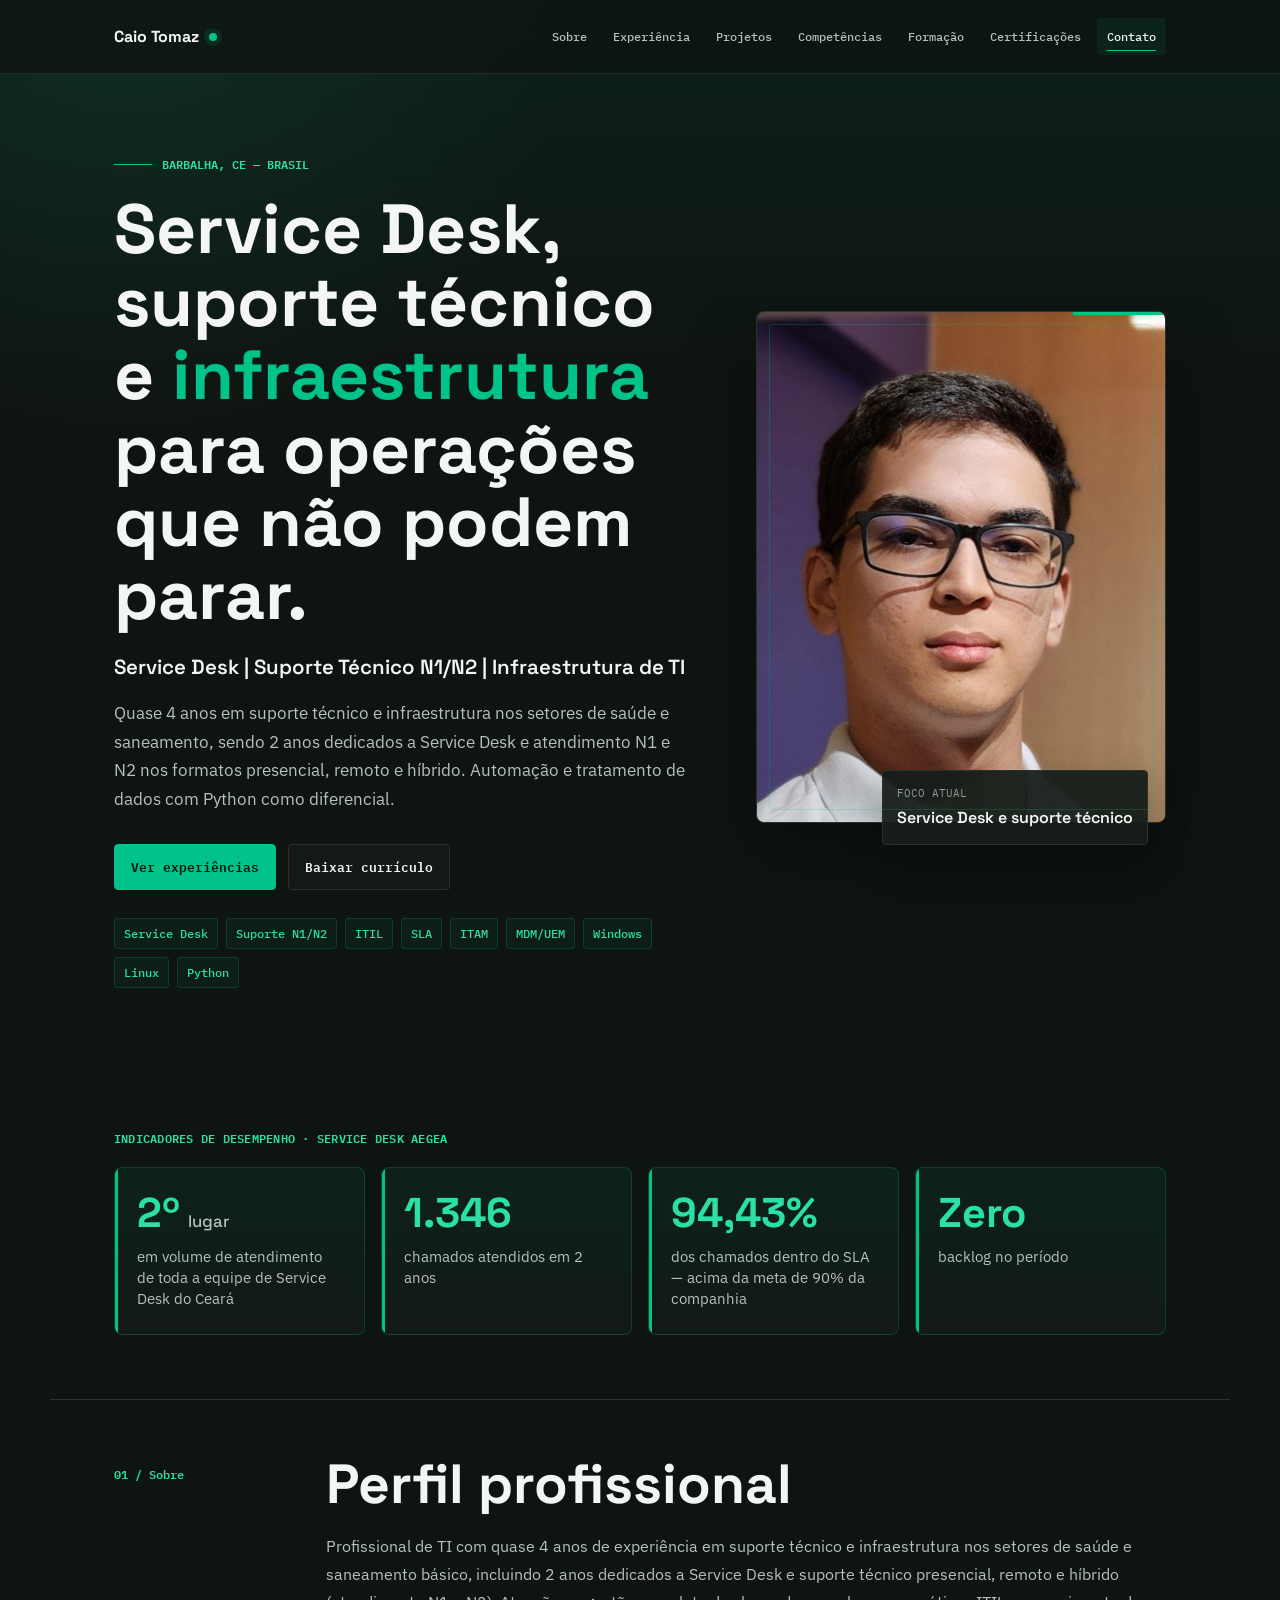
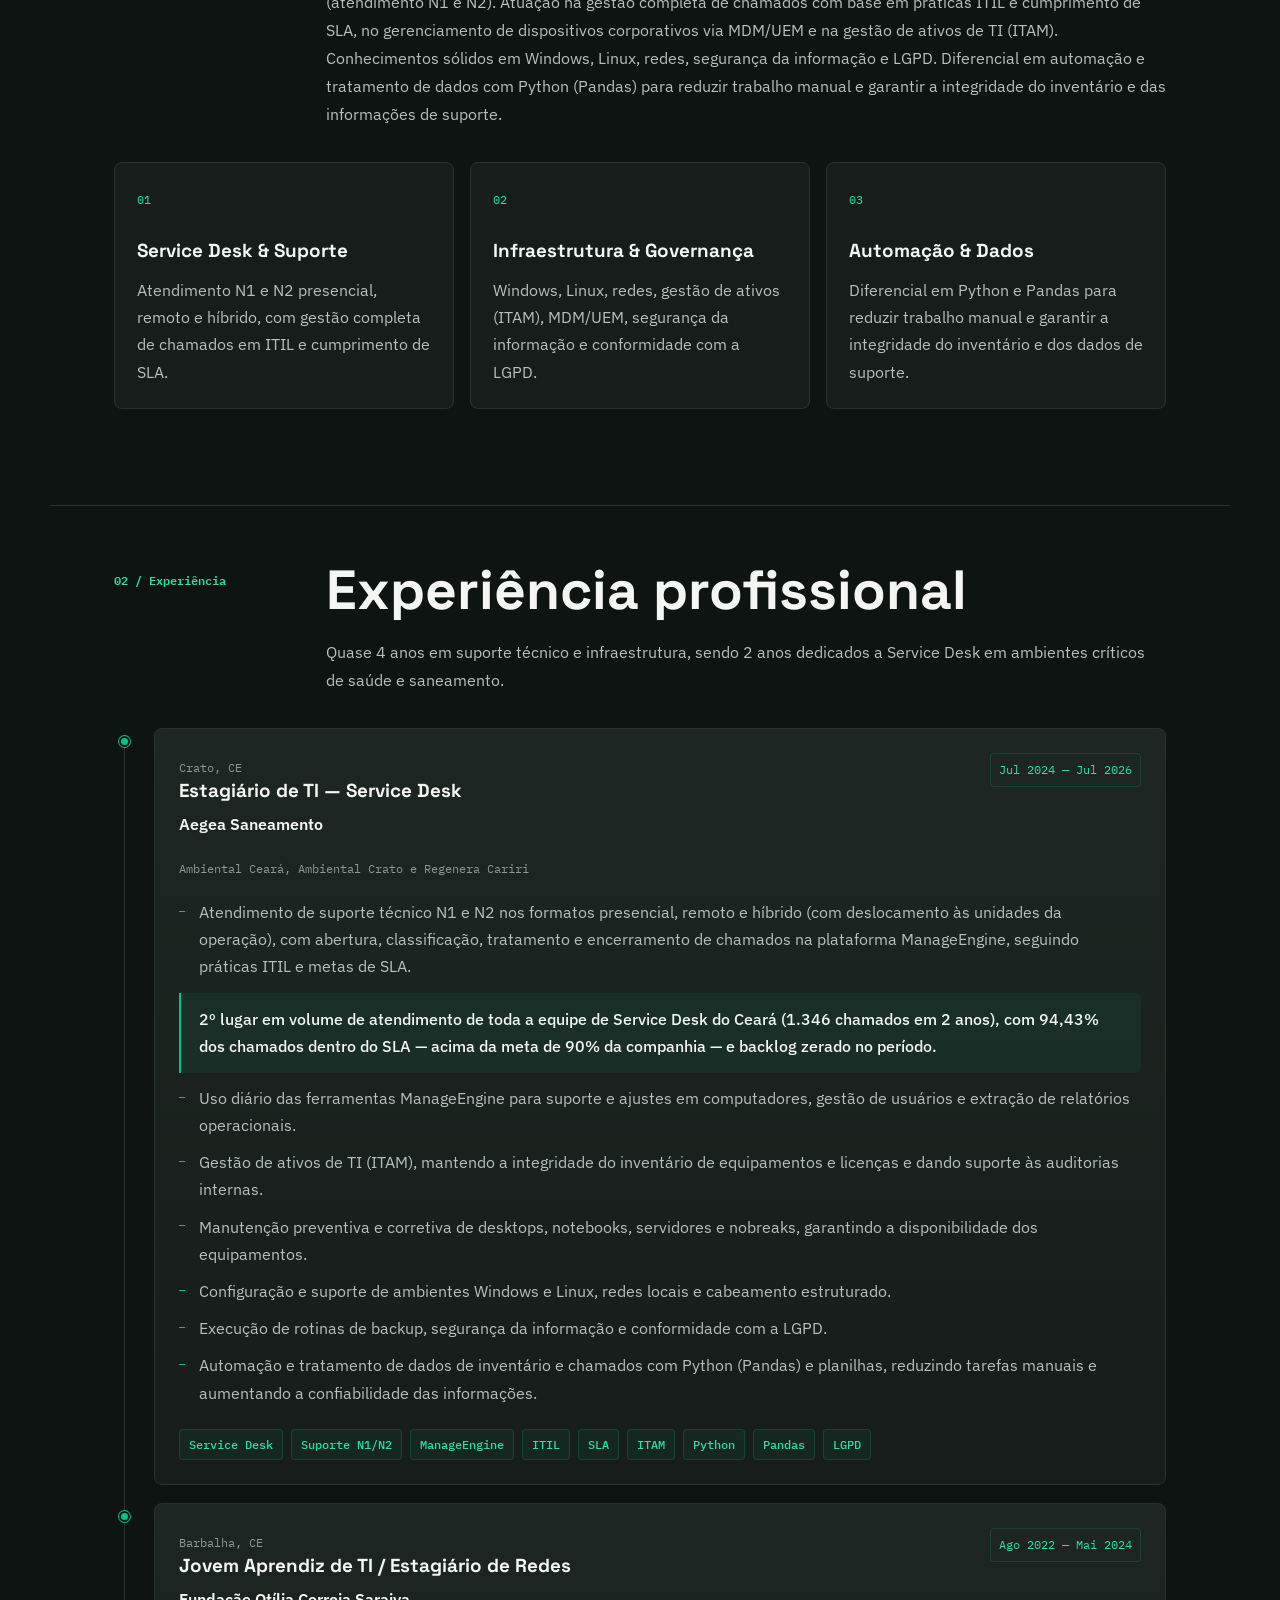
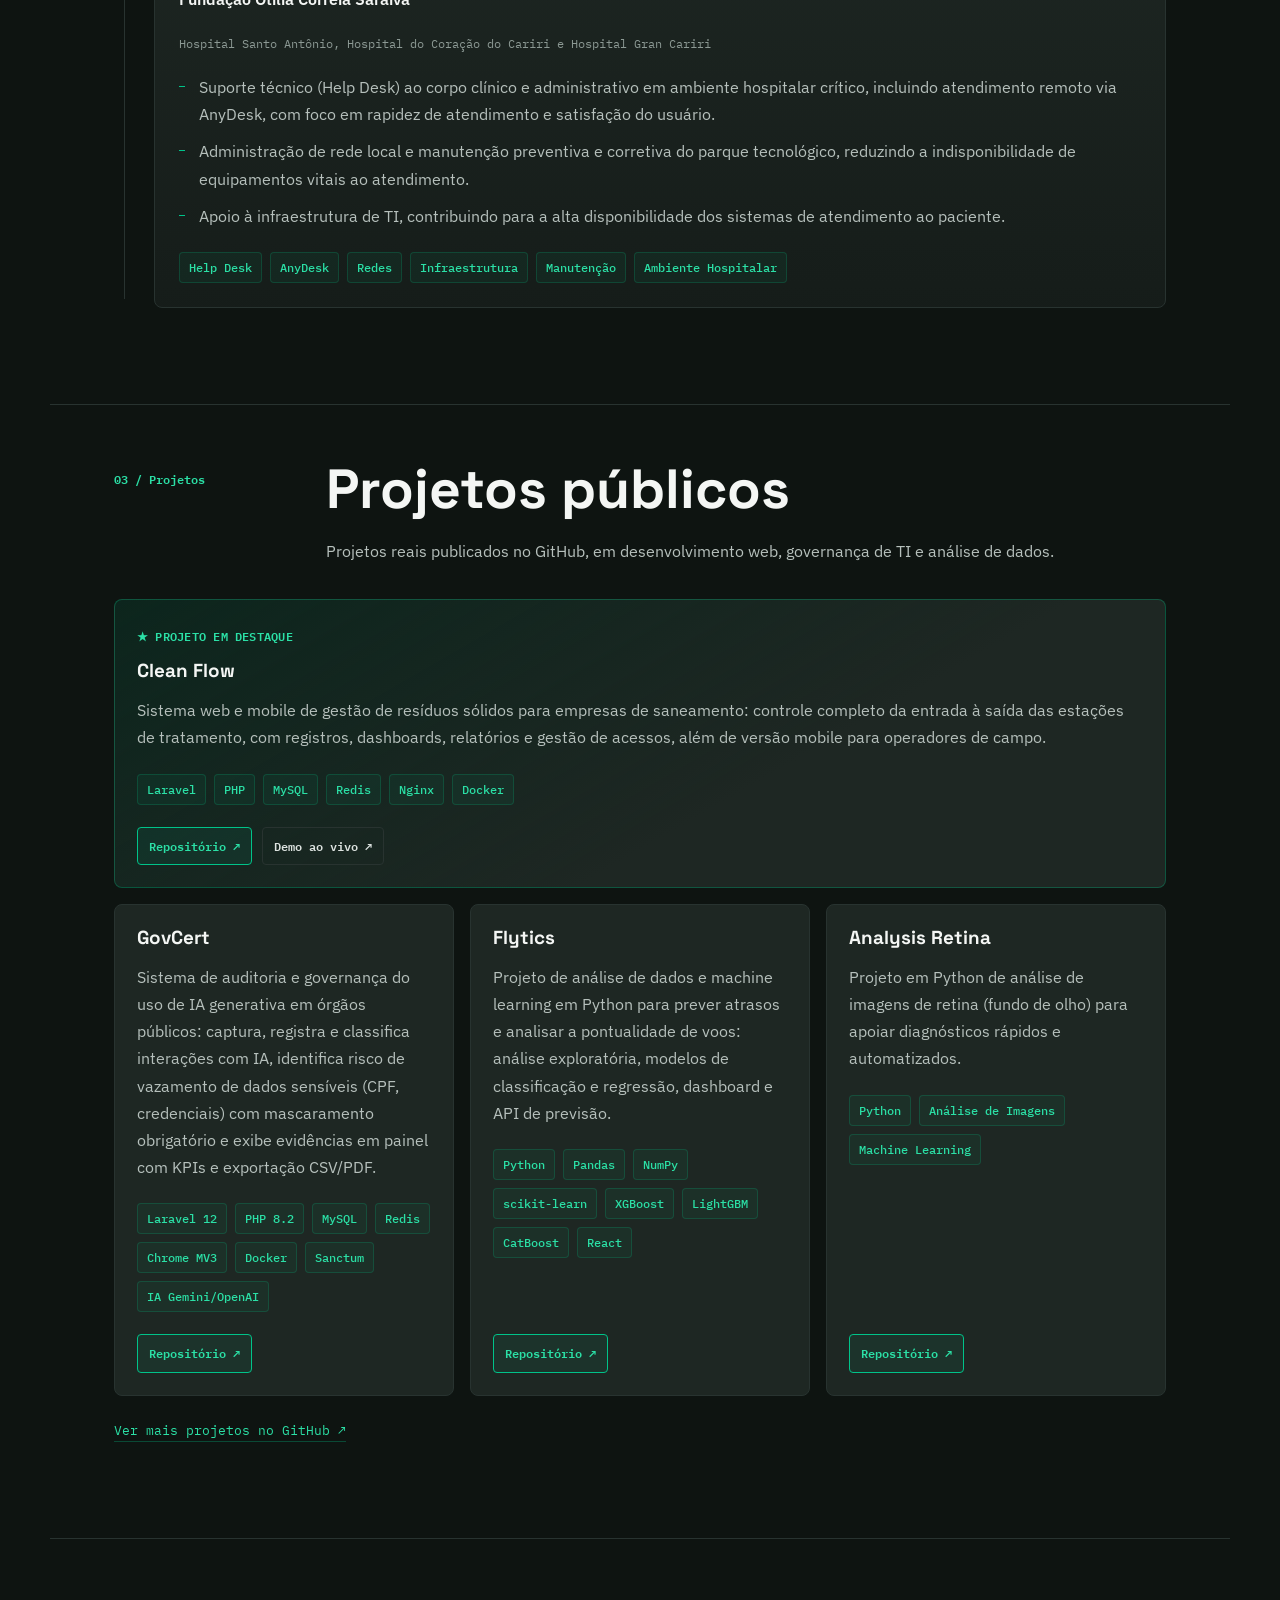
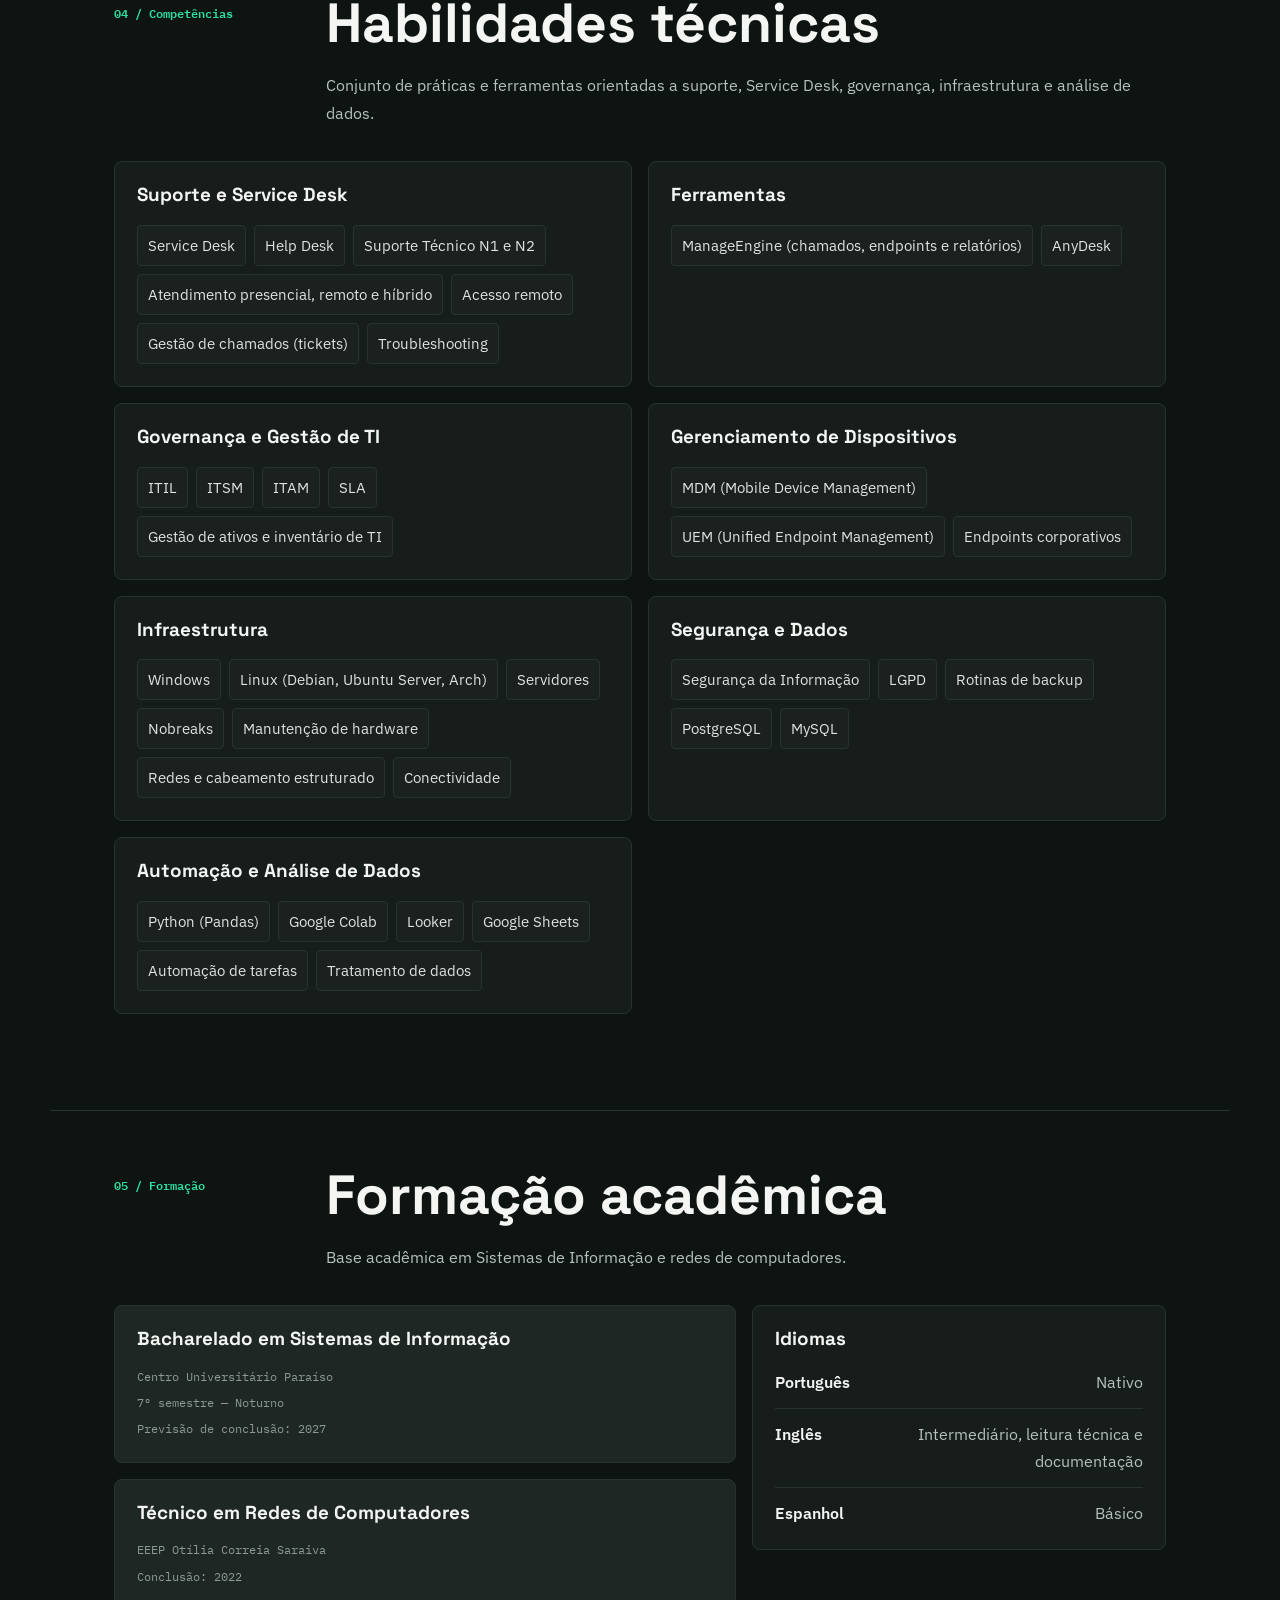
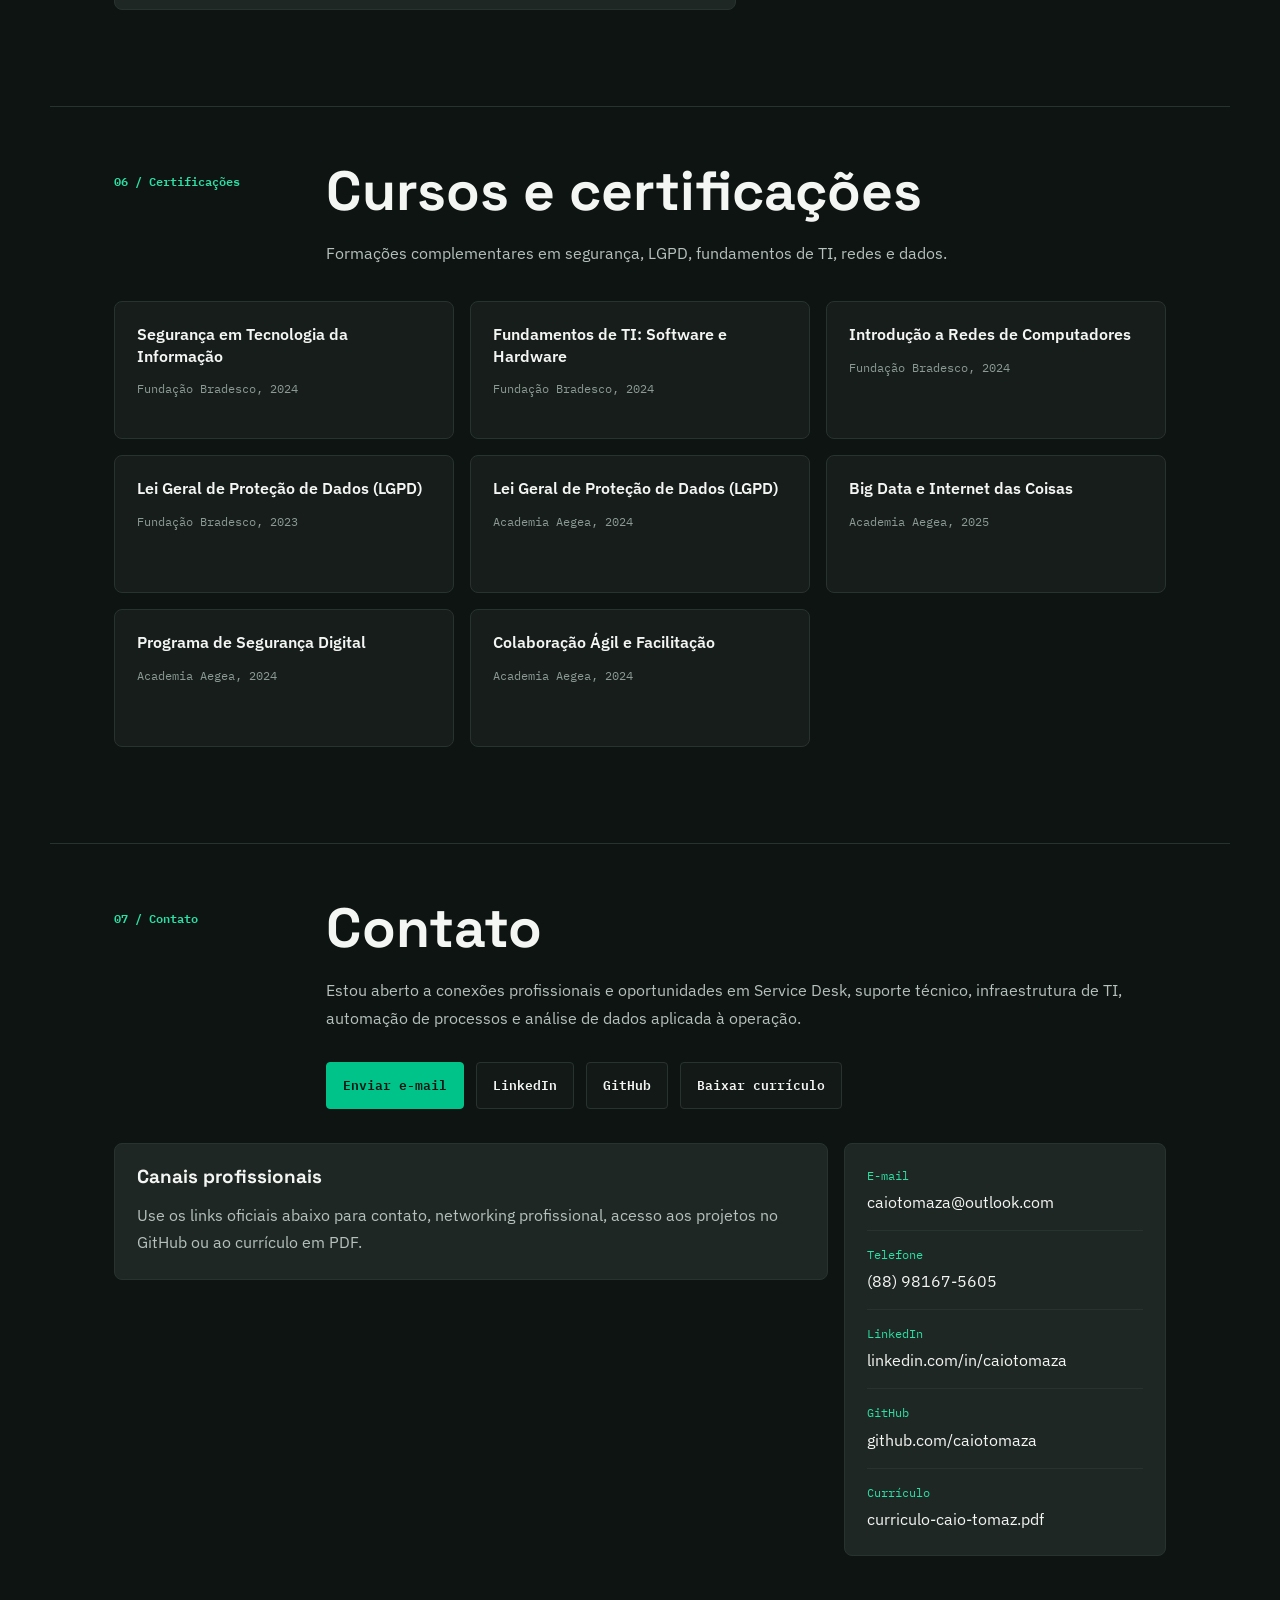
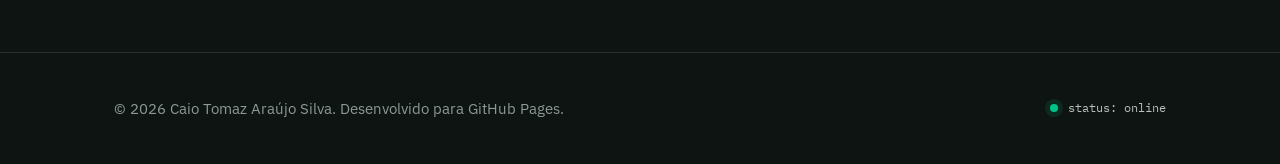
==== index.html @ 6a60f2ad "base do site" ====
<!DOCTYPE html>
<html lang="pt-BR">
  <head>
    <meta charset="UTF-8" />
    <meta name="viewport" content="width=device-width, initial-scale=1.0" />
    <script>
      /* Marca que o JS está ativo (evita flash) e arma um fallback: se o
         script.js não rodar, o conteúdo é revelado mesmo assim. */
      (function () {
        var d = document.documentElement;
        d.classList.add("js");
        window.__revealFallbackTimer = window.setTimeout(function () {
          d.classList.add("reveal-fallback");
        }, 1500);
      })();
    </script>
    <title>Caio Tomaz | Service Desk, Suporte Técnico &amp; Infraestrutura de TI</title>
    <meta
      name="description"
      content="Portfólio de Caio Tomaz Araújo Silva — Service Desk e suporte técnico N1/N2, infraestrutura de TI, ITIL, ITAM, MDM e UEM, com automação e análise de dados em Python como diferencial."
    />
    <meta property="og:title" content="Caio Tomaz | Service Desk, Suporte Técnico &amp; Infraestrutura de TI" />
    <meta
      property="og:description"
      content="Portfólio de Caio Tomaz Araújo Silva — Service Desk e suporte técnico N1/N2, infraestrutura de TI, ITIL, ITAM, MDM e UEM, com automação e análise de dados em Python como diferencial."
    />
    <meta property="og:type" content="website" />
    <meta property="og:image" content="./assets/perfil.jpg" />
    <meta name="author" content="Caio Tomaz Araújo Silva" />
    <link rel="me" href="https://github.com/caiotomaza" />
    <link rel="me" href="https://linkedin.com/in/caiotomaza" />
    <link rel="preconnect" href="https://fonts.googleapis.com" />
    <link rel="preconnect" href="https://fonts.gstatic.com" crossorigin />
    <link
      href="https://fonts.googleapis.com/css2?family=Space+Grotesk:wght@400;500;600;700&amp;family=IBM+Plex+Sans:wght@300;400;500;600;700&amp;family=IBM+Plex+Mono:wght@400;500;600&amp;display=swap"
      rel="stylesheet"
    />
    <link rel="stylesheet" href="./styles.css" />
  </head>
  <body>
    <header class="site-header">
      <div class="header-inner">
        <a class="brand" href="#inicio" aria-label="Ir para o início">
          <span>Caio Tomaz</span>
          <span class="mark-dot" aria-hidden="true"></span>
        </a>

        <button
          class="menu-toggle"
          type="button"
          aria-label="Abrir menu de navegação"
          aria-controls="site-nav"
          aria-expanded="false"
          data-menu-toggle
        >
          <span class="menu-lines" aria-hidden="true"></span>
        </button>

        <nav class="nav" id="site-nav" aria-label="Navegação principal" data-nav>
          <a class="nav-link is-active" href="#sobre">Sobre</a>
          <a class="nav-link" href="#experiencia">Experiência</a>
          <a class="nav-link" href="#projetos">Projetos</a>
          <a class="nav-link" href="#competencias">Competências</a>
          <a class="nav-link" href="#formacao">Formação</a>
          <a class="nav-link" href="#certificacoes">Certificações</a>
          <a class="nav-link" href="#contato">Contato</a>
        </nav>
      </div>
    </header>

    <main id="inicio">
      <section class="container hero" aria-label="Apresentação">
        <div class="hero-content" data-stagger>
          <p class="eyebrow">Barbalha, CE — Brasil</p>
          <h1>Service Desk, suporte técnico e <span class="accent">infraestrutura</span> para operações que não podem parar.</h1>
          <p class="hero-subtitle">Service Desk | Suporte Técnico N1/N2 | Infraestrutura de TI</p>
          <p class="hero-description">
            Quase 4 anos em suporte técnico e infraestrutura nos setores de saúde e saneamento, sendo 2 anos dedicados a
            Service Desk e atendimento N1 e N2 nos formatos presencial, remoto e híbrido. Automação e tratamento de dados
            com Python como diferencial.
          </p>

          <div class="hero-actions" aria-label="Ações principais">
            <a class="button button-primary" href="#experiencia">Ver experiências</a>
            <a class="button button-secondary" href="./assets/curriculo-caio-tomaz.pdf" download>Baixar currículo</a>
          </div>

          <ul class="tag-list" aria-label="Competências em destaque">
            <li class="tag">Service Desk</li>
            <li class="tag">Suporte N1/N2</li>
            <li class="tag">ITIL</li>
            <li class="tag">SLA</li>
            <li class="tag">ITAM</li>
            <li class="tag">MDM/UEM</li>
            <li class="tag">Windows</li>
            <li class="tag">Linux</li>
            <li class="tag">Python</li>
          </ul>
        </div>

        <div class="hero-media" data-animate>
          <div class="photo-frame">
            <img
              class="profile-image"
              src="./assets/perfil.jpg"
              alt="Foto de perfil de Caio Tomaz Araújo Silva"
              width="820"
              height="1025"
              onerror="this.classList.add('is-missing'); this.setAttribute('aria-hidden', 'true')"
              data-profile-image
            />
            <div class="photo-fallback" aria-hidden="true">
              <div>
                <span class="photo-initials">CT</span>
                <p>Caio Tomaz Araújo Silva</p>
              </div>
            </div>
          </div>
          <div class="media-badge" aria-label="Área de atuação">
            <span class="stat-label">Foco atual</span>
            <span class="stat-value">Service Desk e suporte técnico</span>
          </div>
        </div>
      </section>

      <section class="container stats-band" aria-label="Indicadores de desempenho em Service Desk">
        <p class="stats-kicker" data-animate>Indicadores de desempenho · Service Desk Aegea</p>
        <ul class="stats-grid" data-stagger>
          <li class="stat-block">
            <span class="stat-figure">2º<span class="stat-unit">lugar</span></span>
            <span class="stat-caption">em volume de atendimento de toda a equipe de Service Desk do Ceará</span>
          </li>
          <li class="stat-block">
            <span class="stat-figure">1.346</span>
            <span class="stat-caption">chamados atendidos em 2 anos</span>
          </li>
          <li class="stat-block">
            <span class="stat-figure">94,43%</span>
            <span class="stat-caption">dos chamados dentro do SLA — acima da meta de 90% da companhia</span>
          </li>
          <li class="stat-block">
            <span class="stat-figure">Zero</span>
            <span class="stat-caption">backlog no período</span>
          </li>
        </ul>
      </section>

      <section class="container section" id="sobre">
        <div class="section-header" data-animate>
          <span class="section-kicker">01 / Sobre</span>
          <div>
            <h2 class="section-title">Perfil profissional</h2>
            <p class="section-lead">
              Profissional de TI com quase 4 anos de experiência em suporte técnico e infraestrutura nos setores de saúde
              e saneamento básico, incluindo 2 anos dedicados a Service Desk e suporte técnico presencial, remoto e
              híbrido (atendimento N1 e N2). Atuação na gestão completa de chamados com base em práticas ITIL e
              cumprimento de SLA, no gerenciamento de dispositivos corporativos via MDM/UEM e na gestão de ativos de TI
              (ITAM). Conhecimentos sólidos em Windows, Linux, redes, segurança da informação e LGPD. Diferencial em
              automação e tratamento de dados com Python (Pandas) para reduzir trabalho manual e garantir a integridade do
              inventário e das informações de suporte.
            </p>
          </div>
        </div>

        <div class="about-grid">
          <article class="card about-card">
            <span class="card-number">01</span>
            <h3>Service Desk &amp; Suporte</h3>
            <p>Atendimento N1 e N2 presencial, remoto e híbrido, com gestão completa de chamados em ITIL e cumprimento de SLA.</p>
          </article>

          <article class="card about-card">
            <span class="card-number">02</span>
            <h3>Infraestrutura &amp; Governança</h3>
            <p>Windows, Linux, redes, gestão de ativos (ITAM), MDM/UEM, segurança da informação e conformidade com a LGPD.</p>
          </article>

          <article class="card about-card">
            <span class="card-number">03</span>
            <h3>Automação &amp; Dados</h3>
            <p>Diferencial em Python e Pandas para reduzir trabalho manual e garantir a integridade do inventário e dos dados de suporte.</p>
          </article>
        </div>
      </section>

      <section class="container section" id="experiencia">
        <div class="section-header" data-animate>
          <span class="section-kicker">02 / Experiência</span>
          <div>
            <h2 class="section-title">Experiência profissional</h2>
            <p class="section-lead">
              Quase 4 anos em suporte técnico e infraestrutura, sendo 2 anos dedicados a Service Desk em ambientes críticos
              de saúde e saneamento.
            </p>
          </div>
        </div>

        <div class="timeline">
          <article class="timeline-item">
            <span class="timeline-dot" aria-hidden="true"></span>
            <div class="timeline-card">
              <div class="timeline-top">
                <div>
                  <span class="meta">Crato, CE</span>
                  <h3>Estagiário de TI — Service Desk</h3>
                  <p class="company">Aegea Saneamento</p>
                  <span class="meta">Ambiental Ceará, Ambiental Crato e Regenera Cariri</span>
                </div>
                <span class="meta period">Jul 2024 — Jul 2026</span>
              </div>

              <ul class="bullet-list">
                <li>Atendimento de suporte técnico N1 e N2 nos formatos presencial, remoto e híbrido (com deslocamento às unidades da operação), com abertura, classificação, tratamento e encerramento de chamados na plataforma ManageEngine, seguindo práticas ITIL e metas de SLA.</li>
                <li class="is-highlight">2º lugar em volume de atendimento de toda a equipe de Service Desk do Ceará (1.346 chamados em 2 anos), com 94,43% dos chamados dentro do SLA — acima da meta de 90% da companhia — e backlog zerado no período.</li>
                <li>Uso diário das ferramentas ManageEngine para suporte e ajustes em computadores, gestão de usuários e extração de relatórios operacionais.</li>
                <li>Gestão de ativos de TI (ITAM), mantendo a integridade do inventário de equipamentos e licenças e dando suporte às auditorias internas.</li>
                <li>Manutenção preventiva e corretiva de desktops, notebooks, servidores e nobreaks, garantindo a disponibilidade dos equipamentos.</li>
                <li>Configuração e suporte de ambientes Windows e Linux, redes locais e cabeamento estruturado.</li>
                <li>Execução de rotinas de backup, segurança da informação e conformidade com a LGPD.</li>
                <li>Automação e tratamento de dados de inventário e chamados com Python (Pandas) e planilhas, reduzindo tarefas manuais e aumentando a confiabilidade das informações.</li>
              </ul>

              <ul class="tag-list" aria-label="Tecnologias e práticas da experiência na Aegea">
                <li class="tag">Service Desk</li>
                <li class="tag">Suporte N1/N2</li>
                <li class="tag">ManageEngine</li>
                <li class="tag">ITIL</li>
                <li class="tag">SLA</li>
                <li class="tag">ITAM</li>
                <li class="tag">Python</li>
                <li class="tag">Pandas</li>
                <li class="tag">LGPD</li>
              </ul>
            </div>
          </article>

          <article class="timeline-item">
            <span class="timeline-dot" aria-hidden="true"></span>
            <div class="timeline-card">
              <div class="timeline-top">
                <div>
                  <span class="meta">Barbalha, CE</span>
                  <h3>Jovem Aprendiz de TI / Estagiário de Redes</h3>
                  <p class="company">Fundação Otília Correia Saraiva</p>
                  <span class="meta">Hospital Santo Antônio, Hospital do Coração do Cariri e Hospital Gran Cariri</span>
                </div>
                <span class="meta period">Ago 2022 — Mai 2024</span>
              </div>

              <ul class="bullet-list">
                <li>Suporte técnico (Help Desk) ao corpo clínico e administrativo em ambiente hospitalar crítico, incluindo atendimento remoto via AnyDesk, com foco em rapidez de atendimento e satisfação do usuário.</li>
                <li>Administração de rede local e manutenção preventiva e corretiva do parque tecnológico, reduzindo a indisponibilidade de equipamentos vitais ao atendimento.</li>
                <li>Apoio à infraestrutura de TI, contribuindo para a alta disponibilidade dos sistemas de atendimento ao paciente.</li>
              </ul>

              <ul class="tag-list" aria-label="Tecnologias e práticas da experiência na Fundação Otília Correia Saraiva">
                <li class="tag">Help Desk</li>
                <li class="tag">AnyDesk</li>
                <li class="tag">Redes</li>
                <li class="tag">Infraestrutura</li>
                <li class="tag">Manutenção</li>
                <li class="tag">Ambiente Hospitalar</li>
              </ul>
            </div>
          </article>
        </div>
      </section>

      <section class="container section" id="projetos">
        <div class="section-header" data-animate>
          <span class="section-kicker">03 / Projetos</span>
          <div>
            <h2 class="section-title">Projetos públicos</h2>
            <p class="section-lead">
              Projetos reais publicados no GitHub, em desenvolvimento web, governança de TI e análise de dados.
            </p>
          </div>
        </div>

        <div class="project-grid">
          <article class="card project-card is-featured">
            <div>
              <span class="project-flag" aria-label="Projeto em destaque">★ Projeto em destaque</span>
              <h3>Clean Flow</h3>
              <p>
                Sistema web e mobile de gestão de resíduos sólidos para empresas de saneamento: controle completo da
                entrada à saída das estações de tratamento, com registros, dashboards, relatórios e gestão de acessos, além
                de versão mobile para operadores de campo.
              </p>
              <ul class="tag-list">
                <li class="tag">Laravel</li>
                <li class="tag">PHP</li>
                <li class="tag">MySQL</li>
                <li class="tag">Redis</li>
                <li class="tag">Nginx</li>
                <li class="tag">Docker</li>
              </ul>
            </div>
            <div class="project-links">
              <a class="project-link is-primary" href="https://github.com/caiotomaza/clean_flow" target="_blank" rel="noreferrer">Repositório ↗</a>
              <a class="project-link" href="http://31.97.160.19/" target="_blank" rel="noreferrer">Demo ao vivo ↗</a>
            </div>
          </article>

          <article class="card project-card">
            <div>
              <h3>GovCert</h3>
              <p>
                Sistema de auditoria e governança do uso de IA generativa em órgãos públicos: captura, registra e
                classifica interações com IA, identifica risco de vazamento de dados sensíveis (CPF, credenciais) com
                mascaramento obrigatório e exibe evidências em painel com KPIs e exportação CSV/PDF.
              </p>
              <ul class="tag-list">
                <li class="tag">Laravel 12</li>
                <li class="tag">PHP 8.2</li>
                <li class="tag">MySQL</li>
                <li class="tag">Redis</li>
                <li class="tag">Chrome MV3</li>
                <li class="tag">Docker</li>
                <li class="tag">Sanctum</li>
                <li class="tag">IA Gemini/OpenAI</li>
              </ul>
            </div>
            <div class="project-links">
              <a class="project-link is-primary" href="https://github.com/caiotomaza/govcert" target="_blank" rel="noreferrer">Repositório ↗</a>
            </div>
          </article>

          <article class="card project-card">
            <div>
              <h3>Flytics</h3>
              <p>
                Projeto de análise de dados e machine learning em Python para prever atrasos e analisar a pontualidade de
                voos: análise exploratória, modelos de classificação e regressão, dashboard e API de previsão.
              </p>
              <ul class="tag-list">
                <li class="tag">Python</li>
                <li class="tag">Pandas</li>
                <li class="tag">NumPy</li>
                <li class="tag">scikit-learn</li>
                <li class="tag">XGBoost</li>
                <li class="tag">LightGBM</li>
                <li class="tag">CatBoost</li>
                <li class="tag">React</li>
              </ul>
            </div>
            <div class="project-links">
              <a class="project-link is-primary" href="https://github.com/caiotomaza/flytics" target="_blank" rel="noreferrer">Repositório ↗</a>
            </div>
          </article>

          <article class="card project-card">
            <div>
              <h3>Analysis Retina</h3>
              <p>
                Projeto em Python de análise de imagens de retina (fundo de olho) para apoiar diagnósticos rápidos e
                automatizados.
              </p>
              <ul class="tag-list">
                <li class="tag">Python</li>
                <li class="tag">Análise de Imagens</li>
                <li class="tag">Machine Learning</li>
              </ul>
            </div>
            <div class="project-links">
              <a class="project-link is-primary" href="https://github.com/caiotomaza/analysis_retina" target="_blank" rel="noreferrer">Repositório ↗</a>
            </div>
          </article>
        </div>

        <p class="projects-more">
          <a href="https://github.com/caiotomaza" target="_blank" rel="noreferrer">Ver mais projetos no GitHub ↗</a>
        </p>
      </section>

      <section class="container section" id="competencias">
        <div class="section-header" data-animate>
          <span class="section-kicker">04 / Competências</span>
          <div>
            <h2 class="section-title">Habilidades técnicas</h2>
            <p class="section-lead">
              Conjunto de práticas e ferramentas orientadas a suporte, Service Desk, governança, infraestrutura e análise
              de dados.
            </p>
          </div>
        </div>

        <div class="skill-grid">
          <article class="card skill-card">
            <h3>Suporte e Service Desk</h3>
            <ul class="skill-list">
              <li>Service Desk</li>
              <li>Help Desk</li>
              <li>Suporte Técnico N1 e N2</li>
              <li>Atendimento presencial, remoto e híbrido</li>
              <li>Acesso remoto</li>
              <li>Gestão de chamados (tickets)</li>
              <li>Troubleshooting</li>
            </ul>
          </article>

          <article class="card skill-card">
            <h3>Ferramentas</h3>
            <ul class="skill-list">
              <li>ManageEngine (chamados, endpoints e relatórios)</li>
              <li>AnyDesk</li>
            </ul>
          </article>

          <article class="card skill-card">
            <h3>Governança e Gestão de TI</h3>
            <ul class="skill-list">
              <li>ITIL</li>
              <li>ITSM</li>
              <li>ITAM</li>
              <li>SLA</li>
              <li>Gestão de ativos e inventário de TI</li>
            </ul>
          </article>

          <article class="card skill-card">
            <h3>Gerenciamento de Dispositivos</h3>
            <ul class="skill-list">
              <li>MDM (Mobile Device Management)</li>
              <li>UEM (Unified Endpoint Management)</li>
              <li>Endpoints corporativos</li>
            </ul>
          </article>

          <article class="card skill-card">
            <h3>Infraestrutura</h3>
            <ul class="skill-list">
              <li>Windows</li>
              <li>Linux (Debian, Ubuntu Server, Arch)</li>
              <li>Servidores</li>
              <li>Nobreaks</li>
              <li>Manutenção de hardware</li>
              <li>Redes e cabeamento estruturado</li>
              <li>Conectividade</li>
            </ul>
          </article>

          <article class="card skill-card">
            <h3>Segurança e Dados</h3>
            <ul class="skill-list">
              <li>Segurança da Informação</li>
              <li>LGPD</li>
              <li>Rotinas de backup</li>
              <li>PostgreSQL</li>
              <li>MySQL</li>
            </ul>
          </article>

          <article class="card skill-card">
            <h3>Automação e Análise de Dados</h3>
            <ul class="skill-list">
              <li>Python (Pandas)</li>
              <li>Google Colab</li>
              <li>Looker</li>
              <li>Google Sheets</li>
              <li>Automação de tarefas</li>
              <li>Tratamento de dados</li>
            </ul>
          </article>
        </div>
      </section>

      <section class="container section" id="formacao">
        <div class="section-header" data-animate>
          <span class="section-kicker">05 / Formação</span>
          <div>
            <h2 class="section-title">Formação acadêmica</h2>
            <p class="section-lead">Base acadêmica em Sistemas de Informação e redes de computadores.</p>
          </div>
        </div>

        <div class="education-grid">
          <div class="education-stack">
            <article class="card education-card">
              <h3>Bacharelado em Sistemas de Informação</h3>
              <div class="education-meta">
                <span class="meta">Centro Universitário Paraíso</span>
                <span class="meta">7º semestre — Noturno</span>
                <span class="meta">Previsão de conclusão: 2027</span>
              </div>
            </article>

            <article class="card education-card">
              <h3>Técnico em Redes de Computadores</h3>
              <div class="education-meta">
                <span class="meta">EEEP Otília Correia Saraiva</span>
                <span class="meta">Conclusão: 2022</span>
              </div>
            </article>
          </div>

          <article class="card language-card">
            <h3>Idiomas</h3>
            <ul class="language-list">
              <li>
                <strong>Português</strong>
                <span>Nativo</span>
              </li>
              <li>
                <strong>Inglês</strong>
                <span>Intermediário, leitura técnica e documentação</span>
              </li>
              <li>
                <strong>Espanhol</strong>
                <span>Básico</span>
              </li>
            </ul>
          </article>
        </div>
      </section>

      <section class="container section" id="certificacoes">
        <div class="section-header" data-animate>
          <span class="section-kicker">06 / Certificações</span>
          <div>
            <h2 class="section-title">Cursos e certificações</h2>
            <p class="section-lead">Formações complementares em segurança, LGPD, fundamentos de TI, redes e dados.</p>
          </div>
        </div>

        <div class="cert-grid">
          <article class="card cert-card">
            <h3>Segurança em Tecnologia da Informação</h3>
            <span class="meta">Fundação Bradesco, 2024</span>
          </article>
          <article class="card cert-card">
            <h3>Fundamentos de TI: Software e Hardware</h3>
            <span class="meta">Fundação Bradesco, 2024</span>
          </article>
          <article class="card cert-card">
            <h3>Introdução a Redes de Computadores</h3>
            <span class="meta">Fundação Bradesco, 2024</span>
          </article>
          <article class="card cert-card">
            <h3>Lei Geral de Proteção de Dados (LGPD)</h3>
            <span class="meta">Fundação Bradesco, 2023</span>
          </article>
          <article class="card cert-card">
            <h3>Lei Geral de Proteção de Dados (LGPD)</h3>
            <span class="meta">Academia Aegea, 2024</span>
          </article>
          <article class="card cert-card">
            <h3>Big Data e Internet das Coisas</h3>
            <span class="meta">Academia Aegea, 2025</span>
          </article>
          <article class="card cert-card">
            <h3>Programa de Segurança Digital</h3>
            <span class="meta">Academia Aegea, 2024</span>
          </article>
          <article class="card cert-card">
            <h3>Colaboração Ágil e Facilitação</h3>
            <span class="meta">Academia Aegea, 2024</span>
          </article>
        </div>
      </section>

      <section class="container section" id="contato">
        <div class="section-header" data-animate>
          <span class="section-kicker">07 / Contato</span>
          <div>
            <h2 class="section-title">Contato</h2>
            <p class="section-lead">
              Estou aberto a conexões profissionais e oportunidades em Service Desk, suporte técnico, infraestrutura de TI,
              automação de processos e análise de dados aplicada à operação.
            </p>

            <div class="contact-actions">
              <a class="button button-primary" href="mailto:caiotomaza@outlook.com">Enviar e-mail</a>
              <a class="button button-secondary" href="https://linkedin.com/in/caiotomaza" target="_blank" rel="noreferrer">LinkedIn</a>
              <a class="button button-secondary" href="https://github.com/caiotomaza" target="_blank" rel="noreferrer">GitHub</a>
              <a class="button button-secondary" href="./assets/curriculo-caio-tomaz.pdf" download>Baixar currículo</a>
            </div>
          </div>
        </div>

        <div class="contact-grid">
          <article class="card contact-panel">
            <h3>Canais profissionais</h3>
            <p>
              Use os links oficiais abaixo para contato, networking profissional, acesso aos projetos no GitHub ou ao
              currículo em PDF.
            </p>
          </article>

          <aside class="card contact-panel" aria-label="Links de contato">
            <ul class="contact-list">
              <li>
                <a href="mailto:caiotomaza@outlook.com">
                  <span class="contact-label">E-mail</span>
                  <span class="contact-value">caiotomaza@outlook.com</span>
                </a>
              </li>
              <li>
                <a href="tel:+5588981675605">
                  <span class="contact-label">Telefone</span>
                  <span class="contact-value">(88) 98167-5605</span>
                </a>
              </li>
              <li>
                <a href="https://linkedin.com/in/caiotomaza" target="_blank" rel="noreferrer">
                  <span class="contact-label">LinkedIn</span>
                  <span class="contact-value">linkedin.com/in/caiotomaza</span>
                </a>
              </li>
              <li>
                <a href="https://github.com/caiotomaza" target="_blank" rel="noreferrer">
                  <span class="contact-label">GitHub</span>
                  <span class="contact-value">github.com/caiotomaza</span>
                </a>
              </li>
              <li>
                <a href="./assets/curriculo-caio-tomaz.pdf" download>
                  <span class="contact-label">Currículo</span>
                  <span class="contact-value">curriculo-caio-tomaz.pdf</span>
                </a>
              </li>
            </ul>
          </aside>
        </div>
      </section>
    </main>

    <footer class="site-footer">
      <div class="footer-inner">
        <p>© 2026 Caio Tomaz Araújo Silva. Desenvolvido para GitHub Pages.</p>
        <span class="status"><span class="status-dot" aria-hidden="true"></span>status: online</span>
      </div>
    </footer>

    <a class="back-to-top" href="#inicio" aria-label="Voltar ao topo" data-back-to-top>↑</a>
    <script src="./script.js"></script>
  </body>
</html>
---- styles.css ----
:root {
  --green-500: #00C389;
  --green-400: #2BE0A6;
  --green-700: #008C61;
  --green-900: #013F2C;
  --black-ink: #0E1411;
  --char-coal: #161D1A;
  --graphite: #1E2723;
  --line: #283330;
  --mute-300: #8C9994;
  --mute-200: #B6C0BC;
  --mute-100: #DDE3E0;
  --paper: #F4F6F4;
  --warn: #F2C94C;
  --danger: #EB5757;
}

*,
*::before,
*::after {
  box-sizing: border-box;
}

html {
  scroll-behavior: smooth;
  scroll-padding-top: 96px;
}

body {
  margin: 0;
  background:
    linear-gradient(180deg, rgba(0, 195, 137, 0.07), transparent 380px),
    radial-gradient(circle at 10% 0%, rgba(43, 224, 166, 0.08), transparent 28rem),
    var(--black-ink);
  color: var(--mute-100);
  font-family: "IBM Plex Sans", system-ui, -apple-system, BlinkMacSystemFont, "Segoe UI", sans-serif;
  font-size: 16px;
  line-height: 1.7;
}

body.menu-open {
  overflow: hidden;
}

img {
  display: block;
  max-width: 100%;
}

a {
  color: inherit;
  text-decoration: none;
}

button,
a {
  -webkit-tap-highlight-color: transparent;
}

:focus-visible {
  outline: 2px solid var(--green-400);
  outline-offset: 4px;
}

::selection {
  background: rgba(0, 195, 137, 0.25);
  color: var(--paper);
}

.site-header {
  position: sticky;
  top: 0;
  z-index: 50;
  border-bottom: 1px solid rgba(40, 51, 48, 0.8);
  background: rgba(14, 20, 17, 0.82);
  backdrop-filter: blur(18px);
}

.header-inner {
  display: flex;
  align-items: center;
  justify-content: space-between;
  gap: 24px;
  max-width: 1180px;
  margin: 0 auto;
  padding: 18px 64px;
}

.brand {
  display: inline-flex;
  align-items: center;
  gap: 10px;
  color: var(--paper);
  font-family: "Space Grotesk", sans-serif;
  font-size: 1rem;
  font-weight: 700;
  letter-spacing: 0;
  white-space: nowrap;
}

.mark-dot,
.status-dot {
  display: inline-block;
  width: 8px;
  height: 8px;
  border-radius: 999px;
  background: var(--green-500);
  box-shadow: 0 0 0 5px rgba(0, 195, 137, 0.12);
}

.nav {
  display: flex;
  align-items: center;
  gap: 6px;
}

.nav-link {
  position: relative;
  border-radius: 4px;
  color: var(--mute-200);
  font-family: "IBM Plex Mono", monospace;
  font-size: 0.78rem;
  font-weight: 500;
  padding: 8px 10px;
  transition: color 180ms ease, background-color 180ms ease;
}

.nav-link:hover,
.nav-link.is-active {
  color: var(--paper);
  background: rgba(0, 195, 137, 0.08);
}

.nav-link.is-active::after {
  position: absolute;
  right: 10px;
  bottom: 4px;
  left: 10px;
  height: 1px;
  background: var(--green-500);
  content: "";
}

.menu-toggle {
  display: none;
  width: 42px;
  height: 42px;
  align-items: center;
  justify-content: center;
  border: 1px solid var(--line);
  border-radius: 4px;
  background: var(--char-coal);
  color: var(--paper);
  cursor: pointer;
}

.menu-lines {
  position: relative;
  width: 18px;
  height: 12px;
}

.menu-lines::before,
.menu-lines::after {
  position: absolute;
  left: 0;
  width: 18px;
  height: 2px;
  border-radius: 2px;
  background: var(--paper);
  content: "";
  transition: transform 180ms ease, top 180ms ease;
}

.menu-lines::before {
  top: 0;
}

.menu-lines::after {
  top: 10px;
}

.menu-toggle[aria-expanded="true"] .menu-lines::before {
  top: 5px;
  transform: rotate(45deg);
}

.menu-toggle[aria-expanded="true"] .menu-lines::after {
  top: 5px;
  transform: rotate(-45deg);
}

.container {
  width: min(100%, 1180px);
  margin: 0 auto;
  padding: 56px 64px 96px;
}

.hero {
  min-height: calc(100vh - 79px);
  display: grid;
  grid-template-columns: minmax(0, 1.15fr) minmax(310px, 0.85fr);
  align-items: center;
  gap: 56px;
  padding-top: 72px;
}

.eyebrow,
.section-kicker,
.meta,
.tag,
.project-state,
.status,
.stat-label,
.contact-label {
  font-family: "IBM Plex Mono", monospace;
}

.eyebrow {
  display: inline-flex;
  align-items: center;
  gap: 10px;
  margin: 0 0 18px;
  color: var(--green-400);
  font-size: 0.78rem;
  font-weight: 600;
  text-transform: uppercase;
}

.eyebrow::before {
  width: 38px;
  height: 1px;
  background: var(--green-500);
  content: "";
}

h1,
h2,
h3,
h4 {
  margin: 0;
  color: var(--paper);
  font-family: "Space Grotesk", sans-serif;
  font-weight: 700;
  letter-spacing: 0;
  line-height: 1.05;
}

h1 {
  max-width: 830px;
  font-size: 4.35rem;
}

h1 .accent,
h2 .accent {
  color: var(--green-500);
}

.hero-subtitle {
  margin: 22px 0 0;
  color: var(--paper);
  font-family: "Space Grotesk", sans-serif;
  font-size: 1.28rem;
  font-weight: 600;
  line-height: 1.35;
}

.hero-description {
  max-width: 720px;
  margin: 18px 0 0;
  color: var(--mute-200);
  font-size: 1.05rem;
}

.hero-actions,
.contact-actions {
  display: flex;
  flex-wrap: wrap;
  gap: 12px;
  margin-top: 30px;
}

.button {
  display: inline-flex;
  min-height: 46px;
  align-items: center;
  justify-content: center;
  gap: 10px;
  border: 1px solid var(--line);
  border-radius: 4px;
  padding: 11px 16px;
  font-family: "IBM Plex Mono", monospace;
  font-size: 0.82rem;
  font-weight: 600;
  transition: border-color 180ms ease, background-color 180ms ease, color 180ms ease, transform 180ms ease;
}

.button:hover {
  transform: translateY(-2px);
}

.button-primary {
  border-color: var(--green-500);
  background: var(--green-500);
  color: var(--black-ink);
}

.button-primary:hover {
  background: var(--green-400);
  border-color: var(--green-400);
}

.button-secondary {
  background: rgba(255, 255, 255, 0.02);
  color: var(--paper);
}

.button-secondary:hover {
  border-color: var(--green-500);
  color: var(--green-400);
}

.button-disabled,
.button[aria-disabled="true"] {
  cursor: not-allowed;
  opacity: 0.62;
  transform: none;
}

.tag-list {
  display: flex;
  flex-wrap: wrap;
  gap: 8px;
  margin: 28px 0 0;
  padding: 0;
  list-style: none;
}

.tag {
  border: 1px solid rgba(0, 195, 137, 0.2);
  border-radius: 4px;
  background: rgba(0, 195, 137, 0.06);
  color: var(--green-400);
  font-size: 0.76rem;
  font-weight: 500;
  line-height: 1.4;
  padding: 6px 9px;
}

.hero-media {
  position: relative;
  justify-self: end;
  width: min(100%, 410px);
}

.photo-frame {
  position: relative;
  overflow: hidden;
  border: 1px solid var(--line);
  border-radius: 8px;
  background: linear-gradient(145deg, var(--graphite), var(--char-coal));
  aspect-ratio: 4 / 5;
  box-shadow: 0 24px 70px rgba(0, 0, 0, 0.28);
}

.photo-frame::before,
.photo-frame::after {
  position: absolute;
  z-index: 2;
  content: "";
}

.photo-frame::before {
  inset: 12px;
  border: 1px solid rgba(0, 195, 137, 0.22);
  border-radius: 4px;
  pointer-events: none;
}

.photo-frame::after {
  top: 0;
  right: 0;
  width: 92px;
  height: 3px;
  background: var(--green-500);
}

.photo-frame img {
  width: 100%;
  height: 100%;
  color: transparent;
  font-size: 0;
  object-fit: cover;
  filter: saturate(0.92) contrast(1.02);
}

.photo-fallback {
  position: absolute;
  inset: 0;
  display: grid;
  place-items: center;
  padding: 32px;
  text-align: center;
}

.photo-initials {
  display: grid;
  width: 112px;
  height: 112px;
  place-items: center;
  border: 1px solid rgba(0, 195, 137, 0.34);
  border-radius: 8px;
  background: rgba(0, 195, 137, 0.08);
  color: var(--green-400);
  font-family: "Space Grotesk", sans-serif;
  font-size: 2.1rem;
  font-weight: 700;
}

.photo-fallback p {
  max-width: 220px;
  margin: 18px auto 0;
  color: var(--mute-200);
  font-size: 0.94rem;
}

.profile-image + .photo-fallback {
  display: none;
}

.profile-image.is-missing {
  display: none;
}

.profile-image.is-missing + .photo-fallback {
  display: grid;
}

.media-badge {
  position: absolute;
  right: 18px;
  bottom: -22px;
  display: grid;
  min-width: 176px;
  gap: 2px;
  border: 1px solid var(--line);
  border-radius: 4px;
  background: rgba(22, 29, 26, 0.94);
  padding: 13px 14px;
  box-shadow: 0 16px 40px rgba(0, 0, 0, 0.24);
}

.stat-label {
  color: var(--mute-300);
  font-size: 0.68rem;
  text-transform: uppercase;
}

.stat-value {
  color: var(--paper);
  font-family: "Space Grotesk", sans-serif;
  font-size: 1rem;
  font-weight: 600;
}

.stats-band {
  padding-top: 44px;
  padding-bottom: 64px;
}

.stats-kicker {
  margin: 0 0 18px;
  color: var(--green-400);
  font-family: "IBM Plex Mono", monospace;
  font-size: 0.78rem;
  font-weight: 600;
  text-transform: uppercase;
  letter-spacing: 0.02em;
}

.stats-grid {
  display: grid;
  grid-template-columns: repeat(4, minmax(0, 1fr));
  gap: 16px;
  margin: 0;
  padding: 0;
  list-style: none;
}

.stat-block {
  position: relative;
  overflow: hidden;
  border: 1px solid rgba(0, 195, 137, 0.22);
  border-radius: 8px;
  background: linear-gradient(180deg, rgba(0, 195, 137, 0.08), rgba(22, 29, 26, 0.6));
  padding: 24px 22px;
}

.stat-block::before {
  position: absolute;
  top: 0;
  left: 0;
  width: 3px;
  height: 100%;
  background: var(--green-500);
  content: "";
}

.stat-figure {
  display: flex;
  align-items: baseline;
  gap: 8px;
  color: var(--green-400);
  font-family: "Space Grotesk", sans-serif;
  font-size: 2.6rem;
  font-weight: 700;
  line-height: 1;
}

.stat-unit {
  color: var(--mute-200);
  font-size: 1.05rem;
  font-weight: 500;
}

.stat-caption {
  display: block;
  margin-top: 12px;
  color: var(--mute-200);
  font-size: 0.92rem;
  line-height: 1.45;
}

.section {
  border-top: 1px solid var(--line);
}

.section-header {
  display: grid;
  grid-template-columns: 180px minmax(0, 1fr);
  gap: 32px;
  margin-bottom: 34px;
}

.section-kicker {
  color: var(--green-400);
  font-size: 0.78rem;
  font-weight: 600;
  padding-top: 8px;
}

.section-title {
  font-size: 3.45rem;
}

.section-lead {
  max-width: 860px;
  margin: 18px 0 0;
  color: var(--mute-200);
  font-size: 1.03rem;
}

.about-grid,
.project-grid,
.skill-grid,
.education-grid,
.cert-grid,
.contact-grid {
  display: grid;
  gap: 16px;
}

.about-grid {
  grid-template-columns: repeat(3, minmax(0, 1fr));
}

.card {
  border: 1px solid var(--line);
  border-radius: 8px;
  background: var(--char-coal);
}

.about-card,
.project-card,
.skill-card,
.education-card,
.language-card,
.cert-card,
.contact-panel {
  padding: 22px;
}

.about-card {
  min-height: 210px;
}

.card-number {
  display: inline-block;
  margin-bottom: 30px;
  color: var(--green-400);
  font-family: "IBM Plex Mono", monospace;
  font-size: 0.76rem;
}

.card h3,
.timeline-card h3,
.project-card h3,
.skill-card h3,
.education-card h3,
.language-card h3,
.contact-panel h3 {
  font-size: 1.18rem;
  line-height: 1.2;
}

.card p {
  margin: 14px 0 0;
  color: var(--mute-200);
}

.timeline {
  position: relative;
  display: grid;
  gap: 18px;
}

.timeline::before {
  position: absolute;
  top: 9px;
  bottom: 9px;
  left: 10px;
  width: 1px;
  background: var(--line);
  content: "";
}

.timeline-item {
  position: relative;
  padding-left: 40px;
}

.timeline-dot {
  position: absolute;
  top: 8px;
  left: 5px;
  width: 11px;
  height: 11px;
  border: 2px solid var(--black-ink);
  border-radius: 999px;
  background: var(--green-500);
  box-shadow: 0 0 0 1px var(--green-500);
}

.timeline-card {
  border: 1px solid var(--line);
  border-radius: 8px;
  background: linear-gradient(180deg, rgba(30, 39, 35, 0.98), rgba(22, 29, 26, 0.98));
  padding: 24px;
}

.timeline-top {
  display: flex;
  align-items: flex-start;
  justify-content: space-between;
  gap: 18px;
  margin-bottom: 18px;
}

.company {
  margin-top: 8px;
  color: var(--paper);
  font-size: 1rem;
  font-weight: 600;
}

.meta {
  color: var(--mute-300);
  font-size: 0.75rem;
}

.period {
  flex: 0 0 auto;
  border: 1px solid rgba(0, 195, 137, 0.2);
  border-radius: 4px;
  color: var(--green-400);
  padding: 6px 8px;
  text-align: right;
}

.bullet-list {
  display: grid;
  gap: 10px;
  margin: 0;
  padding: 0;
  list-style: none;
}

.bullet-list li {
  position: relative;
  padding-left: 20px;
  color: var(--mute-200);
}

.bullet-list li::before {
  position: absolute;
  top: 0.74em;
  left: 0;
  width: 6px;
  height: 1px;
  background: var(--green-500);
  content: "";
}

.bullet-list li.is-highlight {
  margin: 2px 0;
  border-left: 2px solid var(--green-500);
  border-radius: 0 6px 6px 0;
  background: rgba(0, 195, 137, 0.07);
  padding: 13px 16px 13px 18px;
  color: var(--paper);
  font-weight: 500;
}

.bullet-list li.is-highlight::before {
  display: none;
}

.timeline-card .tag-list,
.project-card .tag-list {
  margin-top: 22px;
}

.project-grid {
  grid-template-columns: repeat(3, minmax(0, 1fr));
}

.project-card {
  display: flex;
  min-height: 285px;
  flex-direction: column;
  justify-content: space-between;
  background: var(--graphite);
}

.project-card.is-featured {
  grid-column: 1 / -1;
  min-height: auto;
  border-color: rgba(0, 195, 137, 0.3);
  background: linear-gradient(150deg, rgba(0, 195, 137, 0.1), var(--graphite) 62%);
}

.project-flag {
  display: inline-flex;
  align-items: center;
  gap: 8px;
  margin-bottom: 14px;
  color: var(--green-400);
  font-family: "IBM Plex Mono", monospace;
  font-size: 0.72rem;
  font-weight: 600;
  text-transform: uppercase;
  letter-spacing: 0.02em;
}

.project-links {
  display: flex;
  flex-wrap: wrap;
  gap: 10px;
  margin-top: 22px;
}

.project-link {
  display: inline-flex;
  align-items: center;
  gap: 8px;
  border: 1px solid var(--line);
  border-radius: 4px;
  padding: 8px 11px;
  color: var(--mute-100);
  font-family: "IBM Plex Mono", monospace;
  font-size: 0.76rem;
  font-weight: 600;
  transition: border-color 180ms ease, color 180ms ease, background-color 180ms ease, transform 180ms ease;
}

.project-link:hover {
  border-color: var(--green-500);
  color: var(--green-400);
  transform: translateY(-2px);
}

.project-link.is-primary {
  border-color: var(--green-500);
  background: rgba(0, 195, 137, 0.08);
  color: var(--green-400);
}

.projects-more {
  margin: 24px 0 0;
  font-family: "IBM Plex Mono", monospace;
  font-size: 0.82rem;
}

.projects-more a {
  border-bottom: 1px solid rgba(0, 195, 137, 0.3);
  padding-bottom: 2px;
  color: var(--green-400);
  transition: color 180ms ease, border-color 180ms ease;
}

.projects-more a:hover {
  border-color: var(--green-500);
  color: var(--green-500);
}

.skill-grid {
  grid-template-columns: repeat(2, minmax(0, 1fr));
}

.skill-card {
  background: var(--char-coal);
}

.skill-list,
.cert-list {
  display: flex;
  flex-wrap: wrap;
  gap: 8px;
  margin: 18px 0 0;
  padding: 0;
  list-style: none;
}

.skill-list li {
  border: 1px solid var(--line);
  border-radius: 4px;
  background: rgba(255, 255, 255, 0.02);
  color: var(--mute-100);
  font-size: 0.92rem;
  padding: 7px 10px;
}

.education-grid {
  grid-template-columns: minmax(0, 1.2fr) minmax(280px, 0.8fr);
  align-items: start;
}

.education-stack {
  display: grid;
  gap: 16px;
}

.education-card {
  background: var(--graphite);
}

.education-meta {
  display: grid;
  gap: 6px;
  margin-top: 16px;
}

.language-card {
  background: var(--char-coal);
}

.language-list {
  display: grid;
  gap: 12px;
  margin: 18px 0 0;
  padding: 0;
  list-style: none;
}

.language-list li {
  display: flex;
  align-items: baseline;
  justify-content: space-between;
  gap: 18px;
  border-bottom: 1px solid var(--line);
  padding-bottom: 12px;
}

.language-list li:last-child {
  border-bottom: 0;
  padding-bottom: 0;
}

.language-list strong {
  color: var(--paper);
  font-weight: 600;
}

.language-list span {
  color: var(--mute-200);
  text-align: right;
}

.cert-grid {
  grid-template-columns: repeat(3, minmax(0, 1fr));
}

.cert-card {
  min-height: 138px;
  background: var(--char-coal);
}

.cert-card h3 {
  color: var(--paper);
  font-family: "IBM Plex Sans", sans-serif;
  font-size: 1rem;
  font-weight: 600;
  line-height: 1.35;
  letter-spacing: 0;
}

.cert-card .meta {
  display: block;
  margin-top: 12px;
}

.contact-grid {
  grid-template-columns: minmax(0, 1fr) minmax(310px, 0.45fr);
  align-items: start;
}

.contact-panel {
  background: var(--graphite);
}

.contact-list {
  display: grid;
  gap: 14px;
  margin: 0;
  padding: 0;
  list-style: none;
}

.contact-list a {
  display: grid;
  gap: 3px;
  border-bottom: 1px solid var(--line);
  padding-bottom: 14px;
}

.contact-list li:last-child a {
  border-bottom: 0;
  padding-bottom: 0;
}

.contact-label {
  color: var(--green-400);
  font-size: 0.74rem;
}

.contact-value {
  color: var(--paper);
  overflow-wrap: anywhere;
}

.site-footer {
  border-top: 1px solid var(--line);
}

.footer-inner {
  display: flex;
  align-items: center;
  justify-content: space-between;
  gap: 20px;
  max-width: 1180px;
  margin: 0 auto;
  padding: 28px 64px;
  color: var(--mute-300);
  font-size: 0.92rem;
}

.status {
  display: inline-flex;
  align-items: center;
  gap: 10px;
  color: var(--mute-200);
  font-size: 0.76rem;
  white-space: nowrap;
}

.back-to-top {
  position: fixed;
  right: 24px;
  bottom: 24px;
  z-index: 40;
  display: grid;
  width: 46px;
  height: 46px;
  place-items: center;
  border: 1px solid rgba(0, 195, 137, 0.35);
  border-radius: 4px;
  background: rgba(22, 29, 26, 0.95);
  color: var(--green-400);
  font-family: "IBM Plex Mono", monospace;
  font-size: 1.15rem;
  opacity: 0;
  pointer-events: none;
  transform: translateY(10px);
  transition: opacity 180ms ease, transform 180ms ease, border-color 180ms ease;
}

.back-to-top:hover {
  border-color: var(--green-500);
}

.back-to-top.is-visible {
  opacity: 1;
  pointer-events: auto;
  transform: translateY(0);
}

body.motion-ready [data-animate] {
  opacity: 0;
  transform: translateY(18px);
  transition: opacity 520ms ease, transform 520ms ease;
}

body.motion-ready [data-animate].is-visible {
  opacity: 1;
  transform: translateY(0);
}

@media (max-width: 1040px) {
  .header-inner {
    padding-inline: 32px;
  }

  .container {
    padding: 48px 32px 82px;
  }

  .hero {
    grid-template-columns: 1fr;
    min-height: auto;
    padding-top: 56px;
  }

  h1 {
    font-size: 4rem;
  }

  .section-title {
    font-size: 3rem;
  }

  .hero-media {
    justify-self: start;
    width: min(100%, 380px);
  }

  .about-grid,
  .project-grid,
  .cert-grid,
  .stats-grid {
    grid-template-columns: repeat(2, minmax(0, 1fr));
  }

  .contact-grid {
    grid-template-columns: 1fr;
  }
}

@media (max-width: 860px) {
  .menu-toggle {
    display: inline-flex;
  }

  .nav {
    position: fixed;
    top: 79px;
    right: 0;
    left: 0;
    display: grid;
    gap: 0;
    border-bottom: 1px solid var(--line);
    background: rgba(14, 20, 17, 0.98);
    padding: 14px 24px 22px;
    transform: translateY(-120%);
    visibility: hidden;
    transition: transform 220ms ease, visibility 220ms ease;
  }

  .nav.is-open {
    transform: translateY(0);
    visibility: visible;
  }

  .nav-link {
    border-radius: 0;
    border-bottom: 1px solid var(--line);
    padding: 14px 0;
    font-size: 0.9rem;
  }

  .nav-link.is-active::after {
    right: auto;
    bottom: 12px;
    left: auto;
    width: 28px;
  }

  .section-header {
    grid-template-columns: 1fr;
    gap: 8px;
  }

  h1 {
    font-size: 3.55rem;
  }

  .section-title {
    font-size: 2.65rem;
  }

  .section-kicker {
    padding-top: 0;
  }

  .timeline-top {
    display: grid;
  }

  .period {
    width: fit-content;
    text-align: left;
  }

  .skill-grid,
  .education-grid {
    grid-template-columns: 1fr;
  }
}

@media (max-width: 640px) {
  .header-inner {
    padding: 16px 24px;
  }

  .nav {
    top: 75px;
  }

  .container {
    padding: 32px 24px 68px;
  }

  .hero {
    gap: 40px;
    padding-top: 44px;
  }

  h1 {
    font-size: 2.62rem;
  }

  .section-title {
    font-size: 2.15rem;
  }

  .hero-subtitle {
    font-size: 1.08rem;
  }

  .hero-description,
  .section-lead {
    font-size: 1rem;
  }

  .hero-actions,
  .contact-actions {
    align-items: stretch;
    flex-direction: column;
  }

  .button {
    width: 100%;
  }

  .media-badge {
    right: 12px;
    bottom: -18px;
    min-width: 154px;
  }

  .about-grid,
  .project-grid,
  .cert-grid,
  .stats-grid {
    grid-template-columns: 1fr;
  }

  .stat-figure {
    font-size: 2.25rem;
  }

  .timeline::before {
    left: 7px;
  }

  .timeline-item {
    padding-left: 28px;
  }

  .timeline-dot {
    left: 2px;
  }

  .timeline-card,
  .about-card,
  .project-card,
  .skill-card,
  .education-card,
  .language-card,
  .cert-card,
  .contact-panel {
    padding: 18px;
  }

  .language-list li {
    display: grid;
    gap: 2px;
  }

  .language-list span {
    text-align: left;
  }

  .footer-inner {
    align-items: flex-start;
    flex-direction: column;
    padding: 24px;
  }

  .back-to-top {
    right: 16px;
    bottom: 16px;
  }
}

@media (prefers-reduced-motion: reduce) {
  *,
  *::before,
  *::after {
    scroll-behavior: auto !important;
    transition-duration: 0.01ms !important;
    animation-duration: 0.01ms !important;
    animation-iteration-count: 1 !important;
  }

  [data-animate] {
    opacity: 1;
    transform: none;
  }
}
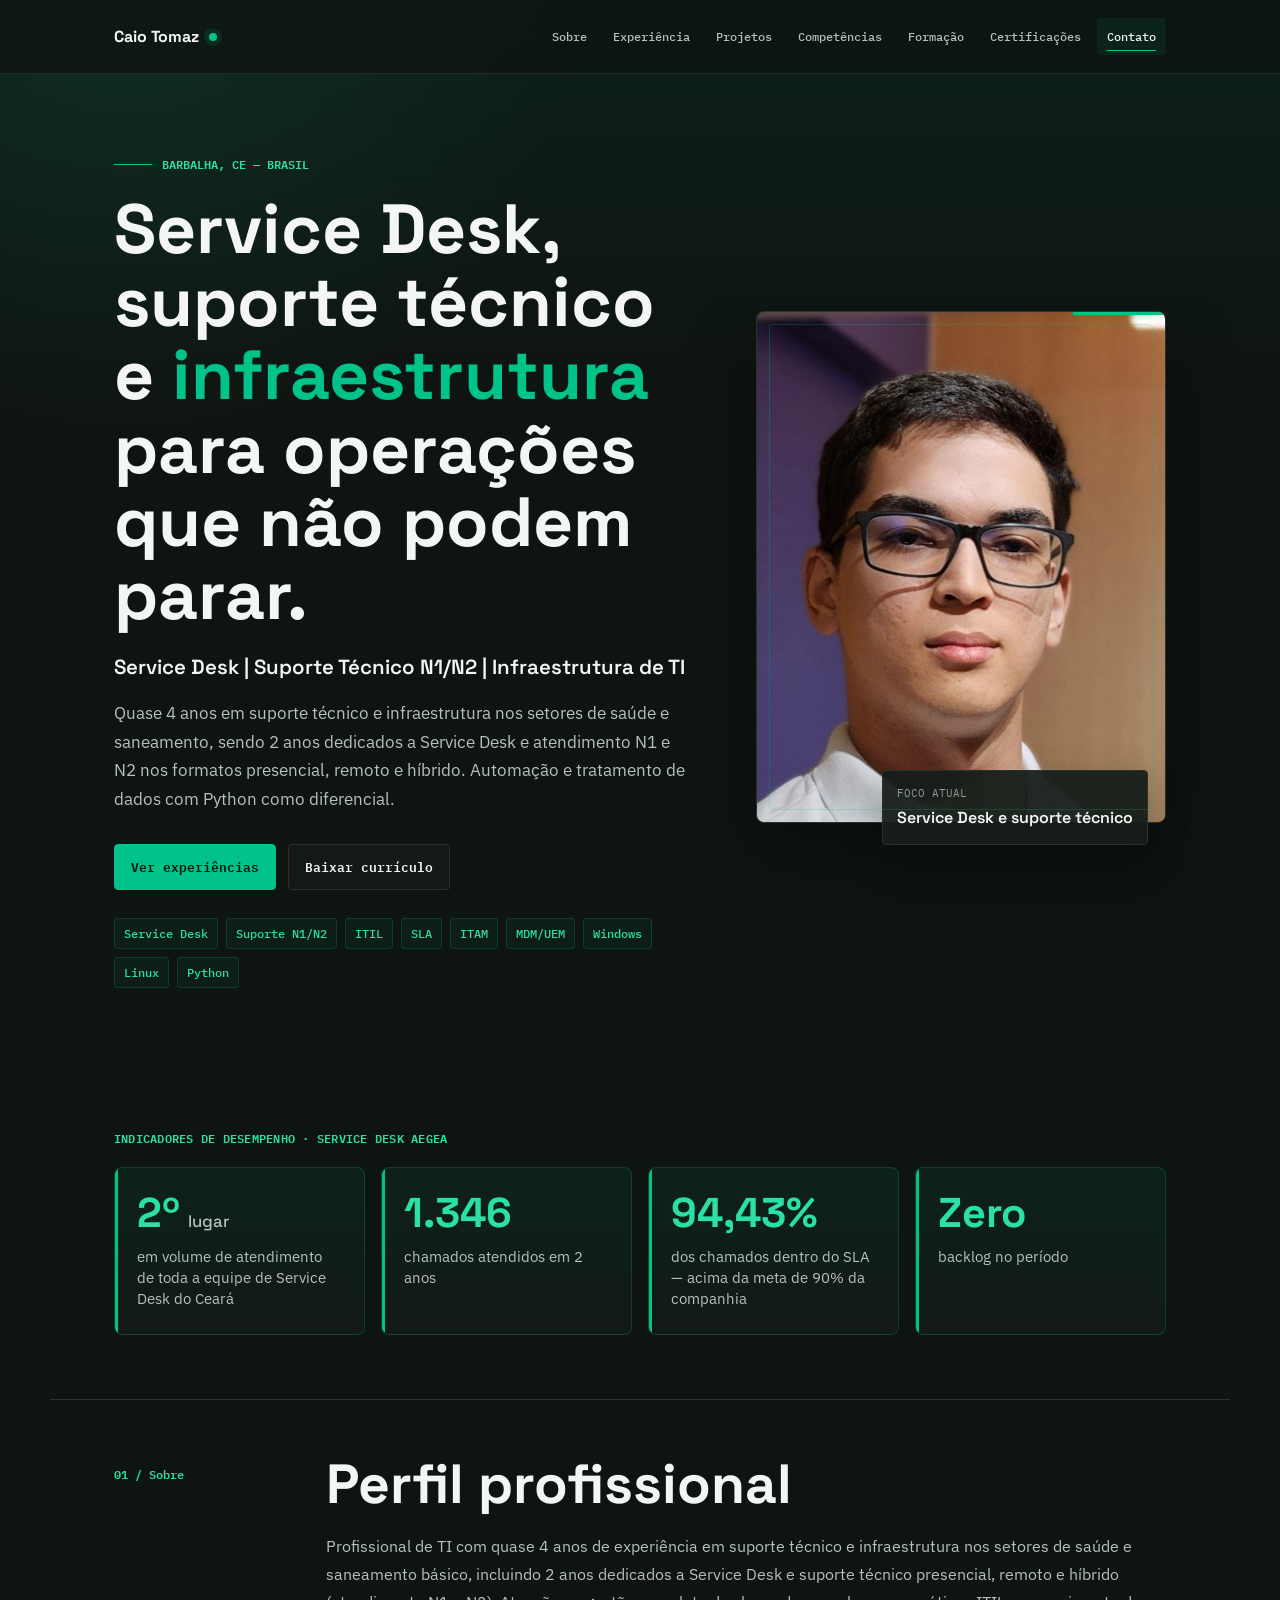
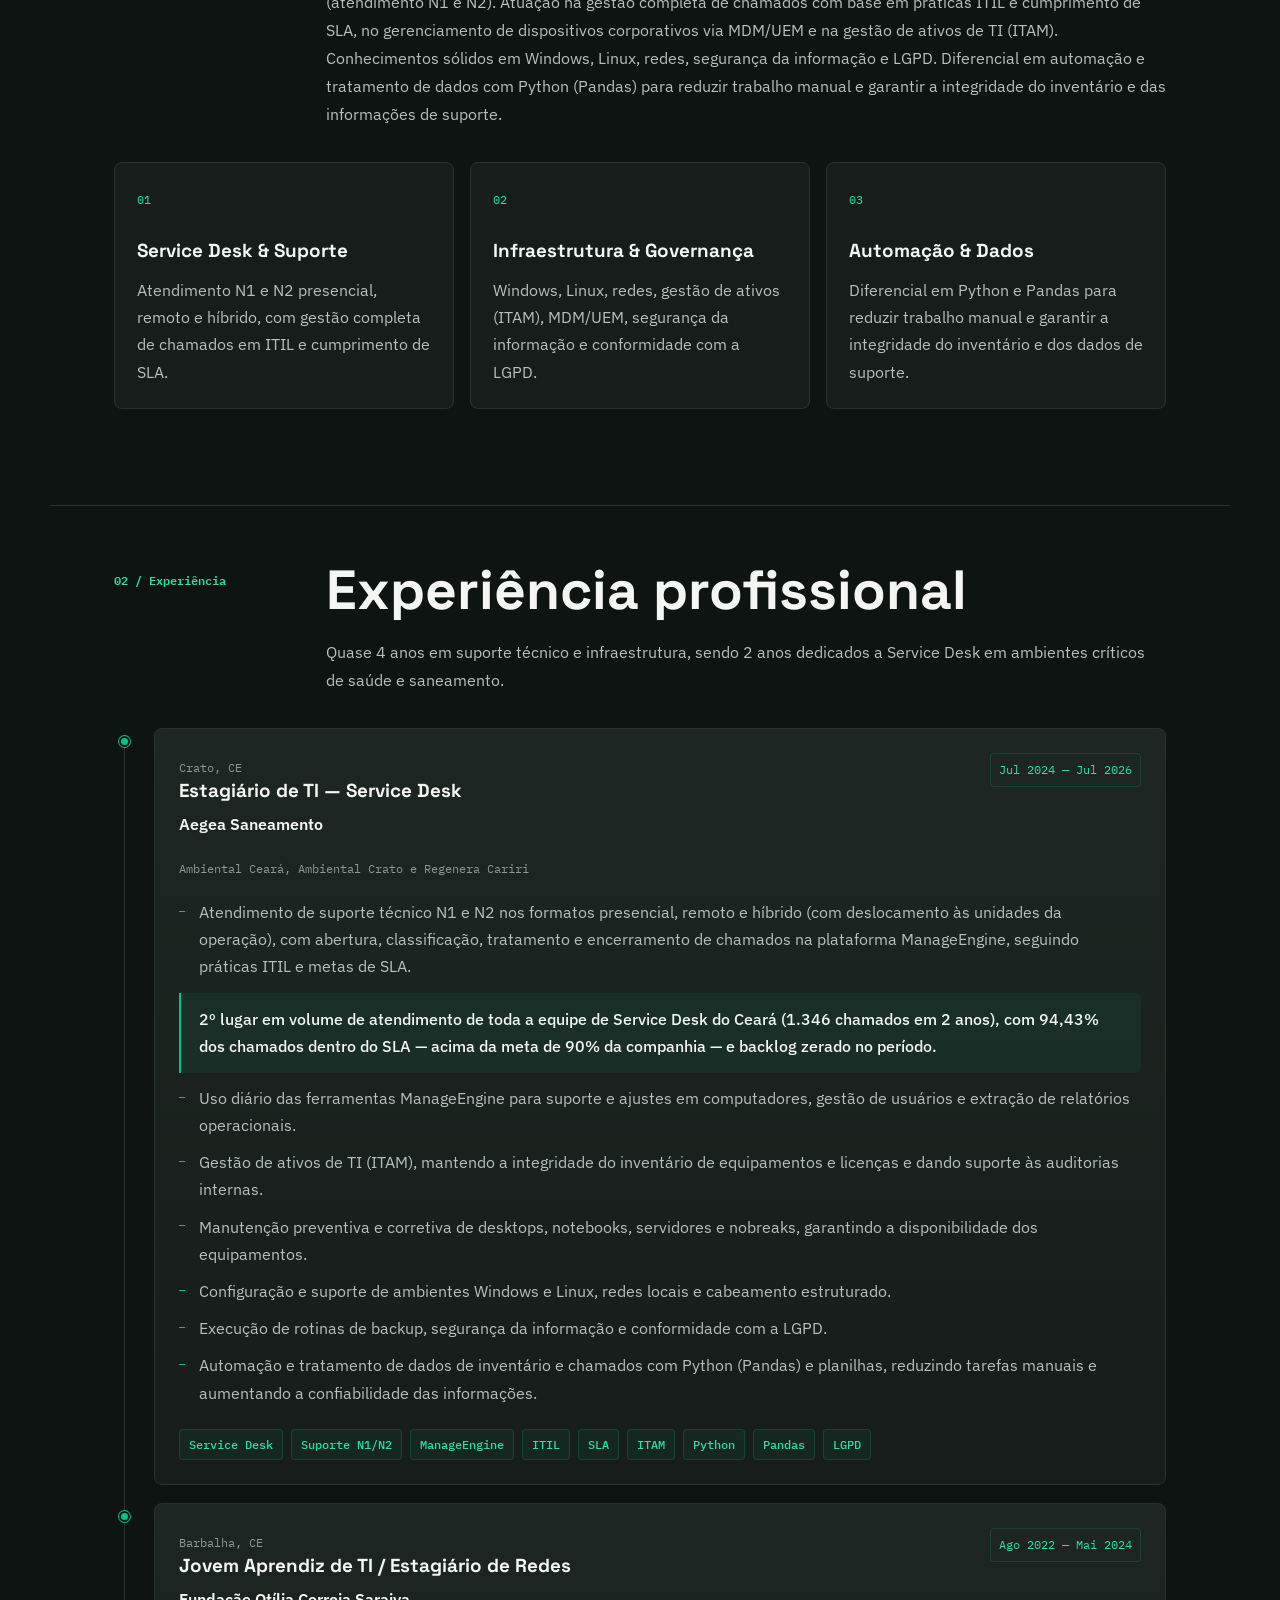
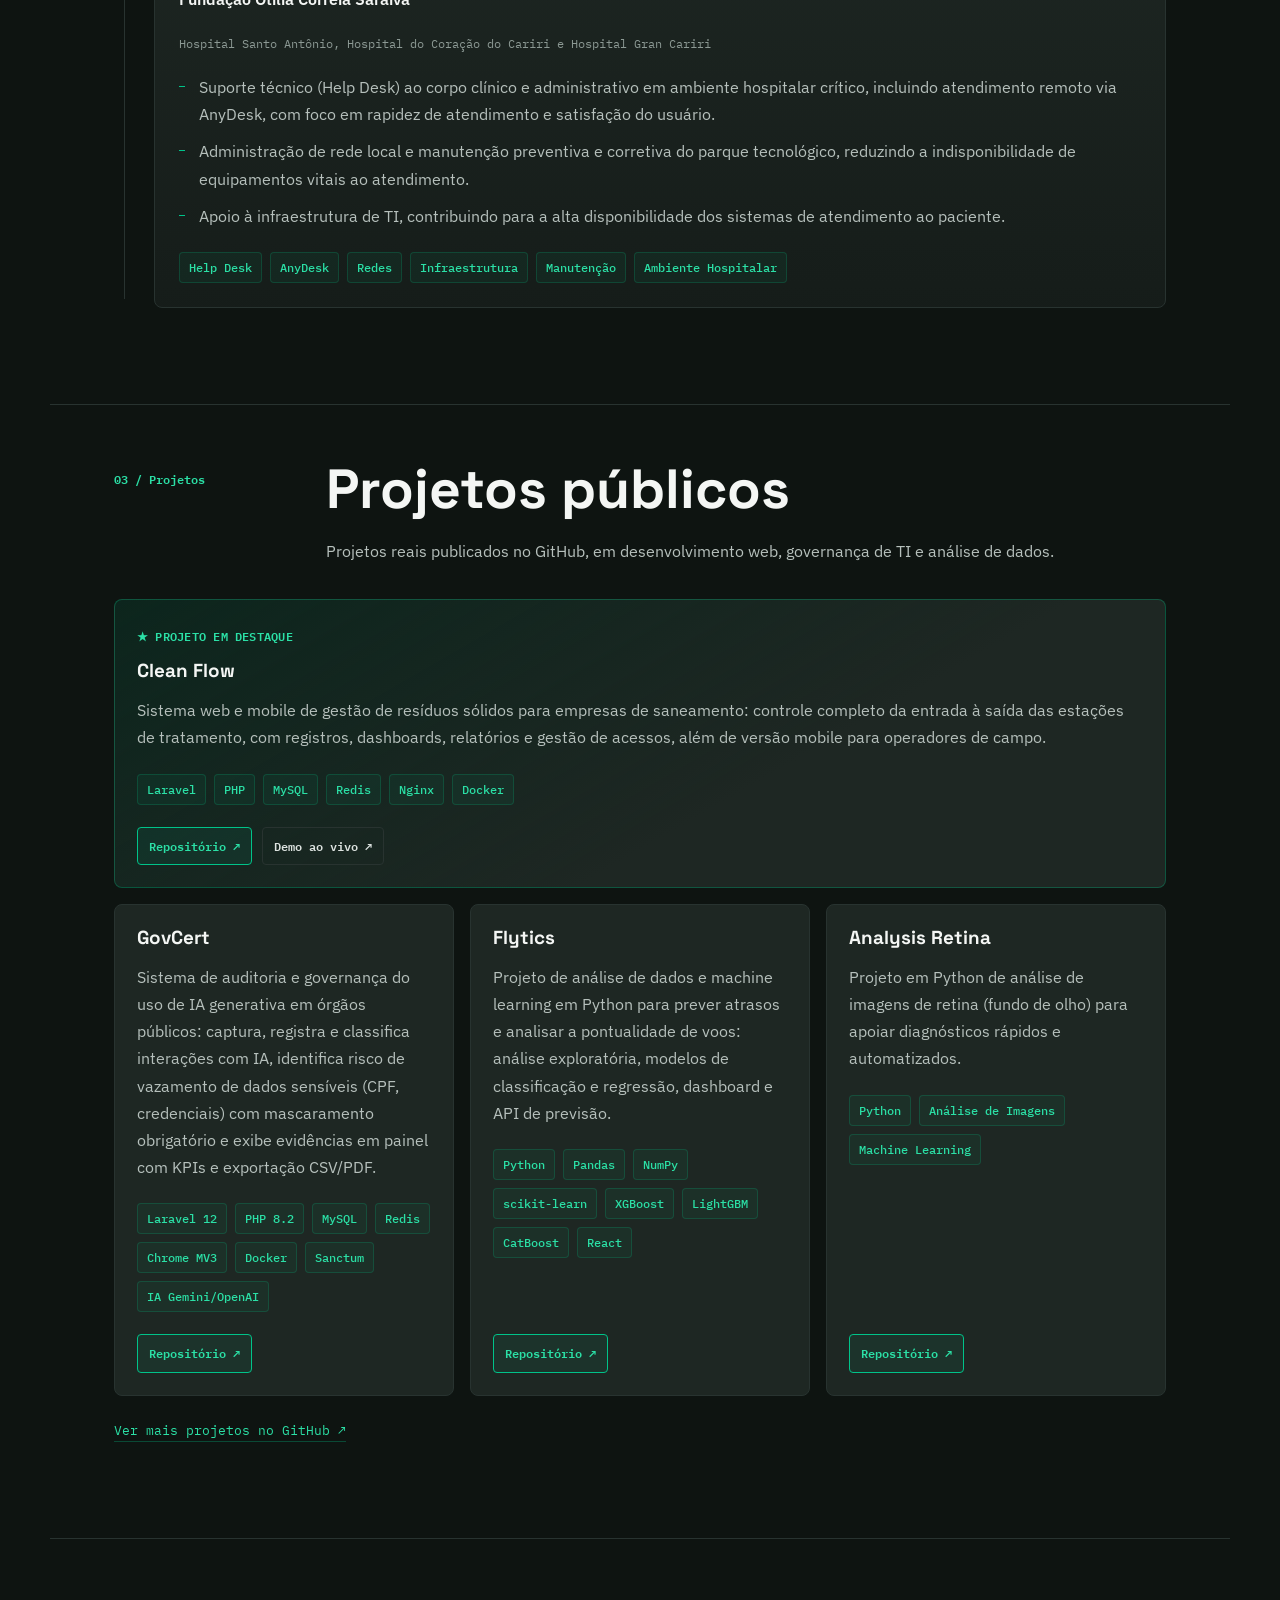
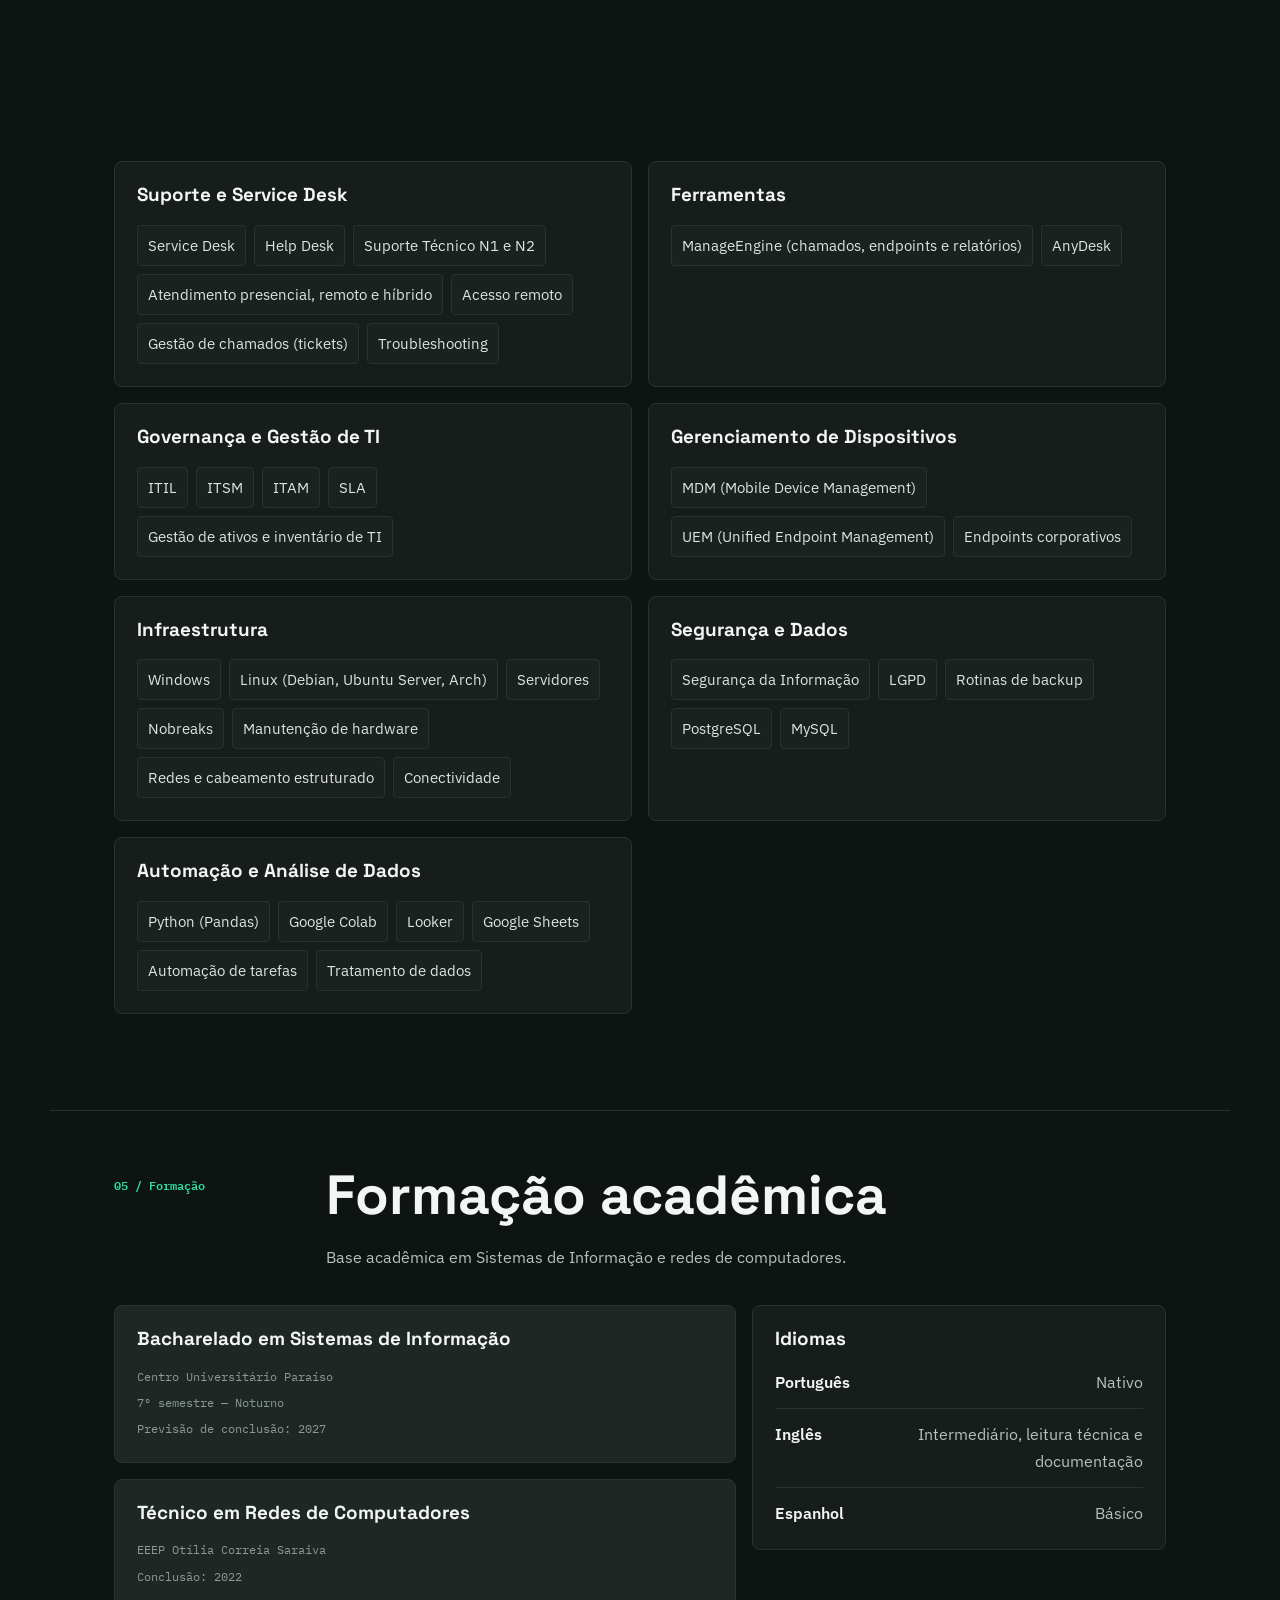
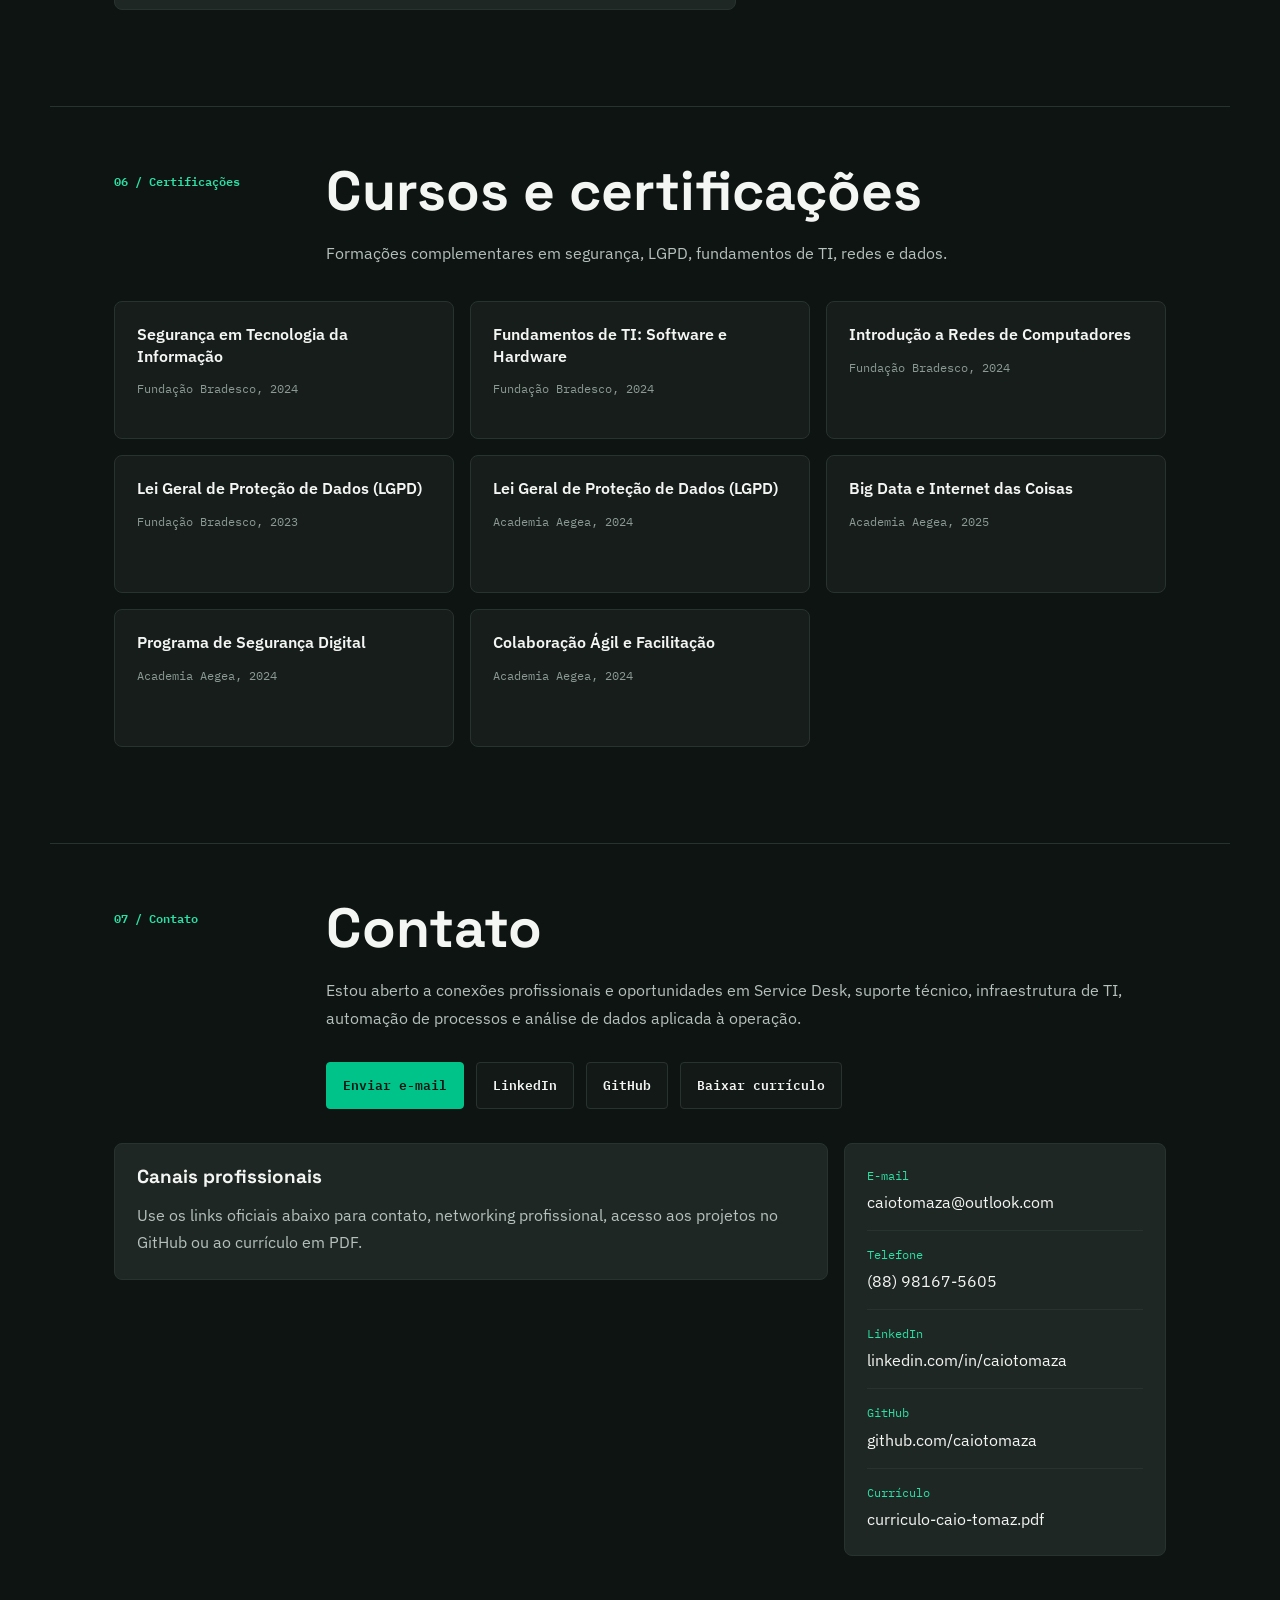
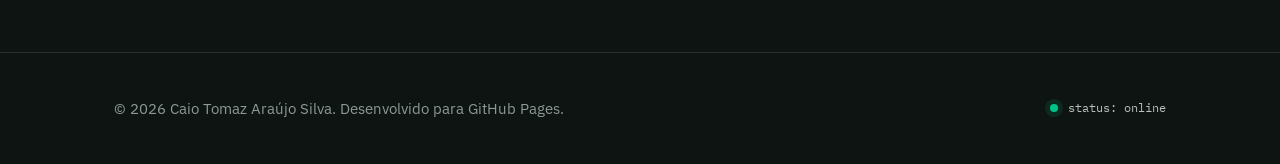
==== commit 57df618e: "feat: adiciona animacoes e microinteracoes ao site Realca o portfolio com movimento sutil e fluido, " ====
--- a/index.html
+++ b/index.html
@@ -131,11 +131,11 @@
             <span class="stat-caption">em volume de atendimento de toda a equipe de Service Desk do Ceará</span>
           </li>
           <li class="stat-block">
-            <span class="stat-figure">1.346</span>
+            <span class="stat-figure" data-count="1346">1.346</span>
             <span class="stat-caption">chamados atendidos em 2 anos</span>
           </li>
           <li class="stat-block">
-            <span class="stat-figure">94,43%</span>
+            <span class="stat-figure" data-count="94.43" data-count-decimals="2" data-count-suffix="%">94,43%</span>
             <span class="stat-caption">dos chamados dentro do SLA — acima da meta de 90% da companhia</span>
           </li>
           <li class="stat-block">
@@ -162,7 +162,7 @@
           </div>
         </div>
 
-        <div class="about-grid">
+        <div class="about-grid" data-stagger>
           <article class="card about-card">
             <span class="card-number">01</span>
             <h3>Service Desk &amp; Suporte</h3>
@@ -195,7 +195,7 @@
           </div>
         </div>
 
-        <div class="timeline">
+        <div class="timeline" data-stagger>
           <article class="timeline-item">
             <span class="timeline-dot" aria-hidden="true"></span>
             <div class="timeline-card">
@@ -277,7 +277,7 @@
           </div>
         </div>
 
-        <div class="project-grid">
+        <div class="project-grid" data-stagger>
           <article class="card project-card is-featured">
             <div>
               <span class="project-flag" aria-label="Projeto em destaque">★ Projeto em destaque</span>
@@ -385,7 +385,7 @@
           </div>
         </div>
 
-        <div class="skill-grid">
+        <div class="skill-grid" data-stagger>
           <article class="card skill-card">
             <h3>Suporte e Service Desk</h3>
             <ul class="skill-list">
@@ -474,7 +474,7 @@
           </div>
         </div>
 
-        <div class="education-grid">
+        <div class="education-grid" data-stagger>
           <div class="education-stack">
             <article class="card education-card">
               <h3>Bacharelado em Sistemas de Informação</h3>
@@ -523,7 +523,7 @@
           </div>
         </div>
 
-        <div class="cert-grid">
+        <div class="cert-grid" data-stagger>
           <article class="card cert-card">
             <h3>Segurança em Tecnologia da Informação</h3>
             <span class="meta">Fundação Bradesco, 2024</span>
@@ -578,7 +578,7 @@
           </div>
         </div>
 
-        <div class="contact-grid">
+        <div class="contact-grid" data-stagger>
           <article class="card contact-panel">
             <h3>Canais profissionais</h3>
             <p>
--- a/styles.css
+++ b/styles.css
@@ -24,6 +24,7 @@
 html {
   scroll-behavior: smooth;
   scroll-padding-top: 96px;
+  background: var(--black-ink);
 }
 
 body {
@@ -74,6 +75,7 @@
   border-bottom: 1px solid rgba(40, 51, 48, 0.8);
   background: rgba(14, 20, 17, 0.82);
   backdrop-filter: blur(18px);
+  transition: background-color 240ms ease, box-shadow 240ms ease;
 }
 
 .header-inner {
@@ -1025,6 +1027,88 @@
   transform: translateY(0);
 }
 
+/* ------------------------------------------------------------------
+   Motion & microinteractions (progressive enhancement)
+   Reveals animate the GPU-composited `translate` + `opacity` (no
+   reflow), leaving `transform` free for hover lifts so the two never
+   fight. Everything is gated behind `.js` / `body.motion-ready`: with
+   JS off or reduced motion, all content renders in its final state.
+------------------------------------------------------------------- */
+
+/* Soft page fade-in on load (revealed by JS, with a no-JS fallback). */
+html.js body {
+  opacity: 0;
+  transition: opacity 480ms ease;
+}
+
+html.js.is-ready body,
+html.reveal-fallback body {
+  opacity: 1;
+}
+
+/* Staggered reveal for hero blocks, cards, list and timeline items. */
+body.motion-ready [data-stagger] > * {
+  opacity: 0;
+  translate: 0 18px;
+  transition:
+    opacity 560ms cubic-bezier(0.16, 0.84, 0.44, 1) var(--reveal-delay, 0ms),
+    translate 560ms cubic-bezier(0.16, 0.84, 0.44, 1) var(--reveal-delay, 0ms),
+    transform 240ms ease,
+    box-shadow 240ms ease,
+    border-color 240ms ease;
+}
+
+body.motion-ready [data-stagger].is-visible > * {
+  opacity: 1;
+  translate: 0 0;
+}
+
+body.motion-ready [data-stagger] > *:nth-child(1) { --reveal-delay: 40ms; }
+body.motion-ready [data-stagger] > *:nth-child(2) { --reveal-delay: 110ms; }
+body.motion-ready [data-stagger] > *:nth-child(3) { --reveal-delay: 180ms; }
+body.motion-ready [data-stagger] > *:nth-child(4) { --reveal-delay: 250ms; }
+body.motion-ready [data-stagger] > *:nth-child(5) { --reveal-delay: 320ms; }
+body.motion-ready [data-stagger] > *:nth-child(6) { --reveal-delay: 390ms; }
+body.motion-ready [data-stagger] > *:nth-child(7) { --reveal-delay: 460ms; }
+body.motion-ready [data-stagger] > *:nth-child(n + 8) { --reveal-delay: 520ms; }
+
+/* Sticky header gains depth once the page is scrolled. */
+.site-header.is-scrolled {
+  background: rgba(14, 20, 17, 0.92);
+  box-shadow: 0 16px 36px -22px rgba(0, 0, 0, 0.75);
+}
+
+/* Project cards lift on hover (transform — independent of the reveal). */
+.project-card {
+  transition: transform 240ms ease, box-shadow 240ms ease, border-color 240ms ease;
+}
+
+.project-card:hover {
+  transform: translateY(-4px);
+  border-color: rgba(0, 195, 137, 0.4);
+  box-shadow: 0 22px 46px -24px rgba(0, 0, 0, 0.7);
+}
+
+/* Info cards get a subtle hover glow (no transform → no reveal clash). */
+.about-card,
+.skill-card,
+.cert-card,
+.education-card {
+  transition: border-color 240ms ease, box-shadow 240ms ease;
+}
+
+.about-card:hover,
+.skill-card:hover,
+.cert-card:hover,
+.education-card:hover {
+  border-color: rgba(0, 195, 137, 0.26);
+  box-shadow: 0 16px 32px -26px rgba(0, 0, 0, 0.6);
+}
+
+.button-primary:hover {
+  box-shadow: 0 14px 28px -14px rgba(0, 195, 137, 0.65);
+}
+
 @media (max-width: 1040px) {
   .header-inner {
     padding-inline: 32px;
@@ -1256,4 +1340,13 @@
     opacity: 1;
     transform: none;
   }
-}
+
+  html.js body {
+    opacity: 1;
+  }
+
+  body.motion-ready [data-stagger] > * {
+    opacity: 1;
+    translate: 0 0;
+  }
+}
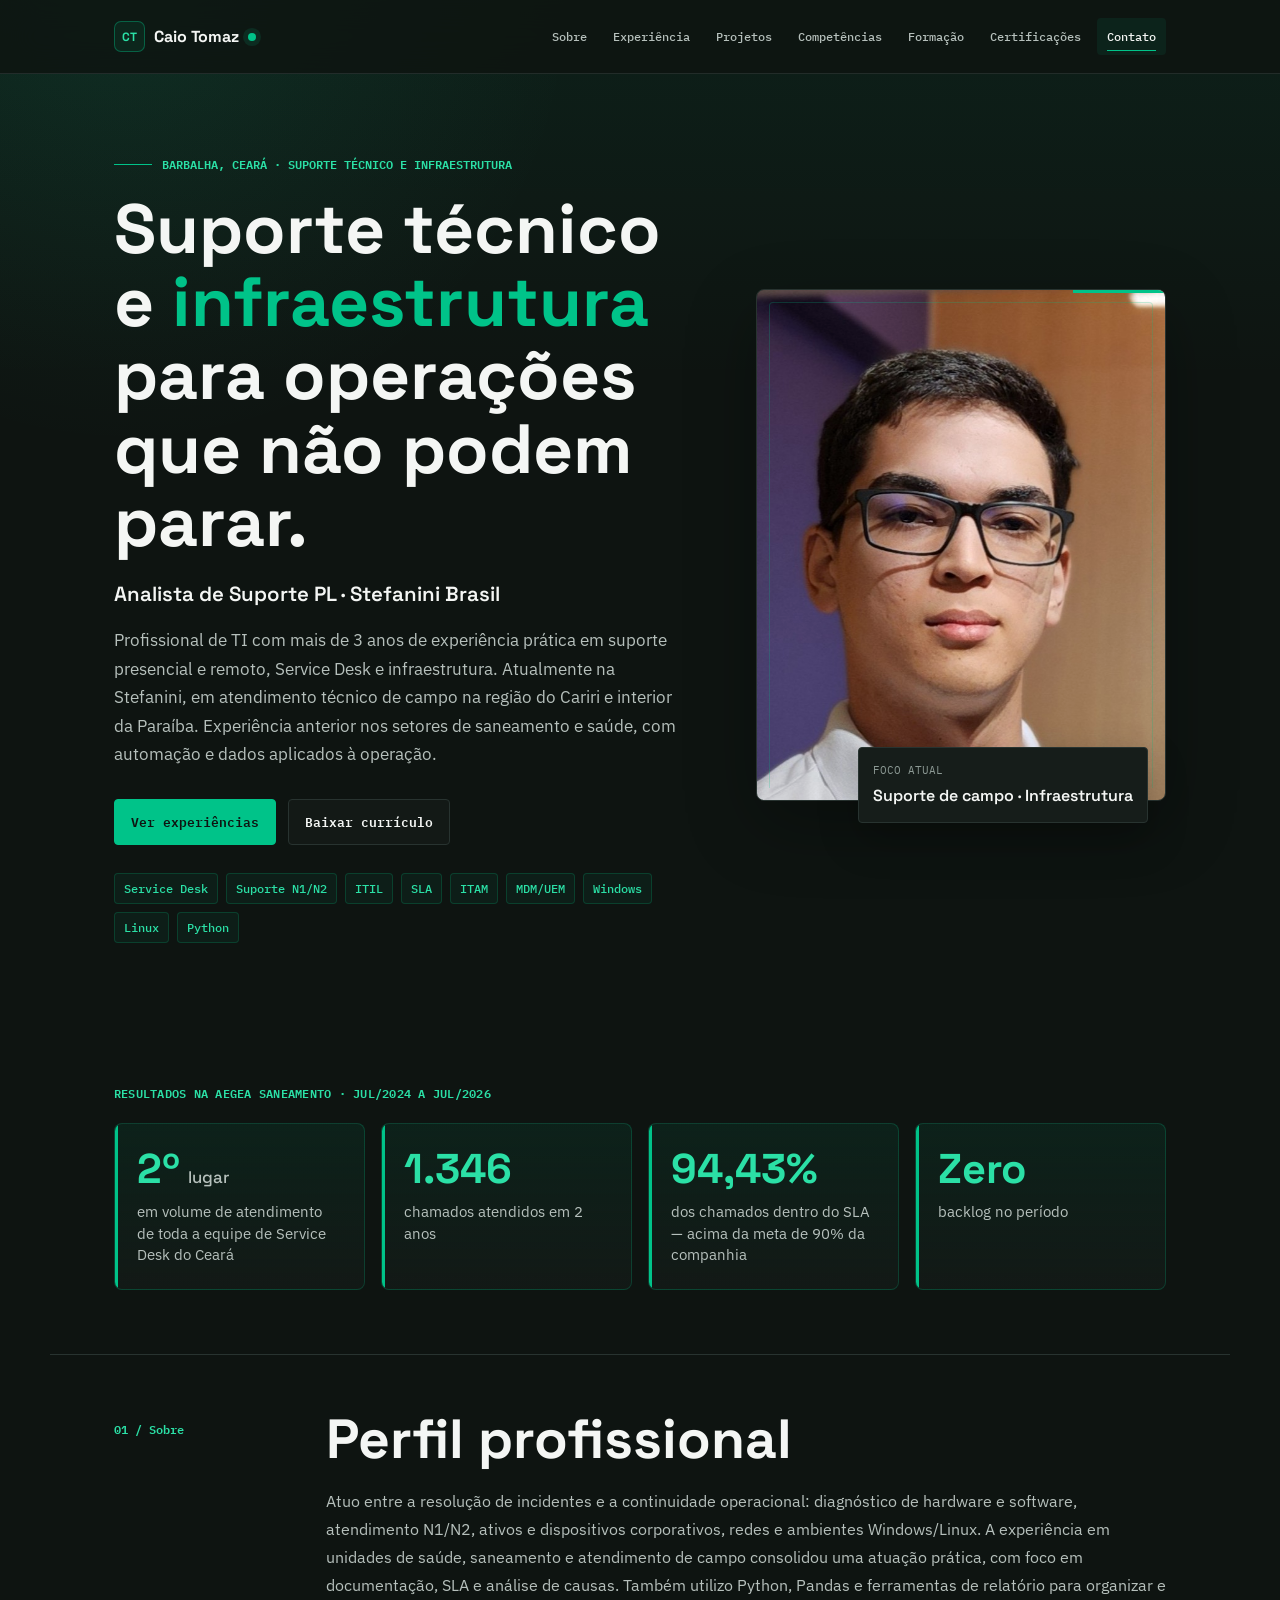
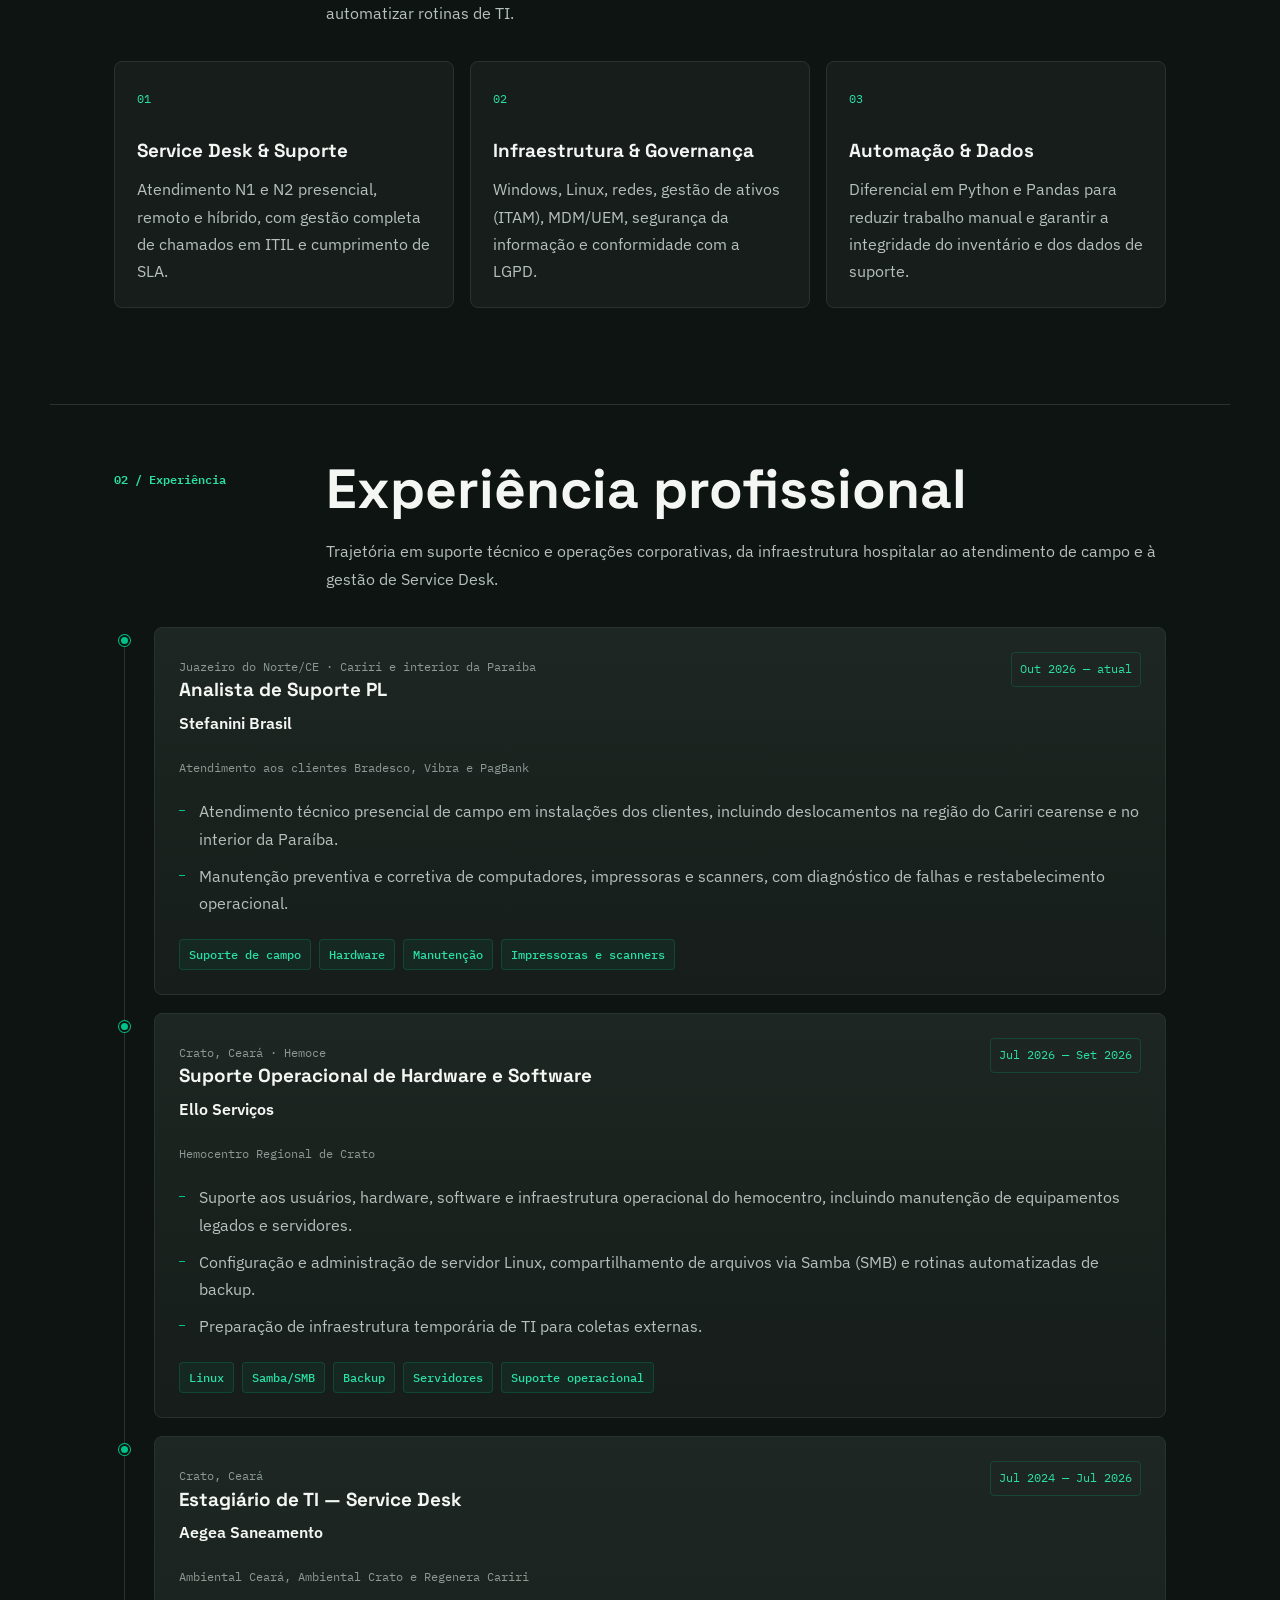
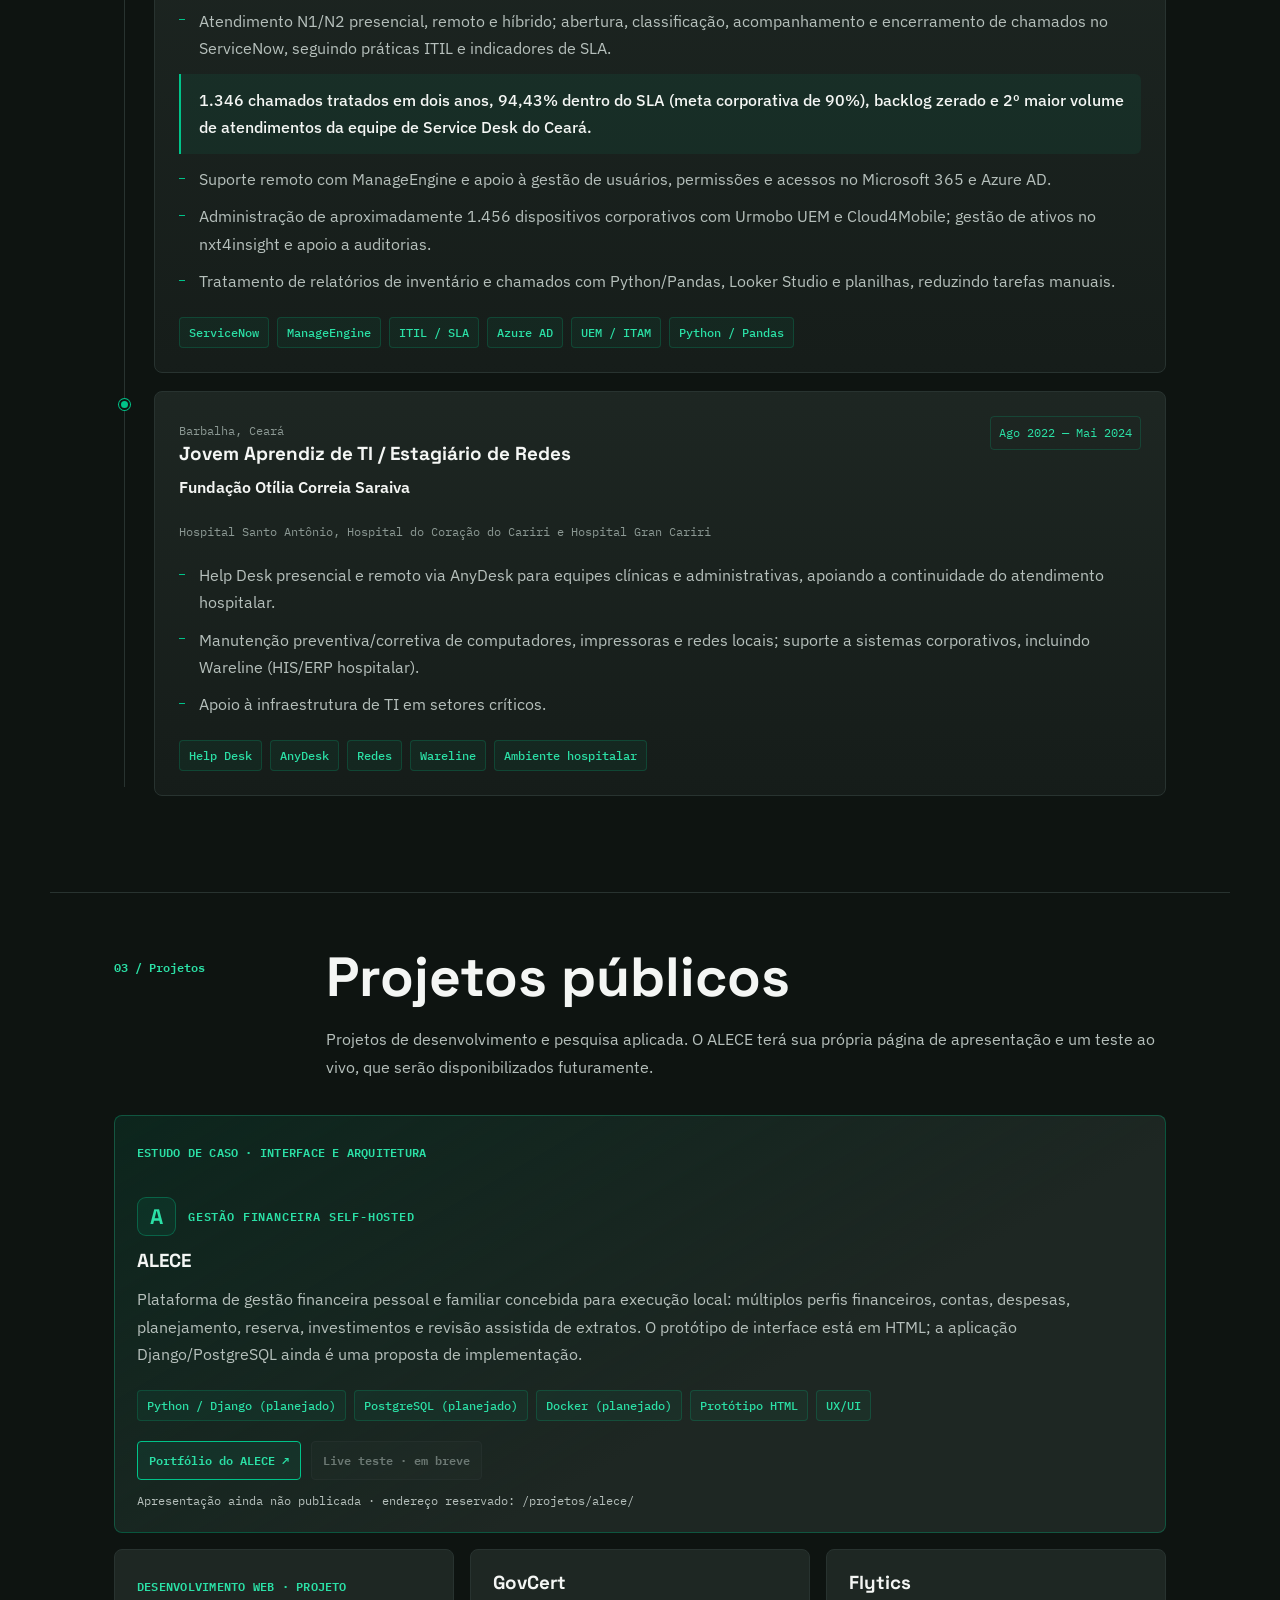
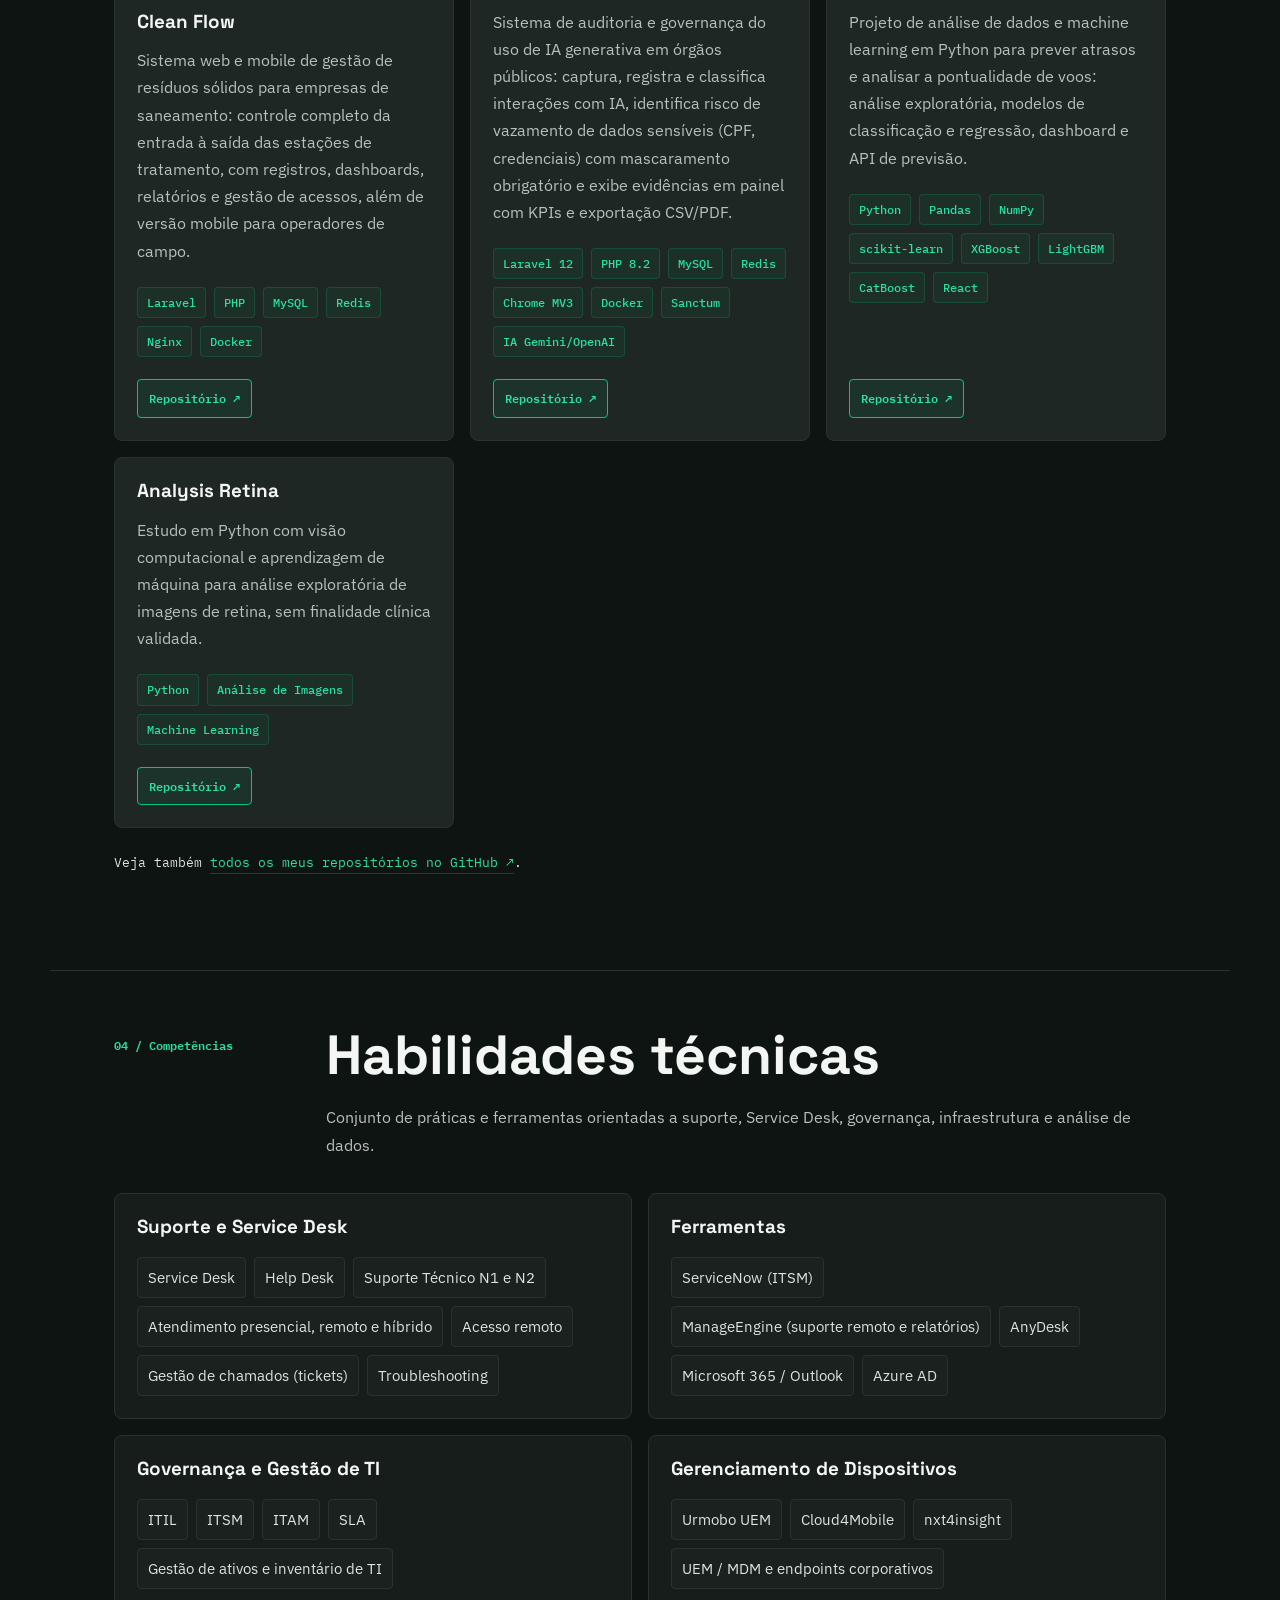
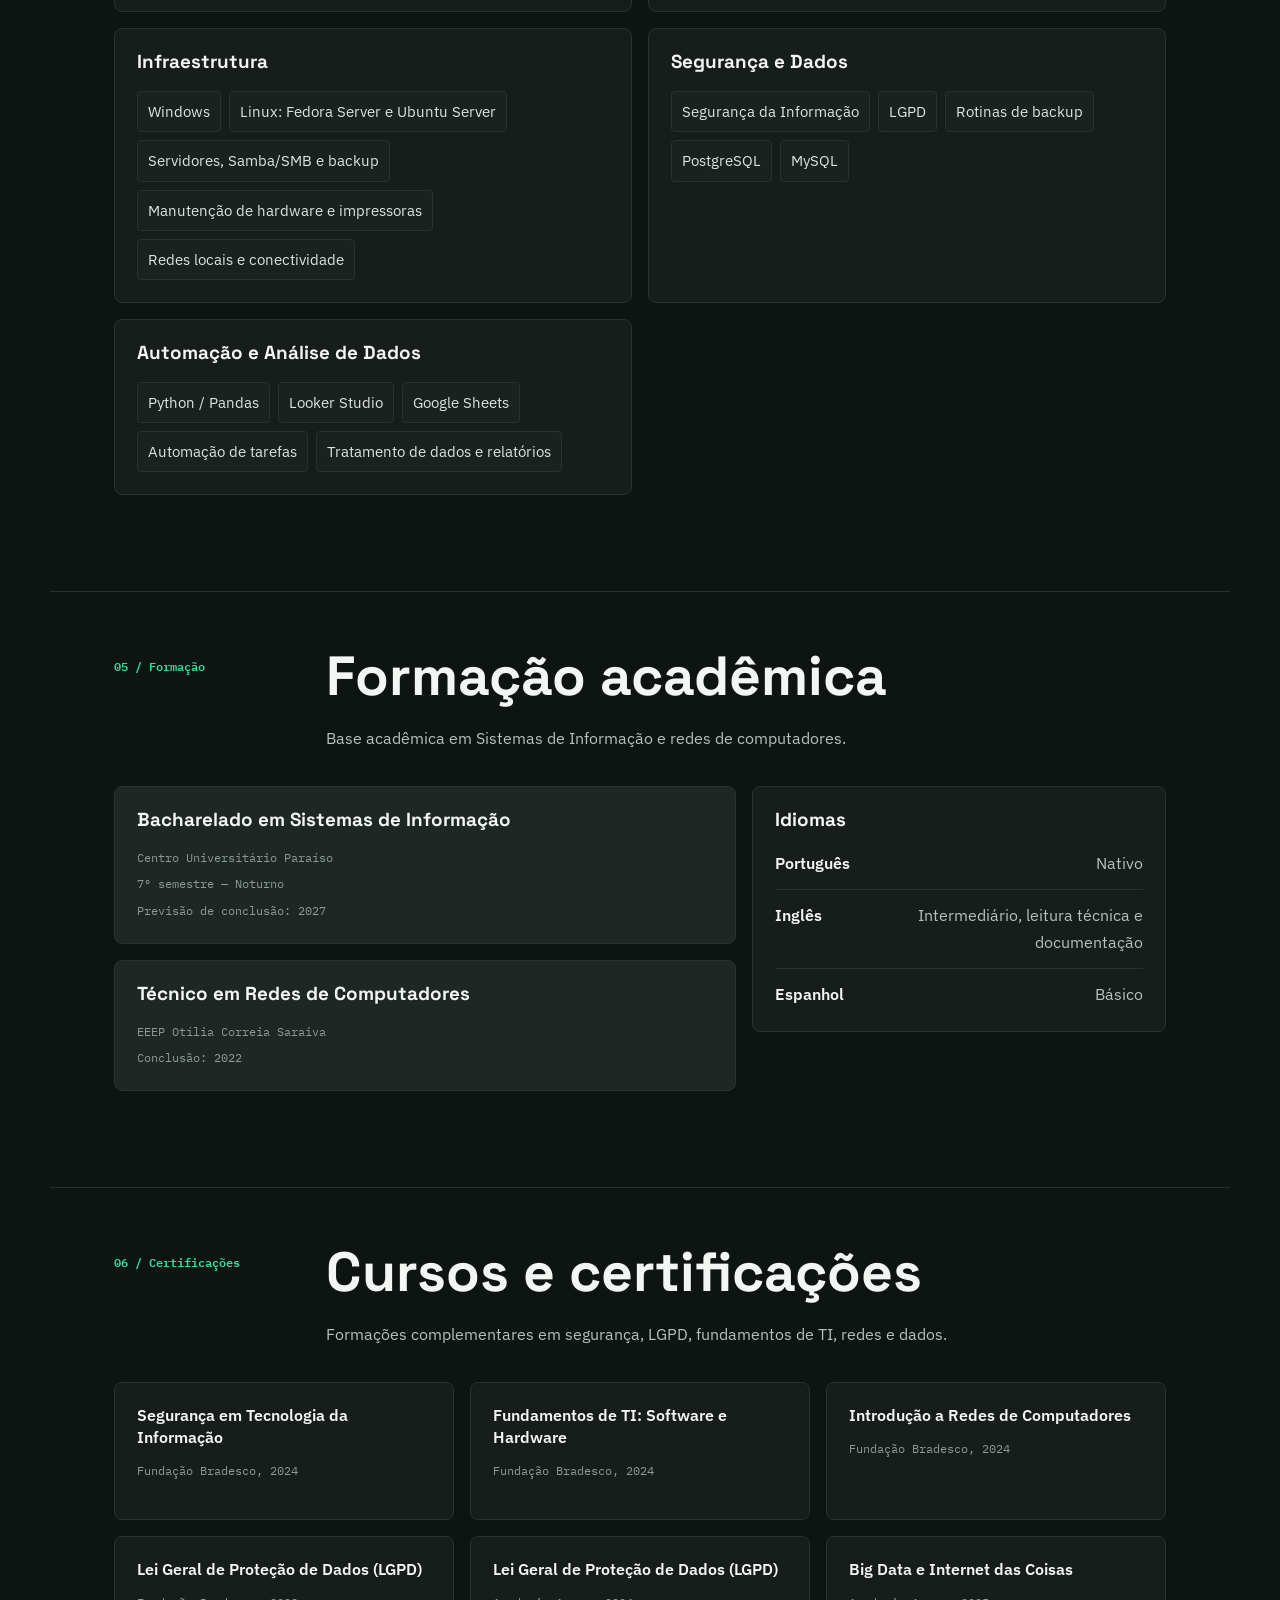
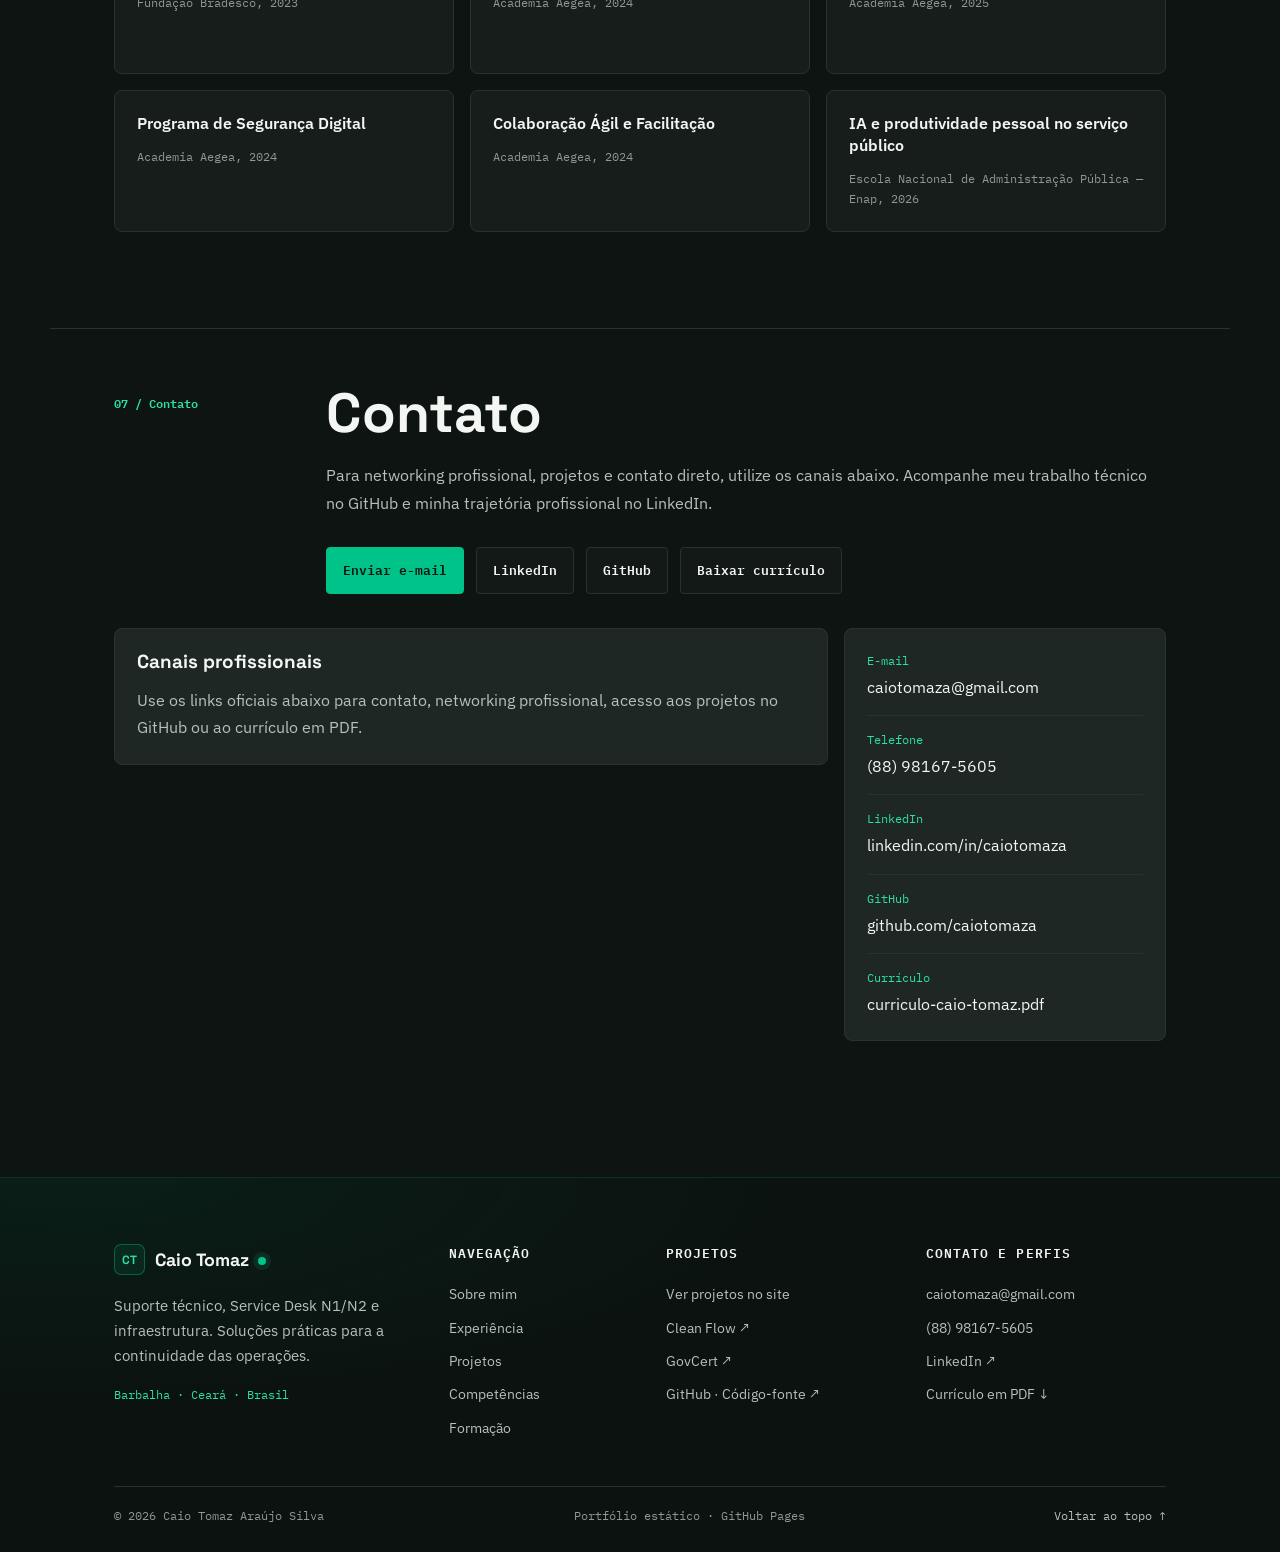
==== commit 6f0019b4: "atualização" ====
--- a/index.html
+++ b/index.html
@@ -1,9 +1,10 @@
 <!DOCTYPE html>
+
 <html lang="pt-BR">
-  <head>
-    <meta charset="UTF-8" />
-    <meta name="viewport" content="width=device-width, initial-scale=1.0" />
-    <script>
+<head>
+<meta charset="utf-8"/>
+<meta content="width=device-width, initial-scale=1.0" name="viewport"/>
+<script>
       /* Marca que o JS está ativo (evita flash) e arma um fallback: se o
          script.js não rodar, o conteúdo é revelado mesmo assim. */
       (function () {
@@ -14,625 +15,460 @@
         }, 1500);
       })();
     </script>
-    <title>Caio Tomaz | Service Desk, Suporte Técnico &amp; Infraestrutura de TI</title>
-    <meta
-      name="description"
-      content="Portfólio de Caio Tomaz Araújo Silva — Service Desk e suporte técnico N1/N2, infraestrutura de TI, ITIL, ITAM, MDM e UEM, com automação e análise de dados em Python como diferencial."
-    />
-    <meta property="og:title" content="Caio Tomaz | Service Desk, Suporte Técnico &amp; Infraestrutura de TI" />
-    <meta
-      property="og:description"
-      content="Portfólio de Caio Tomaz Araújo Silva — Service Desk e suporte técnico N1/N2, infraestrutura de TI, ITIL, ITAM, MDM e UEM, com automação e análise de dados em Python como diferencial."
-    />
-    <meta property="og:type" content="website" />
-    <meta property="og:image" content="./assets/perfil.jpg" />
-    <meta name="author" content="Caio Tomaz Araújo Silva" />
-    <link rel="me" href="https://github.com/caiotomaza" />
-    <link rel="me" href="https://linkedin.com/in/caiotomaza" />
-    <link rel="preconnect" href="https://fonts.googleapis.com" />
-    <link rel="preconnect" href="https://fonts.gstatic.com" crossorigin />
-    <link
-      href="https://fonts.googleapis.com/css2?family=Space+Grotesk:wght@400;500;600;700&amp;family=IBM+Plex+Sans:wght@300;400;500;600;700&amp;family=IBM+Plex+Mono:wght@400;500;600&amp;display=swap"
-      rel="stylesheet"
-    />
-    <link rel="stylesheet" href="./styles.css" />
-  </head>
-  <body>
-    <header class="site-header">
-      <div class="header-inner">
-        <a class="brand" href="#inicio" aria-label="Ir para o início">
-          <span>Caio Tomaz</span>
-          <span class="mark-dot" aria-hidden="true"></span>
-        </a>
-
-        <button
-          class="menu-toggle"
-          type="button"
-          aria-label="Abrir menu de navegação"
-          aria-controls="site-nav"
-          aria-expanded="false"
-          data-menu-toggle
-        >
-          <span class="menu-lines" aria-hidden="true"></span>
-        </button>
-
-        <nav class="nav" id="site-nav" aria-label="Navegação principal" data-nav>
-          <a class="nav-link is-active" href="#sobre">Sobre</a>
-          <a class="nav-link" href="#experiencia">Experiência</a>
-          <a class="nav-link" href="#projetos">Projetos</a>
-          <a class="nav-link" href="#competencias">Competências</a>
-          <a class="nav-link" href="#formacao">Formação</a>
-          <a class="nav-link" href="#certificacoes">Certificações</a>
-          <a class="nav-link" href="#contato">Contato</a>
-        </nav>
-      </div>
-    </header>
-
-    <main id="inicio">
-      <section class="container hero" aria-label="Apresentação">
-        <div class="hero-content" data-stagger>
-          <p class="eyebrow">Barbalha, CE — Brasil</p>
-          <h1>Service Desk, suporte técnico e <span class="accent">infraestrutura</span> para operações que não podem parar.</h1>
-          <p class="hero-subtitle">Service Desk | Suporte Técnico N1/N2 | Infraestrutura de TI</p>
-          <p class="hero-description">
-            Quase 4 anos em suporte técnico e infraestrutura nos setores de saúde e saneamento, sendo 2 anos dedicados a
-            Service Desk e atendimento N1 e N2 nos formatos presencial, remoto e híbrido. Automação e tratamento de dados
-            com Python como diferencial.
-          </p>
-
-          <div class="hero-actions" aria-label="Ações principais">
-            <a class="button button-primary" href="#experiencia">Ver experiências</a>
-            <a class="button button-secondary" href="./assets/curriculo-caio-tomaz.pdf" download>Baixar currículo</a>
-          </div>
-
-          <ul class="tag-list" aria-label="Competências em destaque">
-            <li class="tag">Service Desk</li>
-            <li class="tag">Suporte N1/N2</li>
-            <li class="tag">ITIL</li>
-            <li class="tag">SLA</li>
-            <li class="tag">ITAM</li>
-            <li class="tag">MDM/UEM</li>
-            <li class="tag">Windows</li>
-            <li class="tag">Linux</li>
-            <li class="tag">Python</li>
-          </ul>
-        </div>
-
-        <div class="hero-media" data-animate>
-          <div class="photo-frame">
-            <img
-              class="profile-image"
-              src="./assets/perfil.jpg"
-              alt="Foto de perfil de Caio Tomaz Araújo Silva"
-              width="820"
-              height="1025"
-              onerror="this.classList.add('is-missing'); this.setAttribute('aria-hidden', 'true')"
-              data-profile-image
-            />
-            <div class="photo-fallback" aria-hidden="true">
-              <div>
-                <span class="photo-initials">CT</span>
-                <p>Caio Tomaz Araújo Silva</p>
-              </div>
-            </div>
-          </div>
-          <div class="media-badge" aria-label="Área de atuação">
-            <span class="stat-label">Foco atual</span>
-            <span class="stat-value">Service Desk e suporte técnico</span>
-          </div>
-        </div>
-      </section>
-
-      <section class="container stats-band" aria-label="Indicadores de desempenho em Service Desk">
-        <p class="stats-kicker" data-animate>Indicadores de desempenho · Service Desk Aegea</p>
-        <ul class="stats-grid" data-stagger>
-          <li class="stat-block">
-            <span class="stat-figure">2º<span class="stat-unit">lugar</span></span>
-            <span class="stat-caption">em volume de atendimento de toda a equipe de Service Desk do Ceará</span>
-          </li>
-          <li class="stat-block">
-            <span class="stat-figure" data-count="1346">1.346</span>
-            <span class="stat-caption">chamados atendidos em 2 anos</span>
-          </li>
-          <li class="stat-block">
-            <span class="stat-figure" data-count="94.43" data-count-decimals="2" data-count-suffix="%">94,43%</span>
-            <span class="stat-caption">dos chamados dentro do SLA — acima da meta de 90% da companhia</span>
-          </li>
-          <li class="stat-block">
-            <span class="stat-figure">Zero</span>
-            <span class="stat-caption">backlog no período</span>
-          </li>
-        </ul>
-      </section>
-
-      <section class="container section" id="sobre">
-        <div class="section-header" data-animate>
-          <span class="section-kicker">01 / Sobre</span>
-          <div>
-            <h2 class="section-title">Perfil profissional</h2>
-            <p class="section-lead">
-              Profissional de TI com quase 4 anos de experiência em suporte técnico e infraestrutura nos setores de saúde
-              e saneamento básico, incluindo 2 anos dedicados a Service Desk e suporte técnico presencial, remoto e
-              híbrido (atendimento N1 e N2). Atuação na gestão completa de chamados com base em práticas ITIL e
-              cumprimento de SLA, no gerenciamento de dispositivos corporativos via MDM/UEM e na gestão de ativos de TI
-              (ITAM). Conhecimentos sólidos em Windows, Linux, redes, segurança da informação e LGPD. Diferencial em
-              automação e tratamento de dados com Python (Pandas) para reduzir trabalho manual e garantir a integridade do
-              inventário e das informações de suporte.
-            </p>
-          </div>
-        </div>
-
-        <div class="about-grid" data-stagger>
-          <article class="card about-card">
-            <span class="card-number">01</span>
-            <h3>Service Desk &amp; Suporte</h3>
-            <p>Atendimento N1 e N2 presencial, remoto e híbrido, com gestão completa de chamados em ITIL e cumprimento de SLA.</p>
-          </article>
-
-          <article class="card about-card">
-            <span class="card-number">02</span>
-            <h3>Infraestrutura &amp; Governança</h3>
-            <p>Windows, Linux, redes, gestão de ativos (ITAM), MDM/UEM, segurança da informação e conformidade com a LGPD.</p>
-          </article>
-
-          <article class="card about-card">
-            <span class="card-number">03</span>
-            <h3>Automação &amp; Dados</h3>
-            <p>Diferencial em Python e Pandas para reduzir trabalho manual e garantir a integridade do inventário e dos dados de suporte.</p>
-          </article>
-        </div>
-      </section>
-
-      <section class="container section" id="experiencia">
-        <div class="section-header" data-animate>
-          <span class="section-kicker">02 / Experiência</span>
-          <div>
-            <h2 class="section-title">Experiência profissional</h2>
-            <p class="section-lead">
-              Quase 4 anos em suporte técnico e infraestrutura, sendo 2 anos dedicados a Service Desk em ambientes críticos
-              de saúde e saneamento.
-            </p>
-          </div>
-        </div>
-
-        <div class="timeline" data-stagger>
-          <article class="timeline-item">
-            <span class="timeline-dot" aria-hidden="true"></span>
-            <div class="timeline-card">
-              <div class="timeline-top">
-                <div>
-                  <span class="meta">Crato, CE</span>
-                  <h3>Estagiário de TI — Service Desk</h3>
-                  <p class="company">Aegea Saneamento</p>
-                  <span class="meta">Ambiental Ceará, Ambiental Crato e Regenera Cariri</span>
-                </div>
-                <span class="meta period">Jul 2024 — Jul 2026</span>
-              </div>
-
-              <ul class="bullet-list">
-                <li>Atendimento de suporte técnico N1 e N2 nos formatos presencial, remoto e híbrido (com deslocamento às unidades da operação), com abertura, classificação, tratamento e encerramento de chamados na plataforma ManageEngine, seguindo práticas ITIL e metas de SLA.</li>
-                <li class="is-highlight">2º lugar em volume de atendimento de toda a equipe de Service Desk do Ceará (1.346 chamados em 2 anos), com 94,43% dos chamados dentro do SLA — acima da meta de 90% da companhia — e backlog zerado no período.</li>
-                <li>Uso diário das ferramentas ManageEngine para suporte e ajustes em computadores, gestão de usuários e extração de relatórios operacionais.</li>
-                <li>Gestão de ativos de TI (ITAM), mantendo a integridade do inventário de equipamentos e licenças e dando suporte às auditorias internas.</li>
-                <li>Manutenção preventiva e corretiva de desktops, notebooks, servidores e nobreaks, garantindo a disponibilidade dos equipamentos.</li>
-                <li>Configuração e suporte de ambientes Windows e Linux, redes locais e cabeamento estruturado.</li>
-                <li>Execução de rotinas de backup, segurança da informação e conformidade com a LGPD.</li>
-                <li>Automação e tratamento de dados de inventário e chamados com Python (Pandas) e planilhas, reduzindo tarefas manuais e aumentando a confiabilidade das informações.</li>
-              </ul>
-
-              <ul class="tag-list" aria-label="Tecnologias e práticas da experiência na Aegea">
-                <li class="tag">Service Desk</li>
-                <li class="tag">Suporte N1/N2</li>
-                <li class="tag">ManageEngine</li>
-                <li class="tag">ITIL</li>
-                <li class="tag">SLA</li>
-                <li class="tag">ITAM</li>
-                <li class="tag">Python</li>
-                <li class="tag">Pandas</li>
-                <li class="tag">LGPD</li>
-              </ul>
-            </div>
-          </article>
-
-          <article class="timeline-item">
-            <span class="timeline-dot" aria-hidden="true"></span>
-            <div class="timeline-card">
-              <div class="timeline-top">
-                <div>
-                  <span class="meta">Barbalha, CE</span>
-                  <h3>Jovem Aprendiz de TI / Estagiário de Redes</h3>
-                  <p class="company">Fundação Otília Correia Saraiva</p>
-                  <span class="meta">Hospital Santo Antônio, Hospital do Coração do Cariri e Hospital Gran Cariri</span>
-                </div>
-                <span class="meta period">Ago 2022 — Mai 2024</span>
-              </div>
-
-              <ul class="bullet-list">
-                <li>Suporte técnico (Help Desk) ao corpo clínico e administrativo em ambiente hospitalar crítico, incluindo atendimento remoto via AnyDesk, com foco em rapidez de atendimento e satisfação do usuário.</li>
-                <li>Administração de rede local e manutenção preventiva e corretiva do parque tecnológico, reduzindo a indisponibilidade de equipamentos vitais ao atendimento.</li>
-                <li>Apoio à infraestrutura de TI, contribuindo para a alta disponibilidade dos sistemas de atendimento ao paciente.</li>
-              </ul>
-
-              <ul class="tag-list" aria-label="Tecnologias e práticas da experiência na Fundação Otília Correia Saraiva">
-                <li class="tag">Help Desk</li>
-                <li class="tag">AnyDesk</li>
-                <li class="tag">Redes</li>
-                <li class="tag">Infraestrutura</li>
-                <li class="tag">Manutenção</li>
-                <li class="tag">Ambiente Hospitalar</li>
-              </ul>
-            </div>
-          </article>
-        </div>
-      </section>
-
-      <section class="container section" id="projetos">
-        <div class="section-header" data-animate>
-          <span class="section-kicker">03 / Projetos</span>
-          <div>
-            <h2 class="section-title">Projetos públicos</h2>
-            <p class="section-lead">
-              Projetos reais publicados no GitHub, em desenvolvimento web, governança de TI e análise de dados.
-            </p>
-          </div>
-        </div>
-
-        <div class="project-grid" data-stagger>
-          <article class="card project-card is-featured">
-            <div>
-              <span class="project-flag" aria-label="Projeto em destaque">★ Projeto em destaque</span>
-              <h3>Clean Flow</h3>
-              <p>
+<title>Caio Tomaz | Service Desk, Suporte Técnico &amp; Infraestrutura de TI</title>
+<meta content="Caio Tomaz Araújo Silva: analista de suporte PL, Service Desk N1/N2 e infraestrutura. Experiência em operações de campo, saúde e saneamento. Projetos e formação em TI." name="description"/>
+<meta content="Caio Tomaz | Service Desk, Suporte Técnico &amp; Infraestrutura de TI" property="og:title"/>
+<meta content="Caio Tomaz Araújo Silva: analista de suporte PL, Service Desk N1/N2 e infraestrutura. Experiência em operações de campo, saúde e saneamento. Projetos e formação em TI." property="og:description"/>
+<meta content="website" property="og:type"/>
+<meta content="./assets/perfil.jpg" property="og:image"/>
+<meta content="Caio Tomaz Araújo Silva" name="author"/>
+<link href="https://github.com/caiotomaza" rel="me"/>
+<link href="https://linkedin.com/in/caiotomaza" rel="me"/>
+<link href="https://fonts.googleapis.com" rel="preconnect"/>
+<link crossorigin="" href="https://fonts.gstatic.com" rel="preconnect"/>
+<link href="https://fonts.googleapis.com/css2?family=Space+Grotesk:wght@400;500;600;700&amp;family=IBM+Plex+Sans:wght@300;400;500;600;700&amp;family=IBM+Plex+Mono:wght@400;500;600&amp;display=swap" rel="stylesheet"/>
+<link href="./styles.css" rel="stylesheet"/>
+<meta content="https://caiotomaza.github.io/" property="og:url"/><meta content="#0E1411" name="theme-color"/><meta content="pt_BR" property="og:locale"/><link href="https://caiotomaza.github.io/" rel="canonical"/><link href="./favicon.svg" rel="icon" type="image/svg+xml"/></head>
+<body>
+<header class="site-header">
+<div class="header-inner">
+<a aria-label="Caio Tomaz — início" class="brand" href="#inicio"><span aria-hidden="true" class="brand-monogram">CT</span><span class="brand-text">Caio Tomaz</span><span aria-hidden="true" class="mark-dot"></span></a>
+<button aria-controls="site-nav" aria-expanded="false" aria-label="Abrir menu de navegação" class="menu-toggle" data-menu-toggle="" type="button">
+<span aria-hidden="true" class="menu-lines"></span>
+</button>
+<nav aria-label="Navegação principal" class="nav" data-nav="" id="site-nav">
+<a class="nav-link is-active" href="#sobre">Sobre</a>
+<a class="nav-link" href="#experiencia">Experiência</a>
+<a class="nav-link" href="#projetos">Projetos</a>
+<a class="nav-link" href="#competencias">Competências</a>
+<a class="nav-link" href="#formacao">Formação</a>
+<a class="nav-link" href="#certificacoes">Certificações</a>
+<a class="nav-link" href="#contato">Contato</a>
+</nav>
+</div>
+</header>
+<main id="inicio">
+<section aria-label="Apresentação" class="container hero">
+<div class="hero-content" data-stagger="">
+<p class="eyebrow">Barbalha, Ceará · Suporte técnico e infraestrutura</p>
+<h1>Suporte técnico e <span class="accent">infraestrutura</span> para operações que não podem parar.</h1>
+<p class="hero-subtitle">Analista de Suporte PL · Stefanini Brasil</p>
+<p class="hero-description">Profissional de TI com mais de 3 anos de experiência prática em suporte presencial e remoto, Service Desk e infraestrutura. Atualmente na Stefanini, em atendimento técnico de campo na região do Cariri e interior da Paraíba. Experiência anterior nos setores de saneamento e saúde, com automação e dados aplicados à operação.</p>
+<div aria-label="Ações principais" class="hero-actions">
+<a class="button button-primary" href="#experiencia">Ver experiências</a>
+<a class="button button-secondary" download="" href="./assets/curriculo-caio-tomaz.pdf">Baixar currículo</a>
+</div>
+<ul aria-label="Competências em destaque" class="tag-list">
+<li class="tag">Service Desk</li>
+<li class="tag">Suporte N1/N2</li>
+<li class="tag">ITIL</li>
+<li class="tag">SLA</li>
+<li class="tag">ITAM</li>
+<li class="tag">MDM/UEM</li>
+<li class="tag">Windows</li>
+<li class="tag">Linux</li>
+<li class="tag">Python</li>
+</ul>
+</div>
+<div class="hero-media" data-animate="">
+<div class="photo-frame">
+<img alt="Foto de perfil de Caio Tomaz Araújo Silva" class="profile-image" data-profile-image="" height="1025" onerror="this.classList.add('is-missing'); this.setAttribute('aria-hidden', 'true')" src="./assets/perfil.jpg" width="820"/>
+<div aria-hidden="true" class="photo-fallback">
+<div>
+<span class="photo-initials">CT</span>
+<p>Caio Tomaz Araújo Silva</p>
+</div>
+</div>
+</div>
+<div aria-label="Área de atuação" class="media-badge">
+<span class="stat-label">Foco atual</span>
+<span class="stat-value">Suporte de campo · Infraestrutura</span>
+</div>
+</div>
+</section>
+<section aria-label="Indicadores de desempenho em Service Desk" class="container stats-band">
+<p class="stats-kicker" data-animate="">Resultados na Aegea Saneamento · jul/2024 a jul/2026</p>
+<ul class="stats-grid" data-stagger="">
+<li class="stat-block">
+<span class="stat-figure">2º<span class="stat-unit">lugar</span></span>
+<span class="stat-caption">em volume de atendimento de toda a equipe de Service Desk do Ceará</span>
+</li>
+<li class="stat-block">
+<span class="stat-figure" data-count="1346">1.346</span>
+<span class="stat-caption">chamados atendidos em 2 anos</span>
+</li>
+<li class="stat-block">
+<span class="stat-figure" data-count="94.43" data-count-decimals="2" data-count-suffix="%">94,43%</span>
+<span class="stat-caption">dos chamados dentro do SLA — acima da meta de 90% da companhia</span>
+</li>
+<li class="stat-block">
+<span class="stat-figure">Zero</span>
+<span class="stat-caption">backlog no período</span>
+</li>
+</ul>
+</section>
+<section class="container section" id="sobre">
+<div class="section-header" data-animate="">
+<span class="section-kicker">01 / Sobre</span>
+<div>
+<h2 class="section-title">Perfil profissional</h2>
+<p class="section-lead">Atuo entre a resolução de incidentes e a continuidade operacional: diagnóstico de hardware e software, atendimento N1/N2, ativos e dispositivos corporativos, redes e ambientes Windows/Linux. A experiência em unidades de saúde, saneamento e atendimento de campo consolidou uma atuação prática, com foco em documentação, SLA e análise de causas. Também utilizo Python, Pandas e ferramentas de relatório para organizar e automatizar rotinas de TI.</p>
+</div>
+</div>
+<div class="about-grid" data-stagger="">
+<article class="card about-card">
+<span class="card-number">01</span>
+<h3>Service Desk &amp; Suporte</h3>
+<p>Atendimento N1 e N2 presencial, remoto e híbrido, com gestão completa de chamados em ITIL e cumprimento de SLA.</p>
+</article>
+<article class="card about-card">
+<span class="card-number">02</span>
+<h3>Infraestrutura &amp; Governança</h3>
+<p>Windows, Linux, redes, gestão de ativos (ITAM), MDM/UEM, segurança da informação e conformidade com a LGPD.</p>
+</article>
+<article class="card about-card">
+<span class="card-number">03</span>
+<h3>Automação &amp; Dados</h3>
+<p>Diferencial em Python e Pandas para reduzir trabalho manual e garantir a integridade do inventário e dos dados de suporte.</p>
+</article>
+</div>
+</section>
+<section class="container section" id="experiencia">
+<div class="section-header" data-animate="">
+<span class="section-kicker">02 / Experiência</span>
+<div>
+<h2 class="section-title">Experiência profissional</h2>
+<p class="section-lead">Trajetória em suporte técnico e operações corporativas, da infraestrutura hospitalar ao atendimento de campo e à gestão de Service Desk.</p>
+</div>
+</div>
+<div class="timeline" data-stagger="">
+<article class="timeline-item"><span aria-hidden="true" class="timeline-dot"></span><div class="timeline-card"><div class="timeline-top"><div><span class="meta">Juazeiro do Norte/CE · Cariri e interior da Paraíba</span><h3>Analista de Suporte PL</h3><p class="company">Stefanini Brasil</p><span class="meta">Atendimento aos clientes Bradesco, Vibra e PagBank</span></div><span class="meta period">Out 2026 — atual</span></div>
+<ul class="bullet-list"><li>Atendimento técnico presencial de campo em instalações dos clientes, incluindo deslocamentos na região do Cariri cearense e no interior da Paraíba.</li><li>Manutenção preventiva e corretiva de computadores, impressoras e scanners, com diagnóstico de falhas e restabelecimento operacional.</li></ul>
+<ul aria-label="Competências na Stefanini" class="tag-list"><li class="tag">Suporte de campo</li><li class="tag">Hardware</li><li class="tag">Manutenção</li><li class="tag">Impressoras e scanners</li></ul></div></article>
+<article class="timeline-item"><span aria-hidden="true" class="timeline-dot"></span><div class="timeline-card"><div class="timeline-top"><div><span class="meta">Crato, Ceará · Hemoce</span><h3>Suporte Operacional de Hardware e Software</h3><p class="company">Ello Serviços</p><span class="meta">Hemocentro Regional de Crato</span></div><span class="meta period">Jul 2026 — Set 2026</span></div>
+<ul class="bullet-list"><li>Suporte aos usuários, hardware, software e infraestrutura operacional do hemocentro, incluindo manutenção de equipamentos legados e servidores.</li><li>Configuração e administração de servidor Linux, compartilhamento de arquivos via Samba (SMB) e rotinas automatizadas de backup.</li><li>Preparação de infraestrutura temporária de TI para coletas externas.</li></ul>
+<ul aria-label="Competências na Ello Serviços" class="tag-list"><li class="tag">Linux</li><li class="tag">Samba/SMB</li><li class="tag">Backup</li><li class="tag">Servidores</li><li class="tag">Suporte operacional</li></ul></div></article>
+<article class="timeline-item"><span aria-hidden="true" class="timeline-dot"></span><div class="timeline-card"><div class="timeline-top"><div><span class="meta">Crato, Ceará</span><h3>Estagiário de TI — Service Desk</h3><p class="company">Aegea Saneamento</p><span class="meta">Ambiental Ceará, Ambiental Crato e Regenera Cariri</span></div><span class="meta period">Jul 2024 — Jul 2026</span></div>
+<ul class="bullet-list"><li>Atendimento N1/N2 presencial, remoto e híbrido; abertura, classificação, acompanhamento e encerramento de chamados no ServiceNow, seguindo práticas ITIL e indicadores de SLA.</li><li class="is-highlight">1.346 chamados tratados em dois anos, 94,43% dentro do SLA (meta corporativa de 90%), backlog zerado e 2º maior volume de atendimentos da equipe de Service Desk do Ceará.</li><li>Suporte remoto com ManageEngine e apoio à gestão de usuários, permissões e acessos no Microsoft 365 e Azure AD.</li><li>Administração de aproximadamente 1.456 dispositivos corporativos com Urmobo UEM e Cloud4Mobile; gestão de ativos no nxt4insight e apoio a auditorias.</li><li>Tratamento de relatórios de inventário e chamados com Python/Pandas, Looker Studio e planilhas, reduzindo tarefas manuais.</li></ul>
+<ul aria-label="Competências na Aegea" class="tag-list"><li class="tag">ServiceNow</li><li class="tag">ManageEngine</li><li class="tag">ITIL / SLA</li><li class="tag">Azure AD</li><li class="tag">UEM / ITAM</li><li class="tag">Python / Pandas</li></ul></div></article>
+<article class="timeline-item"><span aria-hidden="true" class="timeline-dot"></span><div class="timeline-card"><div class="timeline-top"><div><span class="meta">Barbalha, Ceará</span><h3>Jovem Aprendiz de TI / Estagiário de Redes</h3><p class="company">Fundação Otília Correia Saraiva</p><span class="meta">Hospital Santo Antônio, Hospital do Coração do Cariri e Hospital Gran Cariri</span></div><span class="meta period">Ago 2022 — Mai 2024</span></div>
+<ul class="bullet-list"><li>Help Desk presencial e remoto via AnyDesk para equipes clínicas e administrativas, apoiando a continuidade do atendimento hospitalar.</li><li>Manutenção preventiva/corretiva de computadores, impressoras e redes locais; suporte a sistemas corporativos, incluindo Wareline (HIS/ERP hospitalar).</li><li>Apoio à infraestrutura de TI em setores críticos.</li></ul>
+<ul aria-label="Competências na Fundação" class="tag-list"><li class="tag">Help Desk</li><li class="tag">AnyDesk</li><li class="tag">Redes</li><li class="tag">Wareline</li><li class="tag">Ambiente hospitalar</li></ul></div></article>
+</div>
+</section>
+<section class="container section" id="projetos">
+<div class="section-header" data-animate="">
+<span class="section-kicker">03 / Projetos</span>
+<div>
+<h2 class="section-title">Projetos públicos</h2>
+<p class="section-lead">Projetos de desenvolvimento e pesquisa aplicada. O ALECE terá sua própria página de apresentação e um teste ao vivo, que serão disponibilizados futuramente.</p>
+</div>
+</div>
+<div class="project-grid" data-stagger=""><article class="card project-card is-featured alece-feature"><div><span class="project-flag">ESTUDO DE CASO · INTERFACE E ARQUITETURA</span><div class="alece-mini-label"><span class="alece-symbol">A</span><span>GESTÃO FINANCEIRA SELF-HOSTED</span></div><h3>ALECE</h3><p>Plataforma de gestão financeira pessoal e familiar concebida para execução local: múltiplos perfis financeiros, contas, despesas, planejamento, reserva, investimentos e revisão assistida de extratos. O protótipo de interface está em HTML; a aplicação Django/PostgreSQL ainda é uma proposta de implementação.</p><ul class="tag-list"><li class="tag">Python / Django (planejado)</li><li class="tag">PostgreSQL (planejado)</li><li class="tag">Docker (planejado)</li><li class="tag">Protótipo HTML</li><li class="tag">UX/UI</li></ul></div><div class="project-links alece-actions">
+<a aria-label="Portfólio do ALECE — página em preparação" class="project-link is-primary" href="./projetos/alece/" title="A apresentação será publicada neste endereço futuramente">Portfólio do ALECE ↗</a>
+<span aria-disabled="true" aria-label="Live teste do ALECE — disponível futuramente" class="project-link is-disabled" title="O endereço do teste ao vivo será adicionado depois">Live teste · em breve</span>
+</div>
+<p class="project-note">Apresentação ainda não publicada · endereço reservado: /projetos/alece/</p></article>
+<article class="card project-card">
+<div>
+<span aria-label="Projeto em destaque" class="project-flag">DESENVOLVIMENTO WEB · PROJETO</span>
+<h3>Clean Flow</h3>
+<p>
                 Sistema web e mobile de gestão de resíduos sólidos para empresas de saneamento: controle completo da
                 entrada à saída das estações de tratamento, com registros, dashboards, relatórios e gestão de acessos, além
                 de versão mobile para operadores de campo.
               </p>
-              <ul class="tag-list">
-                <li class="tag">Laravel</li>
-                <li class="tag">PHP</li>
-                <li class="tag">MySQL</li>
-                <li class="tag">Redis</li>
-                <li class="tag">Nginx</li>
-                <li class="tag">Docker</li>
-              </ul>
-            </div>
-            <div class="project-links">
-              <a class="project-link is-primary" href="https://github.com/caiotomaza/clean_flow" target="_blank" rel="noreferrer">Repositório ↗</a>
-              <a class="project-link" href="http://31.97.160.19/" target="_blank" rel="noreferrer">Demo ao vivo ↗</a>
-            </div>
-          </article>
-
-          <article class="card project-card">
-            <div>
-              <h3>GovCert</h3>
-              <p>
+<ul class="tag-list">
+<li class="tag">Laravel</li>
+<li class="tag">PHP</li>
+<li class="tag">MySQL</li>
+<li class="tag">Redis</li>
+<li class="tag">Nginx</li>
+<li class="tag">Docker</li>
+</ul>
+</div>
+<div class="project-links">
+<a class="project-link is-primary" href="https://github.com/caiotomaza/clean_flow" rel="noopener noreferrer" target="_blank">Repositório ↗</a>
+</div>
+</article>
+<article class="card project-card">
+<div>
+<h3>GovCert</h3>
+<p>
                 Sistema de auditoria e governança do uso de IA generativa em órgãos públicos: captura, registra e
                 classifica interações com IA, identifica risco de vazamento de dados sensíveis (CPF, credenciais) com
                 mascaramento obrigatório e exibe evidências em painel com KPIs e exportação CSV/PDF.
               </p>
-              <ul class="tag-list">
-                <li class="tag">Laravel 12</li>
-                <li class="tag">PHP 8.2</li>
-                <li class="tag">MySQL</li>
-                <li class="tag">Redis</li>
-                <li class="tag">Chrome MV3</li>
-                <li class="tag">Docker</li>
-                <li class="tag">Sanctum</li>
-                <li class="tag">IA Gemini/OpenAI</li>
-              </ul>
-            </div>
-            <div class="project-links">
-              <a class="project-link is-primary" href="https://github.com/caiotomaza/govcert" target="_blank" rel="noreferrer">Repositório ↗</a>
-            </div>
-          </article>
-
-          <article class="card project-card">
-            <div>
-              <h3>Flytics</h3>
-              <p>
+<ul class="tag-list">
+<li class="tag">Laravel 12</li>
+<li class="tag">PHP 8.2</li>
+<li class="tag">MySQL</li>
+<li class="tag">Redis</li>
+<li class="tag">Chrome MV3</li>
+<li class="tag">Docker</li>
+<li class="tag">Sanctum</li>
+<li class="tag">IA Gemini/OpenAI</li>
+</ul>
+</div>
+<div class="project-links">
+<a class="project-link is-primary" href="https://github.com/caiotomaza/govcert" rel="noopener noreferrer" target="_blank">Repositório ↗</a>
+</div>
+</article>
+<article class="card project-card">
+<div>
+<h3>Flytics</h3>
+<p>
                 Projeto de análise de dados e machine learning em Python para prever atrasos e analisar a pontualidade de
                 voos: análise exploratória, modelos de classificação e regressão, dashboard e API de previsão.
               </p>
-              <ul class="tag-list">
-                <li class="tag">Python</li>
-                <li class="tag">Pandas</li>
-                <li class="tag">NumPy</li>
-                <li class="tag">scikit-learn</li>
-                <li class="tag">XGBoost</li>
-                <li class="tag">LightGBM</li>
-                <li class="tag">CatBoost</li>
-                <li class="tag">React</li>
-              </ul>
-            </div>
-            <div class="project-links">
-              <a class="project-link is-primary" href="https://github.com/caiotomaza/flytics" target="_blank" rel="noreferrer">Repositório ↗</a>
-            </div>
-          </article>
-
-          <article class="card project-card">
-            <div>
-              <h3>Analysis Retina</h3>
-              <p>
-                Projeto em Python de análise de imagens de retina (fundo de olho) para apoiar diagnósticos rápidos e
-                automatizados.
-              </p>
-              <ul class="tag-list">
-                <li class="tag">Python</li>
-                <li class="tag">Análise de Imagens</li>
-                <li class="tag">Machine Learning</li>
-              </ul>
-            </div>
-            <div class="project-links">
-              <a class="project-link is-primary" href="https://github.com/caiotomaza/analysis_retina" target="_blank" rel="noreferrer">Repositório ↗</a>
-            </div>
-          </article>
-        </div>
-
-        <p class="projects-more">
-          <a href="https://github.com/caiotomaza" target="_blank" rel="noreferrer">Ver mais projetos no GitHub ↗</a>
-        </p>
-      </section>
-
-      <section class="container section" id="competencias">
-        <div class="section-header" data-animate>
-          <span class="section-kicker">04 / Competências</span>
-          <div>
-            <h2 class="section-title">Habilidades técnicas</h2>
-            <p class="section-lead">
+<ul class="tag-list">
+<li class="tag">Python</li>
+<li class="tag">Pandas</li>
+<li class="tag">NumPy</li>
+<li class="tag">scikit-learn</li>
+<li class="tag">XGBoost</li>
+<li class="tag">LightGBM</li>
+<li class="tag">CatBoost</li>
+<li class="tag">React</li>
+</ul>
+</div>
+<div class="project-links">
+<a class="project-link is-primary" href="https://github.com/caiotomaza/flytics" rel="noopener noreferrer" target="_blank">Repositório ↗</a>
+</div>
+</article>
+<article class="card project-card">
+<div>
+<h3>Analysis Retina</h3>
+<p>Estudo em Python com visão computacional e aprendizagem de máquina para análise exploratória de imagens de retina, sem finalidade clínica validada.</p>
+<ul class="tag-list">
+<li class="tag">Python</li>
+<li class="tag">Análise de Imagens</li>
+<li class="tag">Machine Learning</li>
+</ul>
+</div>
+<div class="project-links">
+<a class="project-link is-primary" href="https://github.com/caiotomaza/analysis_retina" rel="noopener noreferrer" target="_blank">Repositório ↗</a>
+</div>
+</article>
+</div>
+<p class="projects-more">Veja também <a href="https://github.com/caiotomaza" rel="noopener noreferrer" target="_blank">todos os meus repositórios no GitHub ↗</a>.</p>
+</section>
+<section class="container section" id="competencias">
+<div class="section-header" data-animate="">
+<span class="section-kicker">04 / Competências</span>
+<div>
+<h2 class="section-title">Habilidades técnicas</h2>
+<p class="section-lead">
               Conjunto de práticas e ferramentas orientadas a suporte, Service Desk, governança, infraestrutura e análise
               de dados.
             </p>
-          </div>
-        </div>
-
-        <div class="skill-grid" data-stagger>
-          <article class="card skill-card">
-            <h3>Suporte e Service Desk</h3>
-            <ul class="skill-list">
-              <li>Service Desk</li>
-              <li>Help Desk</li>
-              <li>Suporte Técnico N1 e N2</li>
-              <li>Atendimento presencial, remoto e híbrido</li>
-              <li>Acesso remoto</li>
-              <li>Gestão de chamados (tickets)</li>
-              <li>Troubleshooting</li>
-            </ul>
-          </article>
-
-          <article class="card skill-card">
-            <h3>Ferramentas</h3>
-            <ul class="skill-list">
-              <li>ManageEngine (chamados, endpoints e relatórios)</li>
-              <li>AnyDesk</li>
-            </ul>
-          </article>
-
-          <article class="card skill-card">
-            <h3>Governança e Gestão de TI</h3>
-            <ul class="skill-list">
-              <li>ITIL</li>
-              <li>ITSM</li>
-              <li>ITAM</li>
-              <li>SLA</li>
-              <li>Gestão de ativos e inventário de TI</li>
-            </ul>
-          </article>
-
-          <article class="card skill-card">
-            <h3>Gerenciamento de Dispositivos</h3>
-            <ul class="skill-list">
-              <li>MDM (Mobile Device Management)</li>
-              <li>UEM (Unified Endpoint Management)</li>
-              <li>Endpoints corporativos</li>
-            </ul>
-          </article>
-
-          <article class="card skill-card">
-            <h3>Infraestrutura</h3>
-            <ul class="skill-list">
-              <li>Windows</li>
-              <li>Linux (Debian, Ubuntu Server, Arch)</li>
-              <li>Servidores</li>
-              <li>Nobreaks</li>
-              <li>Manutenção de hardware</li>
-              <li>Redes e cabeamento estruturado</li>
-              <li>Conectividade</li>
-            </ul>
-          </article>
-
-          <article class="card skill-card">
-            <h3>Segurança e Dados</h3>
-            <ul class="skill-list">
-              <li>Segurança da Informação</li>
-              <li>LGPD</li>
-              <li>Rotinas de backup</li>
-              <li>PostgreSQL</li>
-              <li>MySQL</li>
-            </ul>
-          </article>
-
-          <article class="card skill-card">
-            <h3>Automação e Análise de Dados</h3>
-            <ul class="skill-list">
-              <li>Python (Pandas)</li>
-              <li>Google Colab</li>
-              <li>Looker</li>
-              <li>Google Sheets</li>
-              <li>Automação de tarefas</li>
-              <li>Tratamento de dados</li>
-            </ul>
-          </article>
-        </div>
-      </section>
-
-      <section class="container section" id="formacao">
-        <div class="section-header" data-animate>
-          <span class="section-kicker">05 / Formação</span>
-          <div>
-            <h2 class="section-title">Formação acadêmica</h2>
-            <p class="section-lead">Base acadêmica em Sistemas de Informação e redes de computadores.</p>
-          </div>
-        </div>
-
-        <div class="education-grid" data-stagger>
-          <div class="education-stack">
-            <article class="card education-card">
-              <h3>Bacharelado em Sistemas de Informação</h3>
-              <div class="education-meta">
-                <span class="meta">Centro Universitário Paraíso</span>
-                <span class="meta">7º semestre — Noturno</span>
-                <span class="meta">Previsão de conclusão: 2027</span>
-              </div>
-            </article>
-
-            <article class="card education-card">
-              <h3>Técnico em Redes de Computadores</h3>
-              <div class="education-meta">
-                <span class="meta">EEEP Otília Correia Saraiva</span>
-                <span class="meta">Conclusão: 2022</span>
-              </div>
-            </article>
-          </div>
-
-          <article class="card language-card">
-            <h3>Idiomas</h3>
-            <ul class="language-list">
-              <li>
-                <strong>Português</strong>
-                <span>Nativo</span>
-              </li>
-              <li>
-                <strong>Inglês</strong>
-                <span>Intermediário, leitura técnica e documentação</span>
-              </li>
-              <li>
-                <strong>Espanhol</strong>
-                <span>Básico</span>
-              </li>
-            </ul>
-          </article>
-        </div>
-      </section>
-
-      <section class="container section" id="certificacoes">
-        <div class="section-header" data-animate>
-          <span class="section-kicker">06 / Certificações</span>
-          <div>
-            <h2 class="section-title">Cursos e certificações</h2>
-            <p class="section-lead">Formações complementares em segurança, LGPD, fundamentos de TI, redes e dados.</p>
-          </div>
-        </div>
-
-        <div class="cert-grid" data-stagger>
-          <article class="card cert-card">
-            <h3>Segurança em Tecnologia da Informação</h3>
-            <span class="meta">Fundação Bradesco, 2024</span>
-          </article>
-          <article class="card cert-card">
-            <h3>Fundamentos de TI: Software e Hardware</h3>
-            <span class="meta">Fundação Bradesco, 2024</span>
-          </article>
-          <article class="card cert-card">
-            <h3>Introdução a Redes de Computadores</h3>
-            <span class="meta">Fundação Bradesco, 2024</span>
-          </article>
-          <article class="card cert-card">
-            <h3>Lei Geral de Proteção de Dados (LGPD)</h3>
-            <span class="meta">Fundação Bradesco, 2023</span>
-          </article>
-          <article class="card cert-card">
-            <h3>Lei Geral de Proteção de Dados (LGPD)</h3>
-            <span class="meta">Academia Aegea, 2024</span>
-          </article>
-          <article class="card cert-card">
-            <h3>Big Data e Internet das Coisas</h3>
-            <span class="meta">Academia Aegea, 2025</span>
-          </article>
-          <article class="card cert-card">
-            <h3>Programa de Segurança Digital</h3>
-            <span class="meta">Academia Aegea, 2024</span>
-          </article>
-          <article class="card cert-card">
-            <h3>Colaboração Ágil e Facilitação</h3>
-            <span class="meta">Academia Aegea, 2024</span>
-          </article>
-        </div>
-      </section>
-
-      <section class="container section" id="contato">
-        <div class="section-header" data-animate>
-          <span class="section-kicker">07 / Contato</span>
-          <div>
-            <h2 class="section-title">Contato</h2>
-            <p class="section-lead">
-              Estou aberto a conexões profissionais e oportunidades em Service Desk, suporte técnico, infraestrutura de TI,
-              automação de processos e análise de dados aplicada à operação.
-            </p>
-
-            <div class="contact-actions">
-              <a class="button button-primary" href="mailto:caiotomaza@outlook.com">Enviar e-mail</a>
-              <a class="button button-secondary" href="https://linkedin.com/in/caiotomaza" target="_blank" rel="noreferrer">LinkedIn</a>
-              <a class="button button-secondary" href="https://github.com/caiotomaza" target="_blank" rel="noreferrer">GitHub</a>
-              <a class="button button-secondary" href="./assets/curriculo-caio-tomaz.pdf" download>Baixar currículo</a>
-            </div>
-          </div>
-        </div>
-
-        <div class="contact-grid" data-stagger>
-          <article class="card contact-panel">
-            <h3>Canais profissionais</h3>
-            <p>
+</div>
+</div>
+<div class="skill-grid" data-stagger="">
+<article class="card skill-card">
+<h3>Suporte e Service Desk</h3>
+<ul class="skill-list">
+<li>Service Desk</li>
+<li>Help Desk</li>
+<li>Suporte Técnico N1 e N2</li>
+<li>Atendimento presencial, remoto e híbrido</li>
+<li>Acesso remoto</li>
+<li>Gestão de chamados (tickets)</li>
+<li>Troubleshooting</li>
+</ul>
+</article>
+<article class="card skill-card">
+<h3>Ferramentas</h3>
+<ul class="skill-list"><li>ServiceNow (ITSM)</li><li>ManageEngine (suporte remoto e relatórios)</li><li>AnyDesk</li><li>Microsoft 365 / Outlook</li><li>Azure AD</li></ul>
+</article>
+<article class="card skill-card">
+<h3>Governança e Gestão de TI</h3>
+<ul class="skill-list">
+<li>ITIL</li>
+<li>ITSM</li>
+<li>ITAM</li>
+<li>SLA</li>
+<li>Gestão de ativos e inventário de TI</li>
+</ul>
+</article>
+<article class="card skill-card">
+<h3>Gerenciamento de Dispositivos</h3>
+<ul class="skill-list"><li>Urmobo UEM</li><li>Cloud4Mobile</li><li>nxt4insight</li><li>UEM / MDM e endpoints corporativos</li></ul>
+</article>
+<article class="card skill-card">
+<h3>Infraestrutura</h3>
+<ul class="skill-list"><li>Windows</li><li>Linux: Fedora Server e Ubuntu Server</li><li>Servidores, Samba/SMB e backup</li><li>Manutenção de hardware e impressoras</li><li>Redes locais e conectividade</li></ul>
+</article>
+<article class="card skill-card">
+<h3>Segurança e Dados</h3>
+<ul class="skill-list">
+<li>Segurança da Informação</li>
+<li>LGPD</li>
+<li>Rotinas de backup</li>
+<li>PostgreSQL</li>
+<li>MySQL</li>
+</ul>
+</article>
+<article class="card skill-card">
+<h3>Automação e Análise de Dados</h3>
+<ul class="skill-list"><li>Python / Pandas</li><li>Looker Studio</li><li>Google Sheets</li><li>Automação de tarefas</li><li>Tratamento de dados e relatórios</li></ul>
+</article>
+</div>
+</section>
+<section class="container section" id="formacao">
+<div class="section-header" data-animate="">
+<span class="section-kicker">05 / Formação</span>
+<div>
+<h2 class="section-title">Formação acadêmica</h2>
+<p class="section-lead">Base acadêmica em Sistemas de Informação e redes de computadores.</p>
+</div>
+</div>
+<div class="education-grid" data-stagger="">
+<div class="education-stack">
+<article class="card education-card">
+<h3>Bacharelado em Sistemas de Informação</h3>
+<div class="education-meta">
+<span class="meta">Centro Universitário Paraíso</span>
+<span class="meta">7º semestre — Noturno</span>
+<span class="meta">Previsão de conclusão: 2027</span>
+</div>
+</article>
+<article class="card education-card">
+<h3>Técnico em Redes de Computadores</h3>
+<div class="education-meta">
+<span class="meta">EEEP Otília Correia Saraiva</span>
+<span class="meta">Conclusão: 2022</span>
+</div>
+</article>
+</div>
+<article class="card language-card">
+<h3>Idiomas</h3>
+<ul class="language-list">
+<li>
+<strong>Português</strong>
+<span>Nativo</span>
+</li>
+<li>
+<strong>Inglês</strong>
+<span>Intermediário, leitura técnica e documentação</span>
+</li>
+<li>
+<strong>Espanhol</strong>
+<span>Básico</span>
+</li>
+</ul>
+</article>
+</div>
+</section>
+<section class="container section" id="certificacoes">
+<div class="section-header" data-animate="">
+<span class="section-kicker">06 / Certificações</span>
+<div>
+<h2 class="section-title">Cursos e certificações</h2>
+<p class="section-lead">Formações complementares em segurança, LGPD, fundamentos de TI, redes e dados.</p>
+</div>
+</div>
+<div class="cert-grid" data-stagger="">
+<article class="card cert-card">
+<h3>Segurança em Tecnologia da Informação</h3>
+<span class="meta">Fundação Bradesco, 2024</span>
+</article>
+<article class="card cert-card">
+<h3>Fundamentos de TI: Software e Hardware</h3>
+<span class="meta">Fundação Bradesco, 2024</span>
+</article>
+<article class="card cert-card">
+<h3>Introdução a Redes de Computadores</h3>
+<span class="meta">Fundação Bradesco, 2024</span>
+</article>
+<article class="card cert-card">
+<h3>Lei Geral de Proteção de Dados (LGPD)</h3>
+<span class="meta">Fundação Bradesco, 2023</span>
+</article>
+<article class="card cert-card">
+<h3>Lei Geral de Proteção de Dados (LGPD)</h3>
+<span class="meta">Academia Aegea, 2024</span>
+</article>
+<article class="card cert-card">
+<h3>Big Data e Internet das Coisas</h3>
+<span class="meta">Academia Aegea, 2025</span>
+</article>
+<article class="card cert-card">
+<h3>Programa de Segurança Digital</h3>
+<span class="meta">Academia Aegea, 2024</span>
+</article>
+<article class="card cert-card">
+<h3>Colaboração Ágil e Facilitação</h3>
+<span class="meta">Academia Aegea, 2024</span>
+</article>
+<article class="card cert-card"><h3>IA e produtividade pessoal no serviço público</h3><span class="meta">Escola Nacional de Administração Pública — Enap, 2026</span></article></div>
+</section>
+<section class="container section" id="contato">
+<div class="section-header" data-animate="">
+<span class="section-kicker">07 / Contato</span>
+<div>
+<h2 class="section-title">Contato</h2>
+<p class="section-lead">Para networking profissional, projetos e contato direto, utilize os canais abaixo. Acompanhe meu trabalho técnico no GitHub e minha trajetória profissional no LinkedIn.</p>
+<div class="contact-actions">
+<a class="button button-primary" href="mailto:caiotomaza@gmail.com">Enviar e-mail</a>
+<a class="button button-secondary" href="https://linkedin.com/in/caiotomaza" rel="noopener noreferrer" target="_blank">LinkedIn</a>
+<a class="button button-secondary" href="https://github.com/caiotomaza" rel="noopener noreferrer" target="_blank">GitHub</a>
+<a class="button button-secondary" download="" href="./assets/curriculo-caio-tomaz.pdf">Baixar currículo</a>
+</div>
+</div>
+</div>
+<div class="contact-grid" data-stagger="">
+<article class="card contact-panel">
+<h3>Canais profissionais</h3>
+<p>
               Use os links oficiais abaixo para contato, networking profissional, acesso aos projetos no GitHub ou ao
               currículo em PDF.
             </p>
-          </article>
-
-          <aside class="card contact-panel" aria-label="Links de contato">
-            <ul class="contact-list">
-              <li>
-                <a href="mailto:caiotomaza@outlook.com">
-                  <span class="contact-label">E-mail</span>
-                  <span class="contact-value">caiotomaza@outlook.com</span>
-                </a>
-              </li>
-              <li>
-                <a href="tel:+5588981675605">
-                  <span class="contact-label">Telefone</span>
-                  <span class="contact-value">(88) 98167-5605</span>
-                </a>
-              </li>
-              <li>
-                <a href="https://linkedin.com/in/caiotomaza" target="_blank" rel="noreferrer">
-                  <span class="contact-label">LinkedIn</span>
-                  <span class="contact-value">linkedin.com/in/caiotomaza</span>
-                </a>
-              </li>
-              <li>
-                <a href="https://github.com/caiotomaza" target="_blank" rel="noreferrer">
-                  <span class="contact-label">GitHub</span>
-                  <span class="contact-value">github.com/caiotomaza</span>
-                </a>
-              </li>
-              <li>
-                <a href="./assets/curriculo-caio-tomaz.pdf" download>
-                  <span class="contact-label">Currículo</span>
-                  <span class="contact-value">curriculo-caio-tomaz.pdf</span>
-                </a>
-              </li>
-            </ul>
-          </aside>
-        </div>
-      </section>
-    </main>
-
-    <footer class="site-footer">
-      <div class="footer-inner">
-        <p>© 2026 Caio Tomaz Araújo Silva. Desenvolvido para GitHub Pages.</p>
-        <span class="status"><span class="status-dot" aria-hidden="true"></span>status: online</span>
-      </div>
-    </footer>
-
-    <a class="back-to-top" href="#inicio" aria-label="Voltar ao topo" data-back-to-top>↑</a>
-    <script src="./script.js"></script>
-  </body>
+</article>
+<aside aria-label="Links de contato" class="card contact-panel">
+<ul class="contact-list">
+<li>
+<a href="mailto:caiotomaza@gmail.com">
+<span class="contact-label">E-mail</span>
+<span class="contact-value">caiotomaza@gmail.com</span>
+</a>
+</li>
+<li>
+<a href="tel:+5588981675605">
+<span class="contact-label">Telefone</span>
+<span class="contact-value">(88) 98167-5605</span>
+</a>
+</li>
+<li>
+<a href="https://linkedin.com/in/caiotomaza" rel="noopener noreferrer" target="_blank">
+<span class="contact-label">LinkedIn</span>
+<span class="contact-value">linkedin.com/in/caiotomaza</span>
+</a>
+</li>
+<li>
+<a href="https://github.com/caiotomaza" rel="noopener noreferrer" target="_blank">
+<span class="contact-label">GitHub</span>
+<span class="contact-value">github.com/caiotomaza</span>
+</a>
+</li>
+<li>
+<a download="" href="./assets/curriculo-caio-tomaz.pdf">
+<span class="contact-label">Currículo</span>
+<span class="contact-value">curriculo-caio-tomaz.pdf</span>
+</a>
+</li>
+</ul>
+</aside>
+</div>
+</section>
+</main>
+<footer aria-label="Rodapé do portfólio" class="site-footer"><div class="footer-inner footer-layout">
+<div class="footer-about"><a class="footer-brand" href="#inicio"><span class="brand-monogram">CT</span><span>Caio Tomaz<span aria-hidden="true" class="mark-dot"></span></span></a><p>Suporte técnico, Service Desk N1/N2 e infraestrutura. Soluções práticas para a continuidade das operações.</p><p class="footer-location">Barbalha · Ceará · Brasil</p></div>
+<nav aria-label="Atalhos do site" class="footer-col"><h3>Navegação</h3><a href="#sobre">Sobre mim</a><a href="#experiencia">Experiência</a><a href="#projetos">Projetos</a><a href="#competencias">Competências</a><a href="#formacao">Formação</a></nav>
+<nav aria-label="Portfólio e projetos" class="footer-col"><h3>Projetos</h3><a href="#projetos">Ver projetos no site</a><a href="https://github.com/caiotomaza/clean_flow" rel="noopener noreferrer" target="_blank">Clean Flow ↗</a><a href="https://github.com/caiotomaza/govcert" rel="noopener noreferrer" target="_blank">GovCert ↗</a><a href="https://github.com/caiotomaza" rel="noopener noreferrer" target="_blank">GitHub · Código-fonte ↗</a></nav>
+<div class="footer-col footer-contact"><h3>Contato e perfis</h3><a href="mailto:caiotomaza@gmail.com">caiotomaza@gmail.com</a><a href="tel:+5588981675605">(88) 98167-5605</a><a href="https://www.linkedin.com/in/caiotomaza" rel="noopener noreferrer" target="_blank">LinkedIn ↗</a><a download="" href="./assets/curriculo-caio-tomaz.pdf">Currículo em PDF ↓</a></div>
+</div><div class="footer-bottom"><span>© 2026 Caio Tomaz Araújo Silva</span><span>Portfólio estático · GitHub Pages</span><a href="#inicio">Voltar ao topo ↑</a></div></footer>
+<a aria-label="Voltar ao topo" class="back-to-top" data-back-to-top="" href="#inicio">↑</a>
+<script src="./script.js"></script>
+</body>
 </html>
--- a/styles.css
+++ b/styles.css
@@ -375,7 +375,8 @@
 .photo-frame::before {
   inset: 12px;
   border: 1px solid rgba(0, 195, 137, 0.22);
-  border-radius: 4px;
+  border-bottom: 0; /* Evita linha horizontal atravessando o cartão da foto. */
+  border-radius: 4px 4px 0 0;
   pointer-events: none;
 }
 
@@ -447,7 +448,8 @@
   gap: 2px;
   border: 1px solid var(--line);
   border-radius: 4px;
-  background: rgba(22, 29, 26, 0.94);
+  background: var(--char-coal); /* Opaco: impede que a borda apareça sob o texto. */
+  z-index: 3;
   padding: 13px 14px;
   box-shadow: 0 16px 40px rgba(0, 0, 0, 0.24);
 }
@@ -1350,3 +1352,42 @@
     translate: 0 0;
   }
 }
+
+/* Refinamentos incrementais sobre a identidade do portfólio original. */
+.brand-monogram {display:inline-grid;place-items:center;flex:none;width:31px;height:31px;border:1px solid rgba(0,195,137,.38);background:rgba(0,195,137,.085);color:var(--green-400);font:700 12px "Space Grotesk",sans-serif;letter-spacing:-.4px;border-radius:7px}
+.brand .mark-dot,.footer-brand .mark-dot {position:relative;animation:portfolio-pulse 2.8s ease-in-out infinite}
+@keyframes portfolio-pulse {0%,100%{box-shadow:0 0 0 4px rgba(0,195,137,.11),0 0 0 0 rgba(0,195,137,.21)}50%{box-shadow:0 0 0 4px rgba(0,195,137,.18),0 0 0 9px rgba(0,195,137,0)}}
+.brand {gap:9px}.brand-text {white-space:nowrap}
+.alece-mini-label{display:flex;align-items:center;gap:12px;color:var(--green-400);font:600 .73rem "IBM Plex Mono",monospace;letter-spacing:.07em;margin:20px 0 14px}
+.alece-symbol {display:grid;place-items:center;border:1px solid rgba(0,195,137,.34);border-radius:9px;background:rgba(0,195,137,.08);width:39px;height:39px;font:700 21px "Space Grotesk",sans-serif}
+.project-note{color:var(--mute-300);font:.72rem "IBM Plex Mono",monospace}
+.alece-feature{background:radial-gradient(ellipse at 100% 0%,rgba(0,195,137,.14),transparent 60%),linear-gradient(160deg,#182923,#151e1a)}
+.projects-more a + a{margin-left:10px}
+.site-footer{margin-top:40px;border-top:1px solid rgba(0,195,137,.18);background:radial-gradient(ellipse at 6% 0%,rgba(0,195,137,.07),transparent 43%),#0b120f}
+.footer-inner.footer-layout{display:grid;grid-template-columns:1.35fr .8fr 1fr 1.12fr;align-items:start;gap:46px;padding:66px 64px 48px}
+.footer-brand{display:inline-flex;align-items:center;gap:10px;color:var(--paper);font:700 1.11rem "Space Grotesk",sans-serif}
+.footer-brand .mark-dot{margin-left:9px;vertical-align:middle}
+.footer-about p{max-width:270px;color:var(--mute-200);font-size:.91rem;line-height:1.7;margin:19px 0 0}
+.footer-about .footer-location{font:.75rem "IBM Plex Mono",monospace;color:var(--green-400);margin-top:19px}
+.footer-col{display:flex;flex-direction:column;align-items:flex-start;gap:12px;min-width:0}
+.footer-col h3{font:600 .8rem "IBM Plex Mono",monospace;text-transform:uppercase;letter-spacing:.08em;color:var(--paper);margin:0 0 8px;line-height:1.5}
+.footer-col a{font-size:.9rem;line-height:1.48;color:var(--mute-200);overflow-wrap:anywhere;transition:color .2s ease}
+.footer-col a:hover,.footer-bottom a:hover{color:var(--green-400)}
+.footer-bottom{display:flex;align-items:center;justify-content:space-between;gap:18px;border-top:1px solid var(--line);max-width:1052px;margin:auto;padding:21px 0 29px;color:var(--mute-300);font:.72rem "IBM Plex Mono",monospace}
+.footer-bottom a{color:var(--mute-200)}
+@media(max-width:1040px){.footer-inner.footer-layout{grid-template-columns:repeat(2,minmax(0,1fr));gap:38px;padding:54px 32px 40px}.footer-bottom{margin:0 32px}}
+@media(max-width:640px){.brand-text{font-size:.95rem}.header-inner{gap:10px}.footer-inner.footer-layout{grid-template-columns:1fr 1fr;padding:42px 24px;gap:36px 18px}.footer-about{grid-column:1/-1}.footer-contact{grid-column:1/-1}.footer-bottom{margin:0 24px;display:grid;gap:8px;padding-bottom:28px}.projects-more a + a{display:block;margin:8px 0 0}}
+@media(prefers-reduced-motion:reduce){.brand .mark-dot,.footer-brand .mark-dot{animation:none}}
+
+/* ALECE: espaço reservado para dois destinos independentes. */
+.project-link.is-disabled,
+.project-link.is-disabled:hover {
+  color: var(--mute-300);
+  background: rgba(255,255,255,.025);
+  border-color: var(--line);
+  opacity: .72;
+  cursor: not-allowed;
+  transform: none;
+}
+.alece-actions { margin-top: 20px; }
+.alece-feature .project-note { margin: 12px 0 0; line-height: 1.6; }
